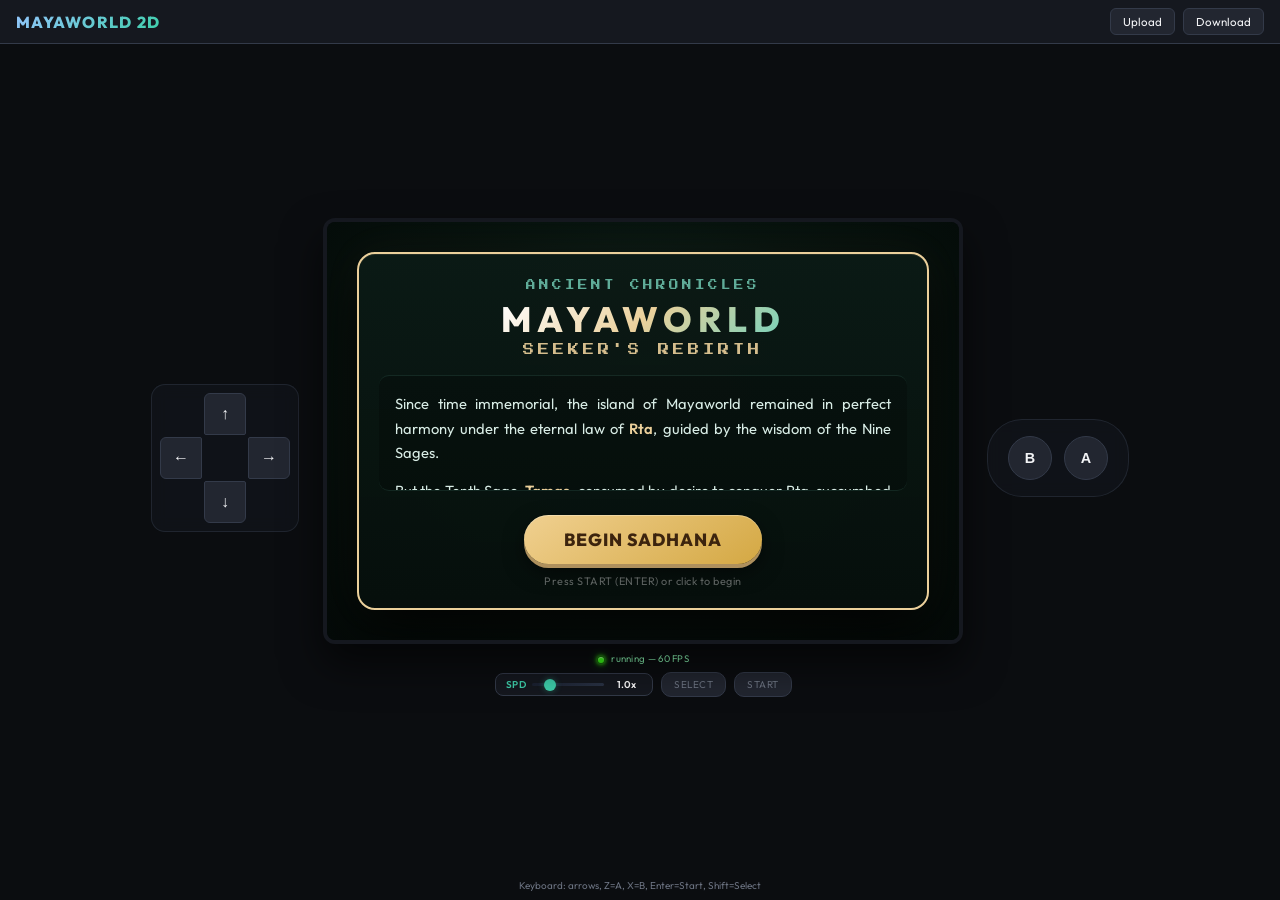
==== index.html @ 65736134 "UI overhaul: semi-glassmorphism 3-column workspace layout" ====
<!DOCTYPE html>
<html lang="en">
<head>
  <meta charset="UTF-8">
  <meta name="viewport" content="width=device-width, initial-scale=1.0, maximum-scale=1.0, user-scalable=no">
  <title>Mayaworld 2D</title>
  <link rel="stylesheet" href="css/styles.css">
  <link href="https://fonts.googleapis.com/css2?family=Outfit:wght@300;400;600;800&family=Press+Start+2P&display=swap" rel="stylesheet">
</head>
<body>

  <!-- TOP NAVBAR -->
  <header class="top-navbar">
    <div class="logo">Mayaworld 2D</div>
    <div class="utilities">
      <button class="save-btn" id="upload-sav-btn">Upload</button>
      <button class="save-btn" id="download-sav-btn">Download</button>
      <input type="file" id="sav-file-input" accept=".sav" class="hidden">
    </div>
  </header>

  <!-- MAIN WORKSPACE -->
  <main class="workspace">

    <!-- LEFT: D-PAD -->
    <div class="dpad">
      <button class="ctrl-btn d-up" id="btn-up" data-key="ArrowUp">↑</button>
      <button class="ctrl-btn d-left" id="btn-left" data-key="ArrowLeft">←</button>
      <div class="d-space"></div>
      <button class="ctrl-btn d-right" id="btn-right" data-key="ArrowRight">→</button>
      <button class="ctrl-btn d-down" id="btn-down" data-key="ArrowDown">↓</button>
    </div>

    <!-- CENTER: GAME SCREEN -->
    <div class="screen-module">
      <div class="game-viewport" id="emu-screen-container">
        <canvas id="game-screen" width="960" height="640"></canvas>

        <!-- HUD -->
        <div id="game-hud" class="hidden">
          <div id="hud-breath-bar">
            <span id="hud-breath-fill" style="width:100%"></span>
            <span id="hud-breath-text">260/260</span>
          </div>
          <div id="hud-age">Age: <span id="hud-age-value">0</span></div>
          <div id="hud-karma">
            <span id="hud-karma-light">☀ <span id="hud-karma-light-val">0</span></span>
            <span id="hud-karma-shadow">☽ <span id="hud-karma-shadow-val">0</span></span>
          </div>
          <div id="hud-act">Act <span id="hud-act-value">I</span></div>
        </div>

        <!-- Tint Filter -->
        <div id="screen-tint" class="day-tint"></div>

        <!-- Location Card -->
        <div id="location-card" class="hidden">
          <img id="location-img" src="assets/images/suryanagar_village.png" alt="Location">
          <div id="location-info">
            <div id="location-title">Suryanagar Village</div>
            <div id="location-desc">The peaceful south village.</div>
          </div>
        </div>

        <!-- Dialogue Box -->
        <div id="dialogue-box" class="hidden">
          <div id="dialogue-speaker">Bhrigu</div>
          <div id="dialogue-text">Welcome, Seeker. Breathe. Find stillness.</div>
          <div class="dialogue-arrow">▼</div>
        </div>

        <!-- Vritti Overlay -->
        <div id="vritti-overlay" class="hidden">
          <div id="vritti-text">"Are you sure this life has been enough?"</div>
          <div id="vritti-instruction">Observe in silence (5s) or Dismiss (Z)</div>
        </div>

        <!-- Dreaming Void -->
        <div id="dreaming-overlay" class="hidden">
          <div class="dreaming-title">THE COSMIC VOID</div>
          <div class="dreaming-subtitle">Select a Sage's voice to carry into your next life</div>
          <div id="echoes-list"></div>
          <button id="mauna-rebirth-btn">Sit in Silence (Unlock Mauna)</button>
        </div>

        <!-- Seeker's Journal -->
        <div id="journal-overlay" class="hidden">
          <div class="journal-header">
            <div class="journal-title">Seeker's Journal</div>
            <button class="close-journal-btn" id="close-journal-btn">✕</button>
          </div>
          <div class="journal-tabs">
            <button class="tab-btn active" data-tab="status-tab">Status</button>
            <button class="tab-btn" data-tab="vidyas-tab">Vidyas</button>
            <button class="tab-btn" data-tab="dreams-tab">Dreams</button>
            <button class="tab-btn" data-tab="lineage-tab">Lineage</button>
          </div>
          <div class="journal-content">
            <div id="status-tab" class="tab-pane active">
              <div class="status-grid">
                <div><strong>Name:</strong> <span id="stat-name">Samat-Seeker</span></div>
                <div><strong>Age:</strong> <span id="stat-age">0</span></div>
                <div><strong>Epoch:</strong> <span id="stat-epoch">Age of First Fire</span></div>
                <div><strong>Life Breath:</strong> <span id="stat-breath">260/260</span></div>
                <div><strong>Light Karma:</strong> <span id="stat-karma-light">0</span></div>
                <div><strong>Shadow Karma:</strong> <span id="stat-karma-shadow">0</span></div>
                <div><strong>Curiosity:</strong> <span id="stat-curiosity">None</span></div>
                <div><strong>Active Profession:</strong> <span id="stat-profession">None</span></div>
              </div>
              <div class="journal-section">
                <h3>Active Vidyas</h3>
                <div id="status-vidyas-list" class="mini-list"></div>
              </div>
            </div>
            <div id="vidyas-tab" class="tab-pane">
              <p class="tab-help">Discovery comes through practice, not menus. Unlocked Vidyas:</p>
              <div id="vidyas-grid"></div>
            </div>
            <div id="dreams-tab" class="tab-pane">
              <h3>Collected Dream Fragments</h3>
              <p class="tab-help">Memory fragments found by sleeping in special places or bonding with Sages.</p>
              <div id="dreams-list"></div>
            </div>
            <div id="lineage-tab" class="tab-pane">
              <h3>Lineage Web</h3>
              <p class="tab-help">Your spiritual lineage across the epochs.</p>
              <div id="lineage-web-container">
                <svg id="lineage-svg" viewBox="0 0 400 200"></svg>
              </div>
            </div>
          </div>
        </div>

        <!-- Intro Overlay -->
        <div id="intro-overlay" class="hidden">
          <div class="intro-glass">
            <div class="intro-header">
              <span class="intro-badge">ANCIENT CHRONICLES</span>
              <h2 class="intro-title">MAYAWORLD</h2>
              <div class="intro-subtitle">SEEKER'S REBIRTH</div>
            </div>
            <div class="intro-scroll-container">
              <div class="intro-scroll-text">
                <p class="intro-p">Since time immemorial, the island of Mayaworld remained in perfect harmony under the eternal law of <strong>Rta</strong>, guided by the wisdom of the Nine Sages.</p>
                <p class="intro-p">But the Tenth Sage, <strong>Tamas</strong>, consumed by desire to conquer Rta, succumbed to the corruption of the ego. He became <strong>Mayasur</strong>, a demonic shadow lashing out against the light.</p>
                <p class="intro-p">As the cycle fractures, you are born as <strong>Samat</strong>, the Seeker. You must walk the overworld, master the sacred Vidyas, stoke the fires of Sadhana, and resolve the balance before your final breath fades.</p>
                <p class="intro-p">The cycles of Samsara await. Every rebirth carries your spiritual essence forward. Seek the Altar of Vows at the center of the world...</p>
              </div>
            </div>
            <div class="intro-actions">
              <button id="start-game-btn" class="intro-btn">BEGIN SADHANA</button>
              <div class="intro-key-hint">Press START (ENTER) or click to begin</div>
            </div>
          </div>
        </div>
      </div>

      <!-- ENGINE STATS -->
      <div class="engine-stats">
        <span id="power-led" class="power-led"></span>
        running — <span id="fps-display">60</span> FPS
      </div>

      <!-- SYSTEM ROW: Speed + Select + Start -->
      <div class="system-row">
        <div class="speed-inline">
          <label for="speed-slider" class="speed-label">Spd</label>
          <input type="range" id="speed-slider" min="0.5" max="3" step="0.1" value="1.0">
          <span id="speed-display">1.0x</span>
        </div>
        <button class="sys-btn" id="btn-select">Select</button>
        <button class="sys-btn" id="btn-start">Start</button>
      </div>
    </div>

    <!-- RIGHT: ACTION BUTTONS -->
    <div class="action-pad">
      <button class="ctrl-btn act-btn" id="btn-b" data-key="KeyX">B</button>
      <button class="ctrl-btn act-btn" id="btn-a" data-key="KeyZ">A</button>
    </div>

  </main>

  <!-- FOOTER LEGEND -->
  <footer class="footer-legend">
    Keyboard: arrows, Z=A, X=B, Enter=Start, Shift=Select
  </footer>

  <!-- Audio -->
  <div class="hidden">
    <audio id="sfx-beep" src="[data-uri]"></audio>
  </div>

  <script type="module" src="js/engine/game.js"></script>
</body>
</html>
---- css/styles.css ----
/* ═══════════════════════════════════════════════════════════
   MayaWorld 2D — Semi-Glassmorphism Console UI
   ═══════════════════════════════════════════════════════════ */

:root {
  --bg-dark: #0b0d10;
  --panel-bg: #15181f;
  --button-dark: #222630;
  --button-border: #333a49;
  --accent-indigo: #6366f1;
  --accent-teal: #3ecfab;
  --accent-gold: #d4a843;
  --text-main: #f3f4f6;
  --text-muted: #86efac;
  --text-gray: #6b7280;
  --text-gold: #ebd09b;
  --text-teal: #75d1ba;
}

* {
  box-sizing: border-box;
  margin: 0;
  padding: 0;
  user-select: none;
  -webkit-tap-highlight-color: transparent;
}

body {
  font-family: 'Outfit', -apple-system, BlinkMacSystemFont, "Segoe UI", Roboto, sans-serif;
  background-color: var(--bg-dark);
  color: var(--text-main);
  min-height: 100vh;
  display: flex;
  flex-direction: column;
  overflow: hidden;
}

/* ═══════════════════════════════════════════════════════════
   TOP NAVBAR
   ═══════════════════════════════════════════════════════════ */
.top-navbar {
  display: flex;
  justify-content: space-between;
  align-items: center;
  padding: 8px 16px;
  background-color: var(--panel-bg);
  border-bottom: 1px solid var(--button-border);
  z-index: 10;
  flex-shrink: 0;
}

.logo {
  font-size: 1rem;
  font-weight: 800;
  text-transform: uppercase;
  letter-spacing: 0.08em;
  background: linear-gradient(135deg, #93c5fd 0%, var(--accent-teal) 100%);
  -webkit-background-clip: text;
  -webkit-text-fill-color: transparent;
  background-clip: text;
}

.utilities {
  display: flex;
  align-items: center;
  gap: 8px;
}

.save-btn {
  background-color: var(--button-dark);
  border: 1px solid var(--button-border);
  color: var(--text-main);
  padding: 5px 12px;
  border-radius: 6px;
  font-size: 0.72rem;
  font-family: 'Outfit', sans-serif;
  cursor: pointer;
  transition: background 0.15s, border-color 0.15s;
}

.save-btn:hover {
  background-color: #2a3040;
  border-color: var(--accent-teal);
}

.save-btn:active {
  transform: scale(0.96);
}

/* ═══════════════════════════════════════════════════════════
   WORKSPACE (3-column layout)
   ═══════════════════════════════════════════════════════════ */
.workspace {
  display: flex;
  flex: 1;
  align-items: center;
  justify-content: center;
  gap: 24px;
  padding: 16px;
  width: 100%;
  max-width: 1100px;
  margin: 0 auto;
  overflow: hidden;
}

/* ─── Screen Module (center column) ─── */
.screen-module {
  display: flex;
  flex-direction: column;
  align-items: center;
  gap: 8px;
  flex: 1;
  max-width: 640px;
}

.game-viewport {
  width: 100%;
  aspect-ratio: 3 / 2;
  background-color: #1e2924;
  border: 4px solid var(--panel-bg);
  border-radius: 12px;
  box-shadow: 0 20px 40px rgba(0,0,0,0.6);
  position: relative;
  overflow: hidden;
  display: flex;
  align-items: center;
  justify-content: center;
}

#game-screen {
  width: 100%;
  height: 100%;
  image-rendering: pixelated;
  display: block;
}

/* CRT Scanline Effect */
.game-viewport::after {
  content: '';
  position: absolute;
  top: 0;
  left: 0;
  width: 100%;
  height: 100%;
  background: repeating-linear-gradient(
    0deg,
    transparent,
    transparent 2px,
    rgba(0, 0, 0, 0.03) 2px,
    rgba(0, 0, 0, 0.03) 4px
  );
  pointer-events: none;
  z-index: 6;
}

/* Screen corner vignette */
.game-viewport::before {
  content: '';
  position: absolute;
  top: 0;
  left: 0;
  width: 100%;
  height: 100%;
  background: radial-gradient(ellipse at center, transparent 60%, rgba(0,0,0,0.25) 100%);
  pointer-events: none;
  z-index: 7;
}

/* ─── Engine Stats ─── */
.engine-stats {
  font-family: 'Outfit', sans-serif;
  font-size: 0.6rem;
  color: var(--text-muted);
  letter-spacing: 0.3px;
  opacity: 0.7;
  text-align: center;
}

/* ─── System Row (Speed + Select + Start) ─── */
.system-row {
  display: flex;
  align-items: center;
  gap: 8px;
}

.speed-inline {
  display: flex;
  align-items: center;
  gap: 6px;
  background: var(--panel-bg);
  padding: 4px 10px;
  border-radius: 8px;
  border: 1px solid var(--button-border);
}

.speed-label {
  font-size: 0.62rem;
  color: var(--accent-teal);
  font-weight: 600;
  text-transform: uppercase;
  letter-spacing: 0.5px;
}

.speed-inline input[type="range"] {
  width: 72px;
  height: 3px;
  -webkit-appearance: none;
  appearance: none;
  background: linear-gradient(90deg, #1a2030, #2a3345);
  border-radius: 2px;
  cursor: pointer;
  outline: none;
}

.speed-inline input[type="range"]::-webkit-slider-thumb {
  -webkit-appearance: none;
  width: 12px;
  height: 12px;
  border-radius: 50%;
  background: var(--accent-teal);
  cursor: pointer;
  box-shadow: 0 0 6px rgba(62, 207, 171, 0.4);
}

.speed-inline input[type="range"]::-webkit-slider-thumb:active {
  transform: scale(1.3);
}

#speed-display {
  font-size: 0.62rem;
  color: #fff;
  font-weight: 600;
  min-width: 32px;
  text-align: center;
}

.sys-btn {
  background: var(--button-dark);
  border: 1px solid var(--button-border);
  color: var(--text-gray);
  padding: 5px 12px;
  border-radius: 10px;
  font-size: 0.62rem;
  text-transform: uppercase;
  font-family: 'Outfit', sans-serif;
  cursor: pointer;
  letter-spacing: 0.5px;
  transition: background 0.15s, color 0.15s;
}

.sys-btn:hover {
  background: #2a3040;
  color: var(--text-main);
}

.sys-btn:active {
  transform: scale(0.95);
}

/* ═══════════════════════════════════════════════════════════
   D-PAD (CSS Grid)
   ═══════════════════════════════════════════════════════════ */
.dpad {
  display: grid;
  grid-template-columns: repeat(3, 42px);
  grid-template-rows: repeat(3, 42px);
  gap: 2px;
  background: rgba(21, 24, 31, 0.55);
  backdrop-filter: blur(8px);
  -webkit-backdrop-filter: blur(8px);
  padding: 8px;
  border-radius: 14px;
  border: 1px solid rgba(51, 58, 73, 0.5);
  flex-shrink: 0;
}

.ctrl-btn {
  background-color: var(--button-dark);
  border: 1px solid var(--button-border);
  color: var(--text-main);
  font-size: 1rem;
  font-weight: bold;
  display: flex;
  align-items: center;
  justify-content: center;
  cursor: pointer;
  user-select: none;
  transition: background 0.08s, transform 0.08s;
  -webkit-touch-callout: none;
}

.ctrl-btn:active, .ctrl-btn.active {
  background-color: var(--accent-indigo) !important;
  border-color: var(--accent-indigo) !important;
  transform: scale(0.90);
}

.d-up    { grid-column: 2; grid-row: 1; border-radius: 6px 6px 2px 2px; }
.d-left  { grid-column: 1; grid-row: 2; border-radius: 6px 2px 2px 6px; }
.d-space { grid-column: 2; grid-row: 2; background: transparent; border: none; pointer-events: none; }
.d-right { grid-column: 3; grid-row: 2; border-radius: 2px 6px 6px 2px; }
.d-down  { grid-column: 2; grid-row: 3; border-radius: 2px 2px 6px 6px; }

/* ═══════════════════════════════════════════════════════════
   ACTION PAD (A/B Buttons)
   ═══════════════════════════════════════════════════════════ */
.action-pad {
  display: flex;
  gap: 12px;
  background: rgba(21, 24, 31, 0.55);
  backdrop-filter: blur(8px);
  -webkit-backdrop-filter: blur(8px);
  padding: 16px 20px;
  border-radius: 35px;
  border: 1px solid rgba(51, 58, 73, 0.5);
  flex-shrink: 0;
}

.act-btn {
  width: 44px;
  height: 44px;
  border-radius: 50%;
  font-size: 0.9rem;
  font-weight: 800;
}

/* ═══════════════════════════════════════════════════════════
   FOOTER LEGEND
   ═══════════════════════════════════════════════════════════ */
.footer-legend {
  text-align: center;
  padding: 8px;
  font-size: 0.62rem;
  color: var(--text-gray);
  flex-shrink: 0;
}

/* ═══════════════════════════════════════════════════════════
   SCREEN TINT
   ═══════════════════════════════════════════════════════════ */
#screen-tint {
  position: absolute;
  top: 0;
  left: 0;
  width: 100%;
  height: 100%;
  pointer-events: none;
  mix-blend-mode: multiply;
  z-index: 5;
  transition: background-color 2s ease;
}

.day-tint { background-color: rgba(255, 255, 255, 0); }
.dusk-tint { background-color: rgba(230, 110, 30, 0.12); }
.night-tint { background-color: rgba(12, 12, 45, 0.4); }
.eclipse-tint { background-color: rgba(180, 80, 20, 0.3); }
.dream-tint { background-color: rgba(50, 30, 100, 0.3); }

/* ═══════════════════════════════════════════════════════════
   PERSISTENT HUD
   ═══════════════════════════════════════════════════════════ */
#game-hud {
  position: absolute;
  top: 8px;
  left: 8px;
  z-index: 8;
  display: flex;
  flex-direction: column;
  gap: 3px;
  pointer-events: none;
}

#hud-breath-bar {
  position: relative;
  width: 140px;
  height: 14px;
  background: rgba(0,0,0,0.6);
  border: 1px solid rgba(255,255,255,0.15);
  border-radius: 7px;
  overflow: hidden;
}

#hud-breath-fill {
  position: absolute;
  top: 0;
  left: 0;
  height: 100%;
  background: linear-gradient(90deg, #e06040, #75d1ba);
  border-radius: 7px;
  transition: width 0.3s ease;
}

#hud-breath-text {
  position: absolute;
  top: 0;
  left: 0;
  width: 100%;
  height: 100%;
  display: flex;
  align-items: center;
  justify-content: center;
  font-size: 0.55rem;
  color: #fff;
  font-weight: 600;
  letter-spacing: 0.5px;
  text-shadow: 0 1px 2px rgba(0,0,0,0.8);
}

#hud-age {
  font-size: 0.6rem;
  color: rgba(255,255,255,0.7);
  letter-spacing: 0.3px;
  text-shadow: 0 1px 2px rgba(0,0,0,0.8);
}

#hud-karma {
  display: flex;
  gap: 8px;
  font-size: 0.6rem;
  text-shadow: 0 1px 2px rgba(0,0,0,0.8);
}

#hud-karma-light { color: #ebd09b; }
#hud-karma-shadow { color: #a08090; }

#hud-act {
  font-size: 0.55rem;
  color: rgba(117, 209, 186, 0.7);
  text-transform: uppercase;
  letter-spacing: 1px;
  text-shadow: 0 1px 2px rgba(0,0,0,0.8);
}

/* ═══════════════════════════════════════════════════════════
   DIALOGUE BOX
   ═══════════════════════════════════════════════════════════ */
#dialogue-box {
  position: absolute;
  bottom: 16px;
  left: 16px;
  right: 16px;
  height: 130px;
  background: linear-gradient(180deg, rgba(11, 26, 21, 0.97) 0%, rgba(8, 20, 16, 0.99) 100%);
  border: 2px solid var(--text-gold);
  border-radius: 14px;
  padding: 16px 22px;
  z-index: 10;
  font-size: 1.2rem;
  line-height: 1.5;
  box-shadow:
    0 8px 30px rgba(0,0,0,0.7),
    inset 0 1px 0 rgba(235, 208, 155, 0.1);
  animation: dialogue-slide-up 0.25s cubic-bezier(0.34, 1.56, 0.64, 1) forwards;
}

@keyframes dialogue-slide-up {
  from { transform: translateY(20px); opacity: 0; }
  to { transform: translateY(0); opacity: 1; }
}

#dialogue-speaker {
  font-weight: 800;
  color: var(--text-gold);
  margin-bottom: 6px;
  text-transform: uppercase;
  font-size: 0.95rem;
  letter-spacing: 1px;
  text-shadow: 0 0 8px rgba(235, 208, 155, 0.3);
}

#dialogue-text {
  color: #fff;
  height: 60px;
  overflow: hidden;
  font-size: 1.05rem;
}

.dialogue-arrow {
  position: absolute;
  bottom: 10px;
  right: 18px;
  color: var(--text-gold);
  font-size: 0.85rem;
  animation: bounce 0.5s ease-in-out infinite alternate;
  opacity: 0.8;
}

/* ═══════════════════════════════════════════════════════════
   LOCATION CARD
   ═══════════════════════════════════════════════════════════ */
#location-card {
  position: absolute;
  top: -160px;
  left: 50%;
  transform: translateX(-50%);
  width: 500px;
  background: linear-gradient(135deg, rgba(11, 26, 21, 0.97) 0%, rgba(15, 32, 26, 0.97) 100%);
  border: 2px solid var(--text-gold);
  border-radius: 14px;
  padding: 12px 16px;
  z-index: 100;
  display: flex;
  gap: 16px;
  align-items: center;
  box-shadow:
    0 12px 40px rgba(0,0,0,0.8),
    0 0 20px rgba(235, 208, 155, 0.08),
    inset 0 1px 0 rgba(235, 208, 155, 0.15);
  opacity: 0;
  pointer-events: none;
  transition:
    opacity 0.5s cubic-bezier(0.25, 0.46, 0.45, 0.94),
    top 0.5s cubic-bezier(0.25, 0.46, 0.45, 0.94);
}

#location-card.show {
  top: 20px;
  opacity: 1;
}

#location-img {
  width: 140px;
  height: 90px;
  object-fit: cover;
  border-radius: 8px;
  border: 1.5px solid rgba(235, 208, 155, 0.4);
  image-rendering: pixelated;
  box-shadow: 0 4px 12px rgba(0,0,0,0.5);
}

#location-info {
  flex: 1;
  display: flex;
  flex-direction: column;
  gap: 5px;
}

#location-title {
  font-family: 'Outfit', sans-serif;
  font-weight: 800;
  font-size: 1.15rem;
  color: var(--text-gold);
  text-transform: uppercase;
  letter-spacing: 1px;
  text-shadow: 0 0 8px rgba(235, 208, 155, 0.25);
}

#location-desc {
  font-size: 0.72rem;
  color: #c8e4dc;
  line-height: 1.4;
  opacity: 0.85;
}

/* ═══════════════════════════════════════════════════════════
   VRITTI OVERLAY
   ═══════════════════════════════════════════════════════════ */
#vritti-overlay {
  position: absolute;
  top: 0;
  left: 0;
  width: 100%;
  height: 100%;
  background: radial-gradient(ellipse at center, rgba(11, 26, 21, 0.95) 0%, rgba(4, 10, 8, 0.98) 100%);
  display: flex;
  flex-direction: column;
  justify-content: center;
  align-items: center;
  padding: 30px;
  z-index: 15;
  text-align: center;
}

#vritti-text {
  font-style: italic;
  font-size: 1.1rem;
  color: #fff;
  margin-bottom: 16px;
  line-height: 1.5;
  max-width: 500px;
  text-shadow: 0 0 10px rgba(255,255,255,0.1);
}

#vritti-instruction {
  font-size: 0.72rem;
  color: var(--text-teal);
  letter-spacing: 0.5px;
  opacity: 0.8;
}

/* ═══════════════════════════════════════════════════════════
   DREAMING VOID
   ═══════════════════════════════════════════════════════════ */
#dreaming-overlay {
  position: absolute;
  top: 0;
  left: 0;
  width: 100%;
  height: 100%;
  background: radial-gradient(ellipse at center, #0a0a1a 0%, #030308 100%);
  display: flex;
  flex-direction: column;
  justify-content: center;
  align-items: center;
  padding: 20px;
  z-index: 20;
}

.dreaming-title {
  font-family: 'Press Start 2P', monospace;
  font-size: 0.65rem;
  color: #9b8fd4;
  margin-bottom: 10px;
  letter-spacing: 2px;
  text-shadow: 0 0 12px rgba(155, 143, 212, 0.4);
  animation: pulse-glow 3s ease-in-out infinite;
}

@keyframes pulse-glow {
  0%, 100% { opacity: 0.8; text-shadow: 0 0 12px rgba(155, 143, 212, 0.4); }
  50% { opacity: 1; text-shadow: 0 0 20px rgba(155, 143, 212, 0.7); }
}

.dreaming-subtitle {
  font-size: 0.78rem;
  color: var(--text-teal);
  margin-bottom: 16px;
  opacity: 0.8;
}

#echoes-list {
  display: flex;
  flex-direction: column;
  gap: 6px;
  width: 100%;
  max-width: 500px;
  max-height: 160px;
  overflow-y: auto;
  margin-bottom: 12px;
}

.echo-btn {
  background: linear-gradient(135deg, #111124 0%, #0d0d20 100%);
  border: 1px solid #3d3580;
  color: #e0e0ff;
  padding: 8px 14px;
  border-radius: 8px;
  font-size: 0.72rem;
  text-align: left;
  cursor: pointer;
  width: 100%;
  font-family: 'Outfit', sans-serif;
  transition: all 0.2s ease;
}

.echo-btn:hover {
  background: linear-gradient(135deg, #2a2860 0%, #1a1845 100%);
  border-color: var(--text-gold);
  transform: translateX(4px);
  box-shadow: 0 0 12px rgba(61, 53, 128, 0.4);
}

#mauna-rebirth-btn {
  background: linear-gradient(135deg, #221111 0%, #1a0808 100%);
  border: 1px solid #993333;
  color: #ff9999;
  padding: 8px 16px;
  border-radius: 8px;
  font-size: 0.72rem;
  cursor: pointer;
  font-family: 'Outfit', sans-serif;
  transition: all 0.2s ease;
}

#mauna-rebirth-btn:hover {
  background: linear-gradient(135deg, #3a1515 0%, #2a0c0c 100%);
  border-color: #ff6666;
  box-shadow: 0 0 12px rgba(153, 51, 51, 0.4);
}

/* ═══════════════════════════════════════════════════════════
   SEEKER'S JOURNAL
   ═══════════════════════════════════════════════════════════ */
#journal-overlay {
  position: absolute;
  top: 0;
  left: 0;
  width: 100%;
  height: 100%;
  background: linear-gradient(180deg, rgba(11, 26, 21, 0.98) 0%, rgba(6, 15, 12, 0.99) 100%);
  z-index: 25;
  display: flex;
  flex-direction: column;
  animation: journal-open 0.3s cubic-bezier(0.34, 1.56, 0.64, 1);
}

@keyframes journal-open {
  from { transform: scale(0.95); opacity: 0; }
  to { transform: scale(1); opacity: 1; }
}

.journal-header {
  display: flex;
  justify-content: space-between;
  align-items: center;
  background: rgba(0,0,0,0.25);
  padding: 10px 16px;
  border-bottom: 1px solid rgba(235, 208, 155, 0.1);
}

.journal-title {
  font-weight: 800;
  font-size: 1rem;
  color: var(--text-gold);
  letter-spacing: 1px;
  text-shadow: 0 0 8px rgba(235, 208, 155, 0.2);
}

.close-journal-btn {
  background: none;
  border: none;
  color: var(--text-gray);
  font-size: 1.2rem;
  cursor: pointer;
  transition: color 0.2s, transform 0.2s;
  padding: 4px 8px;
}

.close-journal-btn:hover {
  color: #fff;
  transform: scale(1.2);
}

.journal-tabs {
  display: flex;
  background: rgba(0,0,0,0.15);
  border-bottom: 1px solid rgba(255,255,255,0.05);
}

.tab-btn {
  flex: 1;
  background: none;
  border: none;
  color: var(--text-gray);
  padding: 10px 4px;
  font-size: 0.78rem;
  cursor: pointer;
  font-family: 'Outfit', sans-serif;
  transition: all 0.2s ease;
  border-bottom: 2px solid transparent;
}

.tab-btn:hover {
  color: var(--text-teal);
}

.tab-btn.active {
  color: #fff;
  background: rgba(11, 26, 21, 0.5);
  border-bottom: 2px solid var(--text-gold);
  font-weight: 600;
}

.journal-content {
  flex: 1;
  overflow-y: auto;
  padding: 16px;
  font-size: 0.78rem;
}

.tab-pane {
  display: none;
}

.tab-pane.active {
  display: block;
  animation: fade-in 0.25s ease;
}

@keyframes fade-in {
  from { opacity: 0; transform: translateY(6px); }
  to { opacity: 1; transform: translateY(0); }
}

.tab-help {
  color: var(--text-gray);
  font-size: 0.72rem;
  margin-bottom: 12px;
  line-height: 1.4;
}

.status-grid {
  display: grid;
  grid-template-columns: 1fr 1fr;
  gap: 8px;
  margin-bottom: 16px;
}

.status-grid div {
  padding: 6px 8px;
  border-bottom: 1px solid rgba(255,255,255,0.04);
  border-radius: 4px;
  background: rgba(0,0,0,0.1);
}

.status-grid strong {
  color: var(--text-teal);
  font-weight: 600;
}

.journal-section h3 {
  font-size: 0.82rem;
  color: var(--text-gold);
  margin-bottom: 8px;
  border-bottom: 1px solid rgba(235, 208, 155, 0.15);
  padding-bottom: 4px;
}

.mini-list-item {
  display: flex;
  justify-content: space-between;
  padding: 5px 8px;
  background: rgba(0,0,0,0.12);
  margin-bottom: 3px;
  border-radius: 4px;
  border-left: 2px solid var(--text-gold);
}

#vidyas-grid {
  display: grid;
  grid-template-columns: 1fr 1fr;
  gap: 10px;
}

.vidya-card {
  background: linear-gradient(135deg, rgba(0,0,0,0.15) 0%, rgba(0,0,0,0.08) 100%);
  border: 1px solid rgba(255,255,255,0.06);
  border-radius: 8px;
  padding: 8px 10px;
  transition: all 0.2s ease;
}

.vidya-card:hover {
  border-color: rgba(235, 208, 155, 0.2);
  transform: translateY(-1px);
}

.vidya-card.mastered {
  border-color: rgba(235, 208, 155, 0.4);
  box-shadow: 0 0 12px rgba(235, 208, 155, 0.1);
}

.vidya-card-header {
  display: flex;
  justify-content: space-between;
  font-weight: 600;
  color: var(--text-gold);
  margin-bottom: 6px;
  font-size: 0.78rem;
}

.vidya-card-level {
  font-size: 0.65rem;
  opacity: 0.7;
}

.vidya-card-progress {
  height: 4px;
  background: rgba(255,255,255,0.06);
  border-radius: 2px;
  overflow: hidden;
}

.vidya-card-bar {
  height: 100%;
  background: linear-gradient(90deg, var(--accent-gold), var(--text-gold));
  border-radius: 2px;
  transition: width 0.4s ease;
}

.dream-item {
  padding: 8px 10px;
  background: rgba(0,0,0,0.12);
  border-radius: 6px;
  margin-bottom: 6px;
  border-left: 2px solid #9b8fd4;
  font-size: 0.72rem;
  line-height: 1.4;
}

#lineage-web-container {
  width: 100%;
  height: 160px;
  background: rgba(0,0,0,0.2);
  border-radius: 8px;
  border: 1px solid rgba(255,255,255,0.04);
}

/* ═══════════════════════════════════════════════════════════
   INTRO OVERLAY
   ═══════════════════════════════════════════════════════════ */
#intro-overlay {
  position: absolute;
  top: 0;
  left: 0;
  width: 100%;
  height: 100%;
  background: radial-gradient(ellipse at 50% 40%, #102620 0%, #08140f 50%, #040a08 100%);
  display: flex;
  justify-content: center;
  align-items: center;
  z-index: 50;
  padding: 30px;
}

.intro-glass {
  background: linear-gradient(180deg, rgba(11, 26, 21, 0.95) 0%, rgba(6, 15, 12, 0.98) 100%);
  border: 2px solid var(--text-gold);
  border-radius: 18px;
  width: 100%;
  max-width: 640px;
  max-height: 100%;
  display: flex;
  flex-direction: column;
  align-items: center;
  padding: 20px;
  box-shadow:
    0 24px 60px rgba(0,0,0,0.9),
    0 0 40px rgba(235, 208, 155, 0.05),
    inset 0 1px 0 rgba(235, 208, 155, 0.1);
  text-align: center;
  animation: intro-appear 0.8s cubic-bezier(0.34, 1.56, 0.64, 1);
}

@keyframes intro-appear {
  from { transform: scale(0.9) translateY(20px); opacity: 0; }
  to { transform: scale(1) translateY(0); opacity: 1; }
}

.intro-header {
  margin-bottom: 20px;
}

.intro-badge {
  font-size: 0.6rem;
  font-family: 'Press Start 2P', monospace;
  color: var(--text-teal);
  letter-spacing: 3px;
  display: inline-block;
  margin-bottom: 10px;
  opacity: 0.8;
}

.intro-title {
  font-family: 'Outfit', sans-serif;
  font-weight: 800;
  font-size: 2.2rem;
  color: var(--text-main);
  letter-spacing: 6px;
  line-height: 1.1;
  background: linear-gradient(135deg, #ffffff 0%, #ebd09b 50%, #75d1ba 100%);
  -webkit-background-clip: text;
  -webkit-text-fill-color: transparent;
  background-clip: text;
  text-shadow: none;
  animation: title-shimmer 4s ease-in-out infinite;
}

@keyframes title-shimmer {
  0%, 100% { filter: brightness(1); }
  50% { filter: brightness(1.15); }
}

.intro-subtitle {
  font-family: 'Press Start 2P', monospace;
  font-size: 0.7rem;
  color: var(--text-gold);
  letter-spacing: 4px;
  margin-top: 6px;
  opacity: 0.9;
}

.intro-scroll-container {
  flex: 1;
  width: 100%;
  overflow-y: auto;
  margin-bottom: 24px;
  padding: 0 12px;
  border-top: 1px solid rgba(117,209,186,0.12);
  border-bottom: 1px solid rgba(117,209,186,0.12);
  background: rgba(0, 0, 0, 0.2);
  border-radius: 10px;
}

.intro-scroll-text {
  padding: 16px 4px;
  text-align: justify;
}

.intro-p {
  font-size: 0.92rem;
  line-height: 1.65;
  color: #d8ece5;
  margin-bottom: 14px;
}

.intro-p strong {
  color: var(--text-gold);
  font-weight: 600;
}

.intro-actions {
  display: flex;
  flex-direction: column;
  align-items: center;
  gap: 10px;
}

.intro-btn {
  background: linear-gradient(145deg, #f0d090, #d4a843);
  color: #3c240e;
  border: none;
  font-family: 'Outfit', sans-serif;
  font-weight: 800;
  font-size: 1.1rem;
  padding: 13px 40px;
  border-radius: 30px;
  cursor: pointer;
  box-shadow:
    0px 4px 0px #ae905d,
    0px 8px 20px rgba(0,0,0,0.5),
    inset 0 1px 0 rgba(255,255,255,0.3);
  transition: all 0.1s ease;
  letter-spacing: 1px;
  animation: btn-breathe 2.5s ease-in-out infinite;
}

@keyframes btn-breathe {
  0%, 100% { box-shadow: 0px 4px 0px #ae905d, 0px 8px 20px rgba(0,0,0,0.5); }
  50% { box-shadow: 0px 4px 0px #ae905d, 0px 8px 24px rgba(212, 168, 67, 0.3); }
}

.intro-btn:hover {
  background: linear-gradient(145deg, #f8dfa0, #e0b850);
  transform: translateY(-1px);
}

.intro-btn:active {
  transform: translateY(2px);
  box-shadow: 0px 2px 0px #ae905d, 0px 4px 6px rgba(0,0,0,0.4);
}

.intro-key-hint {
  font-size: 0.68rem;
  color: rgba(255,255,255,0.35);
  letter-spacing: 0.5px;
}

/* ═══════════════════════════════════════════════════════════
   ANIMATIONS
   ═══════════════════════════════════════════════════════════ */
@keyframes bounce {
  from { transform: translateY(0); }
  to { transform: translateY(4px); }
}

@keyframes flash {
  0% { transform: scale(1); }
  50% { transform: scale(1.01); }
  100% { transform: scale(1); }
}

.screen-shake {
  animation: flash 0.1s 5 alternate;
}

/* ─── Power LED ─── */
.power-led {
  display: inline-block;
  width: 8px;
  height: 8px;
  border-radius: 50%;
  background-color: #2a1010;
  margin-right: 4px;
  vertical-align: middle;
  transition: all 0.3s ease;
  box-shadow: inset 0 1px 1px rgba(0,0,0,0.5);
  border: 1px solid rgba(0,0,0,0.6);
}

.power-led.active {
  background-color: #39ff14;
  box-shadow:
    0 0 4px #39ff14,
    0 0 10px rgba(57, 255, 20, 0.5),
    inset 0 1px 0 rgba(255,255,255,0.5);
  animation: led-pulse 2s ease-in-out infinite;
}

@keyframes led-pulse {
  0%, 100% { box-shadow: 0 0 4px #39ff14, 0 0 10px rgba(57, 255, 20, 0.5); }
  50% { box-shadow: 0 0 6px #39ff14, 0 0 16px rgba(57, 255, 20, 0.7); }
}

.power-led.low-batt {
  background-color: #ff3b30;
  box-shadow: 0 0 4px #ff3b30, 0 0 10px rgba(255, 59, 48, 0.5);
  animation: led-blink 0.8s ease-in-out infinite alternate;
}

@keyframes led-blink {
  from { opacity: 1; }
  to { opacity: 0.3; }
}

/* ═══════════════════════════════════════════════════════════
   SCROLLBAR
   ═══════════════════════════════════════════════════════════ */
.intro-scroll-container::-webkit-scrollbar,
.journal-content::-webkit-scrollbar,
#echoes-list::-webkit-scrollbar {
  width: 5px;
}

.intro-scroll-container::-webkit-scrollbar-track,
.journal-content::-webkit-scrollbar-track,
#echoes-list::-webkit-scrollbar-track {
  background: rgba(0, 0, 0, 0.15);
  border-radius: 3px;
}

.intro-scroll-container::-webkit-scrollbar-thumb,
.journal-content::-webkit-scrollbar-thumb,
#echoes-list::-webkit-scrollbar-thumb {
  background: rgba(117, 209, 186, 0.25);
  border-radius: 3px;
}

.intro-scroll-container::-webkit-scrollbar-thumb:hover,
.journal-content::-webkit-scrollbar-thumb:hover,
#echoes-list::-webkit-scrollbar-thumb:hover {
  background: rgba(117, 209, 186, 0.45);
}

.hidden {
  display: none !important;
}

/* ═══════════════════════════════════════════════════════════
   MOBILE RESPONSIVE
   ═══════════════════════════════════════════════════════════ */

/* Portrait / Small screens */
@media (max-width: 820px) {
  .workspace {
    display: grid;
    grid-template-columns: 1fr 1fr;
    grid-template-rows: 1fr auto;
    gap: 12px;
    padding: 8px;
    align-items: center;
    justify-items: center;
  }

  .screen-module {
    grid-column: 1 / span 2;
    grid-row: 1;
    width: 100%;
    max-width: 100%;
  }

  .game-viewport {
    aspect-ratio: 3 / 2;
    max-height: 42vh;
  }

  .dpad {
    grid-column: 1;
    grid-row: 2;
    justify-self: start;
    margin-left: 4px;
    background: rgba(21, 24, 31, 0.6);
    backdrop-filter: blur(8px);
  }

  .action-pad {
    grid-column: 2;
    grid-row: 2;
    justify-self: end;
    margin-right: 4px;
    background: rgba(21, 24, 31, 0.6);
    backdrop-filter: blur(8px);
  }

  .system-row {
    margin-top: 4px;
  }

  .speed-inline input[type="range"] {
    width: 56px;
  }

  .footer-legend {
    font-size: 0.55rem;
    padding: 4px;
  }

  .top-navbar {
    padding: 6px 12px;
  }

  .save-btn {
    padding: 4px 10px;
    font-size: 0.65rem;
  }
}

/* Landscape on mobile */
@media (max-width: 932px) and (orientation: landscape) {
  .workspace {
    position: relative;
    width: 100dvw;
    height: calc(100dvh - 36px);
    display: block;
    padding: 0;
  }

  .screen-module {
    width: 100%;
    height: 100%;
    justify-content: center;
    max-width: 100%;
  }

  .game-viewport {
    width: 100dvw;
    height: 100dvh;
    border: none;
    border-radius: 0;
  }

  .engine-stats {
    display: none;
  }

  .system-row {
    position: absolute;
    top: 8px;
    left: 50%;
    transform: translateX(-50%);
    z-index: 6;
  }

  .dpad {
    position: absolute;
    bottom: 16px;
    left: 16px;
    z-index: 6;
    background: rgba(21, 24, 31, 0.4);
    backdrop-filter: blur(6px);
    -webkit-backdrop-filter: blur(6px);
  }

  .action-pad {
    position: absolute;
    bottom: 16px;
    right: 16px;
    z-index: 6;
    background: rgba(21, 24, 31, 0.4);
    backdrop-filter: blur(6px);
    -webkit-backdrop-filter: blur(6px);
  }

  .footer-legend {
    display: none;
  }
}
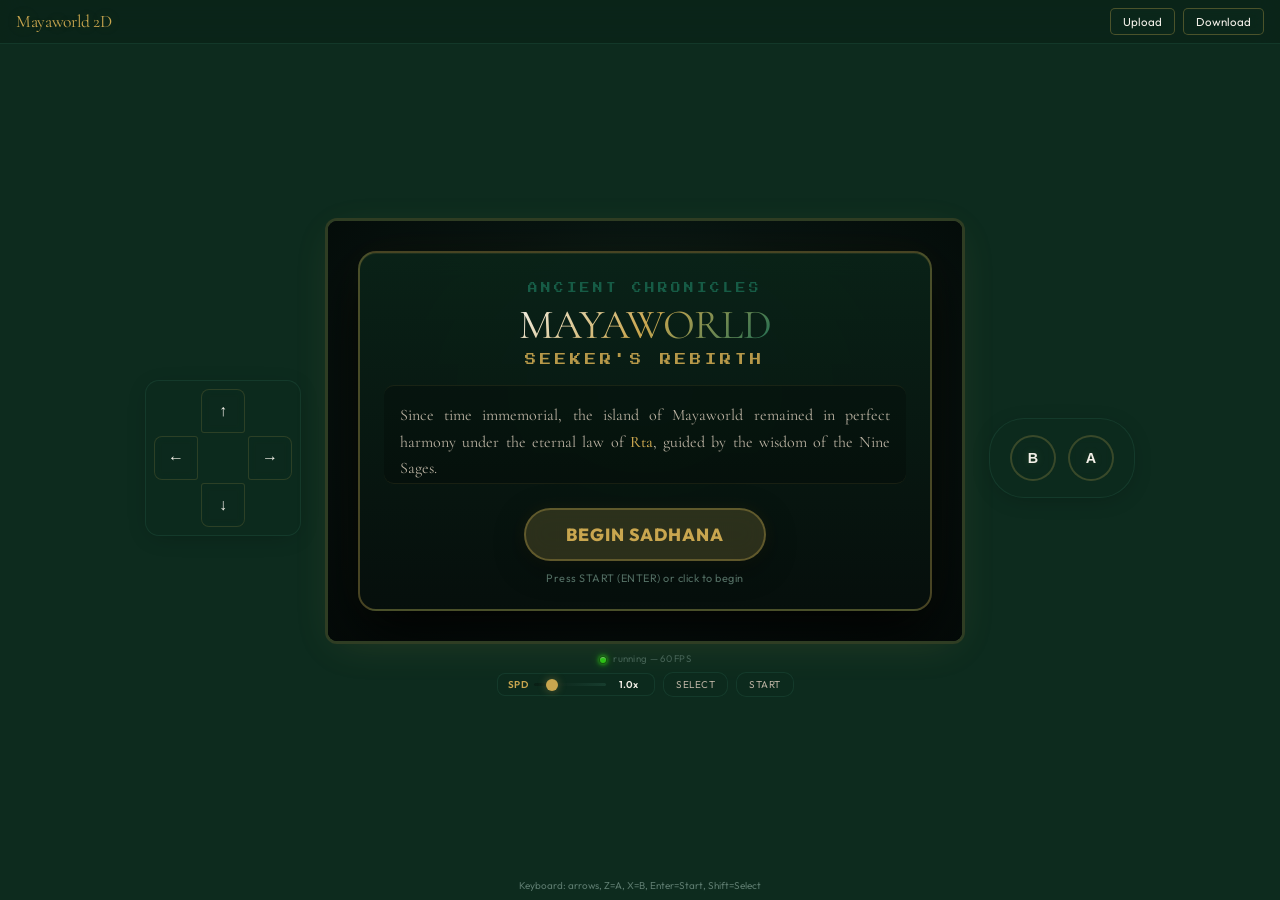
==== commit e58b99bb: "feat: apply Manomaya design system (deep teal + gold glassmorphism) - Rewrite CSS with Manomaya pale" ====
--- a/index.html
+++ b/index.html
@@ -4,8 +4,9 @@
   <meta charset="UTF-8">
   <meta name="viewport" content="width=device-width, initial-scale=1.0, maximum-scale=1.0, user-scalable=no">
   <title>Mayaworld 2D</title>
+  <meta name="theme-color" content="#0d2b1e">
   <link rel="stylesheet" href="css/styles.css">
-  <link href="https://fonts.googleapis.com/css2?family=Outfit:wght@300;400;600;800&family=Press+Start+2P&display=swap" rel="stylesheet">
+  <link href="https://fonts.googleapis.com/css2?family=Cormorant+Garamond:wght@300;400;500&family=Outfit:wght@300;400;600;800&family=Press+Start+2P&display=swap" rel="stylesheet">
 </head>
 <body>
 
--- a/css/styles.css
+++ b/css/styles.css
@@ -1,20 +1,33 @@
-/* ═══════════════════════════════════════════════════════════
-   MayaWorld 2D — Semi-Glassmorphism Console UI
-   ═══════════════════════════════════════════════════════════ */
+/* ================================================================
+   MayaWorld 2D — Manomaya-Inspired Glassmorphism UI
+   Design: Deep teal + warm cream + muted gold
+   Fonts: Cormorant Garamond (serif) + Outfit (sans)
+   ================================================================ */
 
 :root {
-  --bg-dark: #0b0d10;
-  --panel-bg: #15181f;
-  --button-dark: #222630;
-  --button-border: #333a49;
-  --accent-indigo: #6366f1;
-  --accent-teal: #3ecfab;
-  --accent-gold: #d4a843;
-  --text-main: #f3f4f6;
-  --text-muted: #86efac;
-  --text-gray: #6b7280;
-  --text-gold: #ebd09b;
-  --text-teal: #75d1ba;
+  /* Manomaya Color Palette */
+  --bg-deep: #0d2b1e;
+  --bg-darker: #091f15;
+  --bg-card: #0a2318;
+  --bg-muted: #173d2e;
+  --glass-teal: rgba(13, 43, 30, 0.55);
+  --glass-border: rgba(30, 77, 59, 0.5);
+  --gold: #c9a64f;
+  --gold-bright: #e0c060;
+  --gold-muted: #a08435;
+  --gold-glow: rgba(196, 166, 79, 0.25);
+  --gold-border: rgba(196, 166, 79, 0.35);
+  --cream: #f3f0e8;
+  --cream-muted: #b8b0a0;
+  --cream-warm: #f2ebe0;
+  --soft-gray: #5c7a6e;
+  --teal-light: #1a6b52;
+  --destructive: #dc2626;
+  --shadow-soft: 0 8px 40px -12px rgba(196, 166, 79, 0.15);
+  --shadow-glow: 0 0 80px -20px rgba(196, 166, 79, 0.3);
+  --shadow-card: 0 4px 24px -8px rgba(0, 0, 0, 0.3);
+  --font-serif: "Cormorant Garamond", Georgia, serif;
+  --font-sans: "Outfit", system-ui, sans-serif;
 }
 
 * {
@@ -26,38 +39,39 @@
 }
 
 body {
-  font-family: 'Outfit', -apple-system, BlinkMacSystemFont, "Segoe UI", Roboto, sans-serif;
-  background-color: var(--bg-dark);
-  color: var(--text-main);
+  font-family: var(--font-sans);
+  background-color: var(--bg-deep);
+  color: var(--cream);
   min-height: 100vh;
+  min-height: 100dvh;
   display: flex;
   flex-direction: column;
   overflow: hidden;
 }
 
-/* ═══════════════════════════════════════════════════════════
+/* ================================================================
    TOP NAVBAR
-   ═══════════════════════════════════════════════════════════ */
+   ================================================================ */
 .top-navbar {
   display: flex;
   justify-content: space-between;
   align-items: center;
   padding: 8px 16px;
-  background-color: var(--panel-bg);
-  border-bottom: 1px solid var(--button-border);
+  background: rgba(10, 35, 24, 0.7);
+  backdrop-filter: blur(12px);
+  -webkit-backdrop-filter: blur(12px);
+  border-bottom: 1px solid var(--glass-border);
   z-index: 10;
   flex-shrink: 0;
 }
 
 .logo {
-  font-size: 1rem;
-  font-weight: 800;
-  text-transform: uppercase;
-  letter-spacing: 0.08em;
-  background: linear-gradient(135deg, #93c5fd 0%, var(--accent-teal) 100%);
-  -webkit-background-clip: text;
-  -webkit-text-fill-color: transparent;
-  background-clip: text;
+  font-family: var(--font-serif);
+  font-size: 1.1rem;
+  font-weight: 400;
+  letter-spacing: -0.02em;
+  color: var(--gold);
+  text-shadow: 0 0 20px rgba(196, 166, 79, 0.2);
 }
 
 .utilities {
@@ -67,29 +81,33 @@
 }
 
 .save-btn {
-  background-color: var(--button-dark);
-  border: 1px solid var(--button-border);
-  color: var(--text-main);
+  background: var(--glass-teal);
+  backdrop-filter: blur(8px);
+  -webkit-backdrop-filter: blur(8px);
+  border: 1px solid var(--gold-border);
+  color: var(--cream);
   padding: 5px 12px;
-  border-radius: 6px;
+  border-radius: 5px;
   font-size: 0.72rem;
-  font-family: 'Outfit', sans-serif;
+  font-family: var(--font-sans);
   cursor: pointer;
-  transition: background 0.15s, border-color 0.15s;
+  transition: all 0.2s ease;
 }
 
 .save-btn:hover {
-  background-color: #2a3040;
-  border-color: var(--accent-teal);
+  background: rgba(196, 166, 79, 0.15);
+  border-color: var(--gold);
+  box-shadow: 0 0 12px rgba(196, 166, 79, 0.15);
 }
 
 .save-btn:active {
   transform: scale(0.96);
-}
-
-/* ═══════════════════════════════════════════════════════════
+  background: rgba(196, 166, 79, 0.25);
+}
+
+/* ================================================================
    WORKSPACE (3-column layout)
-   ═══════════════════════════════════════════════════════════ */
+   ================================================================ */
 .workspace {
   display: flex;
   flex: 1;
@@ -103,7 +121,7 @@
   overflow: hidden;
 }
 
-/* ─── Screen Module (center column) ─── */
+/* --- Screen Module (center column) --- */
 .screen-module {
   display: flex;
   flex-direction: column;
@@ -116,10 +134,12 @@
 .game-viewport {
   width: 100%;
   aspect-ratio: 3 / 2;
-  background-color: #1e2924;
-  border: 4px solid var(--panel-bg);
+  background-color: var(--bg-card);
+  border: 3px solid rgba(196, 166, 79, 0.2);
   border-radius: 12px;
-  box-shadow: 0 20px 40px rgba(0,0,0,0.6);
+  box-shadow:
+    var(--shadow-soft),
+    inset 0 1px 0 rgba(196, 166, 79, 0.08);
   position: relative;
   overflow: hidden;
   display: flex;
@@ -161,22 +181,22 @@
   left: 0;
   width: 100%;
   height: 100%;
-  background: radial-gradient(ellipse at center, transparent 60%, rgba(0,0,0,0.25) 100%);
+  background: radial-gradient(ellipse at center, transparent 60%, rgba(0, 0, 0, 0.25) 100%);
   pointer-events: none;
   z-index: 7;
 }
 
-/* ─── Engine Stats ─── */
+/* --- Engine Stats --- */
 .engine-stats {
-  font-family: 'Outfit', sans-serif;
+  font-family: var(--font-sans);
   font-size: 0.6rem;
-  color: var(--text-muted);
+  color: var(--soft-gray);
   letter-spacing: 0.3px;
   opacity: 0.7;
   text-align: center;
 }
 
-/* ─── System Row (Speed + Select + Start) ─── */
+/* --- System Row (Speed + Select + Start) --- */
 .system-row {
   display: flex;
   align-items: center;
@@ -187,15 +207,17 @@
   display: flex;
   align-items: center;
   gap: 6px;
-  background: var(--panel-bg);
+  background: var(--glass-teal);
+  backdrop-filter: blur(8px);
+  -webkit-backdrop-filter: blur(8px);
   padding: 4px 10px;
   border-radius: 8px;
-  border: 1px solid var(--button-border);
+  border: 1px solid var(--glass-border);
 }
 
 .speed-label {
   font-size: 0.62rem;
-  color: var(--accent-teal);
+  color: var(--gold);
   font-weight: 600;
   text-transform: uppercase;
   letter-spacing: 0.5px;
@@ -206,7 +228,7 @@
   height: 3px;
   -webkit-appearance: none;
   appearance: none;
-  background: linear-gradient(90deg, #1a2030, #2a3345);
+  background: linear-gradient(90deg, var(--bg-darker), var(--bg-muted));
   border-radius: 2px;
   cursor: pointer;
   outline: none;
@@ -217,67 +239,75 @@
   width: 12px;
   height: 12px;
   border-radius: 50%;
-  background: var(--accent-teal);
+  background: var(--gold);
   cursor: pointer;
-  box-shadow: 0 0 6px rgba(62, 207, 171, 0.4);
+  box-shadow: 0 0 8px rgba(196, 166, 79, 0.4);
 }
 
 .speed-inline input[type="range"]::-webkit-slider-thumb:active {
   transform: scale(1.3);
+  box-shadow: 0 0 12px rgba(196, 166, 79, 0.6);
 }
 
 #speed-display {
   font-size: 0.62rem;
-  color: #fff;
+  color: var(--cream);
   font-weight: 600;
   min-width: 32px;
   text-align: center;
 }
 
 .sys-btn {
-  background: var(--button-dark);
-  border: 1px solid var(--button-border);
-  color: var(--text-gray);
+  background: var(--glass-teal);
+  backdrop-filter: blur(8px);
+  -webkit-backdrop-filter: blur(8px);
+  border: 1px solid var(--glass-border);
+  color: var(--cream-muted);
   padding: 5px 12px;
   border-radius: 10px;
   font-size: 0.62rem;
   text-transform: uppercase;
-  font-family: 'Outfit', sans-serif;
+  font-family: var(--font-sans);
   cursor: pointer;
   letter-spacing: 0.5px;
-  transition: background 0.15s, color 0.15s;
+  transition: all 0.2s ease;
 }
 
 .sys-btn:hover {
-  background: #2a3040;
-  color: var(--text-main);
+  background: rgba(196, 166, 79, 0.12);
+  border-color: var(--gold-border);
+  color: var(--cream);
 }
 
 .sys-btn:active {
   transform: scale(0.95);
-}
-
-/* ═══════════════════════════════════════════════════════════
+  background: rgba(196, 166, 79, 0.2);
+}
+
+/* ================================================================
    D-PAD (CSS Grid)
-   ═══════════════════════════════════════════════════════════ */
+   ================================================================ */
 .dpad {
   display: grid;
-  grid-template-columns: repeat(3, 42px);
-  grid-template-rows: repeat(3, 42px);
-  gap: 2px;
-  background: rgba(21, 24, 31, 0.55);
-  backdrop-filter: blur(8px);
-  -webkit-backdrop-filter: blur(8px);
+  grid-template-columns: repeat(3, 44px);
+  grid-template-rows: repeat(3, 44px);
+  gap: 3px;
+  background: var(--glass-teal);
+  backdrop-filter: blur(16px);
+  -webkit-backdrop-filter: blur(16px);
   padding: 8px;
   border-radius: 14px;
-  border: 1px solid rgba(51, 58, 73, 0.5);
+  border: 1px solid var(--glass-border);
   flex-shrink: 0;
+  box-shadow: var(--shadow-card);
 }
 
 .ctrl-btn {
-  background-color: var(--button-dark);
-  border: 1px solid var(--button-border);
-  color: var(--text-main);
+  background: rgba(13, 43, 30, 0.6);
+  backdrop-filter: blur(4px);
+  -webkit-backdrop-filter: blur(4px);
+  border: 1px solid rgba(196, 166, 79, 0.18);
+  color: var(--cream);
   font-size: 1rem;
   font-weight: bold;
   display: flex;
@@ -285,59 +315,76 @@
   justify-content: center;
   cursor: pointer;
   user-select: none;
-  transition: background 0.08s, transform 0.08s;
+  transition: all 0.1s ease;
   -webkit-touch-callout: none;
 }
 
-.ctrl-btn:active, .ctrl-btn.active {
-  background-color: var(--accent-indigo) !important;
-  border-color: var(--accent-indigo) !important;
+.ctrl-btn:active,
+.ctrl-btn.active {
+  background: rgba(196, 166, 79, 0.35) !important;
+  border-color: var(--gold) !important;
+  color: #fff !important;
   transform: scale(0.90);
-}
-
-.d-up    { grid-column: 2; grid-row: 1; border-radius: 6px 6px 2px 2px; }
-.d-left  { grid-column: 1; grid-row: 2; border-radius: 6px 2px 2px 6px; }
+  box-shadow: 0 0 16px rgba(196, 166, 79, 0.3);
+}
+
+.d-up    { grid-column: 2; grid-row: 1; border-radius: 8px 8px 3px 3px; }
+.d-left  { grid-column: 1; grid-row: 2; border-radius: 8px 3px 3px 8px; }
 .d-space { grid-column: 2; grid-row: 2; background: transparent; border: none; pointer-events: none; }
-.d-right { grid-column: 3; grid-row: 2; border-radius: 2px 6px 6px 2px; }
-.d-down  { grid-column: 2; grid-row: 3; border-radius: 2px 2px 6px 6px; }
-
-/* ═══════════════════════════════════════════════════════════
+.d-right { grid-column: 3; grid-row: 2; border-radius: 3px 8px 8px 3px; }
+.d-down  { grid-column: 2; grid-row: 3; border-radius: 3px 3px 8px 8px; }
+
+/* ================================================================
    ACTION PAD (A/B Buttons)
-   ═══════════════════════════════════════════════════════════ */
+   ================================================================ */
 .action-pad {
   display: flex;
   gap: 12px;
-  background: rgba(21, 24, 31, 0.55);
-  backdrop-filter: blur(8px);
-  -webkit-backdrop-filter: blur(8px);
+  background: var(--glass-teal);
+  backdrop-filter: blur(16px);
+  -webkit-backdrop-filter: blur(16px);
   padding: 16px 20px;
   border-radius: 35px;
-  border: 1px solid rgba(51, 58, 73, 0.5);
+  border: 1px solid var(--glass-border);
   flex-shrink: 0;
+  box-shadow: var(--shadow-card);
 }
 
 .act-btn {
-  width: 44px;
-  height: 44px;
+  width: 46px;
+  height: 46px;
   border-radius: 50%;
   font-size: 0.9rem;
   font-weight: 800;
-}
-
-/* ═══════════════════════════════════════════════════════════
+  background: rgba(13, 43, 30, 0.6);
+  backdrop-filter: blur(4px);
+  -webkit-backdrop-filter: blur(4px);
+  border: 2px solid rgba(196, 166, 79, 0.25);
+  color: var(--cream);
+  text-shadow: 0 0 8px rgba(196, 166, 79, 0.2);
+}
+
+.act-btn:active,
+.act-btn.active {
+  background: rgba(196, 166, 79, 0.4) !important;
+  border-color: var(--gold) !important;
+  box-shadow: 0 0 20px rgba(196, 166, 79, 0.35);
+}
+
+/* ================================================================
    FOOTER LEGEND
-   ═══════════════════════════════════════════════════════════ */
+   ================================================================ */
 .footer-legend {
   text-align: center;
   padding: 8px;
   font-size: 0.62rem;
-  color: var(--text-gray);
+  color: var(--soft-gray);
   flex-shrink: 0;
 }
 
-/* ═══════════════════════════════════════════════════════════
+/* ================================================================
    SCREEN TINT
-   ═══════════════════════════════════════════════════════════ */
+   ================================================================ */
 #screen-tint {
   position: absolute;
   top: 0;
@@ -350,15 +397,15 @@
   transition: background-color 2s ease;
 }
 
-.day-tint { background-color: rgba(255, 255, 255, 0); }
-.dusk-tint { background-color: rgba(230, 110, 30, 0.12); }
-.night-tint { background-color: rgba(12, 12, 45, 0.4); }
+.day-tint    { background-color: rgba(255, 255, 255, 0); }
+.dusk-tint   { background-color: rgba(230, 110, 30, 0.12); }
+.night-tint  { background-color: rgba(12, 12, 45, 0.4); }
 .eclipse-tint { background-color: rgba(180, 80, 20, 0.3); }
-.dream-tint { background-color: rgba(50, 30, 100, 0.3); }
-
-/* ═══════════════════════════════════════════════════════════
+.dream-tint  { background-color: rgba(50, 30, 100, 0.3); }
+
+/* ================================================================
    PERSISTENT HUD
-   ═══════════════════════════════════════════════════════════ */
+   ================================================================ */
 #game-hud {
   position: absolute;
   top: 8px;
@@ -366,7 +413,7 @@
   z-index: 8;
   display: flex;
   flex-direction: column;
-  gap: 3px;
+  gap: 4px;
   pointer-events: none;
 }
 
@@ -374,8 +421,10 @@
   position: relative;
   width: 140px;
   height: 14px;
-  background: rgba(0,0,0,0.6);
-  border: 1px solid rgba(255,255,255,0.15);
+  background: rgba(10, 35, 24, 0.7);
+  backdrop-filter: blur(6px);
+  -webkit-backdrop-filter: blur(6px);
+  border: 1px solid rgba(196, 166, 79, 0.2);
   border-radius: 7px;
   overflow: hidden;
 }
@@ -385,7 +434,7 @@
   top: 0;
   left: 0;
   height: 100%;
-  background: linear-gradient(90deg, #e06040, #75d1ba);
+  background: linear-gradient(90deg, #e06040, var(--gold));
   border-radius: 7px;
   transition: width 0.3s ease;
 }
@@ -403,73 +452,102 @@
   color: #fff;
   font-weight: 600;
   letter-spacing: 0.5px;
-  text-shadow: 0 1px 2px rgba(0,0,0,0.8);
+  text-shadow: 0 1px 2px rgba(0, 0, 0, 0.8);
 }
 
 #hud-age {
+  display: inline-block;
+  background: rgba(10, 35, 24, 0.7);
+  backdrop-filter: blur(6px);
+  -webkit-backdrop-filter: blur(6px);
+  border: 1px solid rgba(196, 166, 79, 0.15);
+  border-radius: 4px;
+  padding: 1px 6px;
   font-size: 0.6rem;
-  color: rgba(255,255,255,0.7);
+  color: var(--cream-warm);
   letter-spacing: 0.3px;
-  text-shadow: 0 1px 2px rgba(0,0,0,0.8);
+  text-shadow: 0 1px 2px rgba(0, 0, 0, 0.8);
 }
 
 #hud-karma {
   display: flex;
-  gap: 8px;
+  gap: 6px;
+}
+
+#hud-karma-light,
+#hud-karma-shadow {
+  display: inline-block;
+  background: rgba(10, 35, 24, 0.7);
+  backdrop-filter: blur(6px);
+  -webkit-backdrop-filter: blur(6px);
+  border: 1px solid rgba(196, 166, 79, 0.12);
+  border-radius: 4px;
+  padding: 1px 6px;
   font-size: 0.6rem;
-  text-shadow: 0 1px 2px rgba(0,0,0,0.8);
-}
-
-#hud-karma-light { color: #ebd09b; }
-#hud-karma-shadow { color: #a08090; }
+  text-shadow: 0 1px 2px rgba(0, 0, 0, 0.8);
+}
+
+#hud-karma-light  { color: var(--gold); }
+#hud-karma-shadow { color: #c4918a; }
 
 #hud-act {
+  display: inline-block;
+  background: rgba(10, 35, 24, 0.7);
+  backdrop-filter: blur(6px);
+  -webkit-backdrop-filter: blur(6px);
+  border: 1px solid rgba(26, 107, 82, 0.25);
+  border-radius: 4px;
+  padding: 1px 6px;
   font-size: 0.55rem;
-  color: rgba(117, 209, 186, 0.7);
+  color: var(--teal-light);
   text-transform: uppercase;
   letter-spacing: 1px;
-  text-shadow: 0 1px 2px rgba(0,0,0,0.8);
-}
-
-/* ═══════════════════════════════════════════════════════════
+  text-shadow: 0 1px 2px rgba(0, 0, 0, 0.8);
+}
+
+/* ================================================================
    DIALOGUE BOX
-   ═══════════════════════════════════════════════════════════ */
+   ================================================================ */
 #dialogue-box {
   position: absolute;
   bottom: 16px;
   left: 16px;
   right: 16px;
   height: 130px;
-  background: linear-gradient(180deg, rgba(11, 26, 21, 0.97) 0%, rgba(8, 20, 16, 0.99) 100%);
-  border: 2px solid var(--text-gold);
+  background: linear-gradient(180deg, rgba(10, 35, 24, 0.95), rgba(6, 15, 12, 0.98));
+  backdrop-filter: blur(12px);
+  -webkit-backdrop-filter: blur(12px);
+  border: 2px solid var(--gold-border);
   border-radius: 14px;
   padding: 16px 22px;
   z-index: 10;
   font-size: 1.2rem;
   line-height: 1.5;
   box-shadow:
-    0 8px 30px rgba(0,0,0,0.7),
-    inset 0 1px 0 rgba(235, 208, 155, 0.1);
+    0 8px 30px rgba(0, 0, 0, 0.7),
+    0 0 30px rgba(196, 166, 79, 0.05),
+    inset 0 1px 0 rgba(196, 166, 79, 0.1);
   animation: dialogue-slide-up 0.25s cubic-bezier(0.34, 1.56, 0.64, 1) forwards;
 }
 
 @keyframes dialogue-slide-up {
   from { transform: translateY(20px); opacity: 0; }
-  to { transform: translateY(0); opacity: 1; }
+  to   { transform: translateY(0); opacity: 1; }
 }
 
 #dialogue-speaker {
-  font-weight: 800;
-  color: var(--text-gold);
+  font-family: var(--font-serif);
+  font-weight: 500;
+  color: var(--gold);
   margin-bottom: 6px;
   text-transform: uppercase;
-  font-size: 0.95rem;
+  font-size: 1rem;
   letter-spacing: 1px;
-  text-shadow: 0 0 8px rgba(235, 208, 155, 0.3);
+  text-shadow: 0 0 10px rgba(196, 166, 79, 0.3);
 }
 
 #dialogue-text {
-  color: #fff;
+  color: var(--cream);
   height: 60px;
   overflow: hidden;
   font-size: 1.05rem;
@@ -479,23 +557,25 @@
   position: absolute;
   bottom: 10px;
   right: 18px;
-  color: var(--text-gold);
+  color: var(--gold);
   font-size: 0.85rem;
   animation: bounce 0.5s ease-in-out infinite alternate;
   opacity: 0.8;
 }
 
-/* ═══════════════════════════════════════════════════════════
+/* ================================================================
    LOCATION CARD
-   ═══════════════════════════════════════════════════════════ */
+   ================================================================ */
 #location-card {
   position: absolute;
   top: -160px;
   left: 50%;
   transform: translateX(-50%);
   width: 500px;
-  background: linear-gradient(135deg, rgba(11, 26, 21, 0.97) 0%, rgba(15, 32, 26, 0.97) 100%);
-  border: 2px solid var(--text-gold);
+  background: linear-gradient(135deg, rgba(10, 35, 24, 0.95), rgba(15, 32, 26, 0.95));
+  backdrop-filter: blur(12px);
+  -webkit-backdrop-filter: blur(12px);
+  border: 2px solid var(--gold-border);
   border-radius: 14px;
   padding: 12px 16px;
   z-index: 100;
@@ -503,9 +583,9 @@
   gap: 16px;
   align-items: center;
   box-shadow:
-    0 12px 40px rgba(0,0,0,0.8),
-    0 0 20px rgba(235, 208, 155, 0.08),
-    inset 0 1px 0 rgba(235, 208, 155, 0.15);
+    0 12px 40px rgba(0, 0, 0, 0.8),
+    0 0 20px rgba(196, 166, 79, 0.08),
+    inset 0 1px 0 rgba(196, 166, 79, 0.15);
   opacity: 0;
   pointer-events: none;
   transition:
@@ -523,9 +603,9 @@
   height: 90px;
   object-fit: cover;
   border-radius: 8px;
-  border: 1.5px solid rgba(235, 208, 155, 0.4);
+  border: 1.5px solid rgba(196, 166, 79, 0.3);
   image-rendering: pixelated;
-  box-shadow: 0 4px 12px rgba(0,0,0,0.5);
+  box-shadow: 0 4px 12px rgba(0, 0, 0, 0.5);
 }
 
 #location-info {
@@ -536,32 +616,31 @@
 }
 
 #location-title {
-  font-family: 'Outfit', sans-serif;
-  font-weight: 800;
-  font-size: 1.15rem;
-  color: var(--text-gold);
-  text-transform: uppercase;
-  letter-spacing: 1px;
-  text-shadow: 0 0 8px rgba(235, 208, 155, 0.25);
+  font-family: var(--font-serif);
+  font-weight: 400;
+  font-size: 1.2rem;
+  color: var(--gold);
+  letter-spacing: -0.02em;
+  text-shadow: 0 0 10px rgba(196, 166, 79, 0.25);
 }
 
 #location-desc {
   font-size: 0.72rem;
-  color: #c8e4dc;
+  color: var(--cream-muted);
   line-height: 1.4;
   opacity: 0.85;
 }
 
-/* ═══════════════════════════════════════════════════════════
+/* ================================================================
    VRITTI OVERLAY
-   ═══════════════════════════════════════════════════════════ */
+   ================================================================ */
 #vritti-overlay {
   position: absolute;
   top: 0;
   left: 0;
   width: 100%;
   height: 100%;
-  background: radial-gradient(ellipse at center, rgba(11, 26, 21, 0.95) 0%, rgba(4, 10, 8, 0.98) 100%);
+  background: radial-gradient(ellipse at center, rgba(10, 35, 24, 0.95), rgba(4, 10, 8, 0.98));
   display: flex;
   flex-direction: column;
   justify-content: center;
@@ -572,32 +651,33 @@
 }
 
 #vritti-text {
+  font-family: var(--font-serif);
   font-style: italic;
-  font-size: 1.1rem;
-  color: #fff;
+  font-size: 1.15rem;
+  color: var(--cream);
   margin-bottom: 16px;
   line-height: 1.5;
   max-width: 500px;
-  text-shadow: 0 0 10px rgba(255,255,255,0.1);
+  text-shadow: 0 0 10px rgba(255, 255, 255, 0.08);
 }
 
 #vritti-instruction {
   font-size: 0.72rem;
-  color: var(--text-teal);
+  color: var(--teal-light);
   letter-spacing: 0.5px;
   opacity: 0.8;
 }
 
-/* ═══════════════════════════════════════════════════════════
+/* ================================================================
    DREAMING VOID
-   ═══════════════════════════════════════════════════════════ */
+   ================================================================ */
 #dreaming-overlay {
   position: absolute;
   top: 0;
   left: 0;
   width: 100%;
   height: 100%;
-  background: radial-gradient(ellipse at center, #0a0a1a 0%, #030308 100%);
+  background: radial-gradient(ellipse at center, #0a1a12 0%, #030805 100%);
   display: flex;
   flex-direction: column;
   justify-content: center;
@@ -609,21 +689,21 @@
 .dreaming-title {
   font-family: 'Press Start 2P', monospace;
   font-size: 0.65rem;
-  color: #9b8fd4;
+  color: var(--gold);
   margin-bottom: 10px;
   letter-spacing: 2px;
-  text-shadow: 0 0 12px rgba(155, 143, 212, 0.4);
+  text-shadow: 0 0 16px rgba(196, 166, 79, 0.4);
   animation: pulse-glow 3s ease-in-out infinite;
 }
 
 @keyframes pulse-glow {
-  0%, 100% { opacity: 0.8; text-shadow: 0 0 12px rgba(155, 143, 212, 0.4); }
-  50% { opacity: 1; text-shadow: 0 0 20px rgba(155, 143, 212, 0.7); }
+  0%, 100% { opacity: 0.8; text-shadow: 0 0 12px rgba(196, 166, 79, 0.3); }
+  50%      { opacity: 1;   text-shadow: 0 0 24px rgba(196, 166, 79, 0.6); }
 }
 
 .dreaming-subtitle {
   font-size: 0.78rem;
-  color: var(--text-teal);
+  color: var(--teal-light);
   margin-bottom: 16px;
   opacity: 0.8;
 }
@@ -640,54 +720,58 @@
 }
 
 .echo-btn {
-  background: linear-gradient(135deg, #111124 0%, #0d0d20 100%);
-  border: 1px solid #3d3580;
-  color: #e0e0ff;
+  background: rgba(13, 43, 30, 0.5);
+  backdrop-filter: blur(8px);
+  -webkit-backdrop-filter: blur(8px);
+  border: 1px solid var(--glass-border);
+  color: var(--cream);
   padding: 8px 14px;
   border-radius: 8px;
   font-size: 0.72rem;
   text-align: left;
   cursor: pointer;
   width: 100%;
-  font-family: 'Outfit', sans-serif;
+  font-family: var(--font-sans);
   transition: all 0.2s ease;
 }
 
 .echo-btn:hover {
-  background: linear-gradient(135deg, #2a2860 0%, #1a1845 100%);
-  border-color: var(--text-gold);
+  background: rgba(196, 166, 79, 0.12);
+  border-color: var(--gold-border);
   transform: translateX(4px);
-  box-shadow: 0 0 12px rgba(61, 53, 128, 0.4);
+  box-shadow: 0 0 12px rgba(196, 166, 79, 0.12);
 }
 
 #mauna-rebirth-btn {
-  background: linear-gradient(135deg, #221111 0%, #1a0808 100%);
-  border: 1px solid #993333;
-  color: #ff9999;
+  background: rgba(13, 43, 30, 0.5);
+  backdrop-filter: blur(8px);
+  -webkit-backdrop-filter: blur(8px);
+  border: 1px solid rgba(220, 38, 38, 0.3);
+  color: #f0a0a0;
   padding: 8px 16px;
   border-radius: 8px;
   font-size: 0.72rem;
   cursor: pointer;
-  font-family: 'Outfit', sans-serif;
+  font-family: var(--font-sans);
   transition: all 0.2s ease;
 }
 
 #mauna-rebirth-btn:hover {
-  background: linear-gradient(135deg, #3a1515 0%, #2a0c0c 100%);
-  border-color: #ff6666;
-  box-shadow: 0 0 12px rgba(153, 51, 51, 0.4);
-}
-
-/* ═══════════════════════════════════════════════════════════
+  background: rgba(220, 38, 38, 0.12);
+  border-color: rgba(220, 38, 38, 0.5);
+  box-shadow: 0 0 12px rgba(220, 38, 38, 0.15);
+}
+
+/* ================================================================
    SEEKER'S JOURNAL
-   ═══════════════════════════════════════════════════════════ */
+   ================================================================ */
 #journal-overlay {
   position: absolute;
   top: 0;
   left: 0;
   width: 100%;
   height: 100%;
-  background: linear-gradient(180deg, rgba(11, 26, 21, 0.98) 0%, rgba(6, 15, 12, 0.99) 100%);
+  background: linear-gradient(180deg, rgba(10, 35, 24, 0.98), rgba(6, 15, 12, 0.99));
   z-index: 25;
   display: flex;
   flex-direction: column;
@@ -696,30 +780,31 @@
 
 @keyframes journal-open {
   from { transform: scale(0.95); opacity: 0; }
-  to { transform: scale(1); opacity: 1; }
+  to   { transform: scale(1); opacity: 1; }
 }
 
 .journal-header {
   display: flex;
   justify-content: space-between;
   align-items: center;
-  background: rgba(0,0,0,0.25);
+  background: rgba(0, 0, 0, 0.25);
   padding: 10px 16px;
-  border-bottom: 1px solid rgba(235, 208, 155, 0.1);
+  border-bottom: 1px solid rgba(196, 166, 79, 0.1);
 }
 
 .journal-title {
-  font-weight: 800;
-  font-size: 1rem;
-  color: var(--text-gold);
-  letter-spacing: 1px;
-  text-shadow: 0 0 8px rgba(235, 208, 155, 0.2);
+  font-family: var(--font-serif);
+  font-weight: 400;
+  font-size: 1.05rem;
+  color: var(--gold);
+  letter-spacing: -0.02em;
+  text-shadow: 0 0 10px rgba(196, 166, 79, 0.2);
 }
 
 .close-journal-btn {
   background: none;
   border: none;
-  color: var(--text-gray);
+  color: var(--soft-gray);
   font-size: 1.2rem;
   cursor: pointer;
   transition: color 0.2s, transform 0.2s;
@@ -727,37 +812,37 @@
 }
 
 .close-journal-btn:hover {
-  color: #fff;
+  color: var(--cream);
   transform: scale(1.2);
 }
 
 .journal-tabs {
   display: flex;
-  background: rgba(0,0,0,0.15);
-  border-bottom: 1px solid rgba(255,255,255,0.05);
+  background: rgba(0, 0, 0, 0.15);
+  border-bottom: 1px solid rgba(255, 255, 255, 0.05);
 }
 
 .tab-btn {
   flex: 1;
   background: none;
   border: none;
-  color: var(--text-gray);
+  color: var(--soft-gray);
   padding: 10px 4px;
   font-size: 0.78rem;
   cursor: pointer;
-  font-family: 'Outfit', sans-serif;
+  font-family: var(--font-sans);
   transition: all 0.2s ease;
   border-bottom: 2px solid transparent;
 }
 
 .tab-btn:hover {
-  color: var(--text-teal);
+  color: var(--teal-light);
 }
 
 .tab-btn.active {
-  color: #fff;
-  background: rgba(11, 26, 21, 0.5);
-  border-bottom: 2px solid var(--text-gold);
+  color: var(--cream);
+  background: rgba(10, 35, 24, 0.5);
+  border-bottom: 2px solid var(--gold);
   font-weight: 600;
 }
 
@@ -779,11 +864,11 @@
 
 @keyframes fade-in {
   from { opacity: 0; transform: translateY(6px); }
-  to { opacity: 1; transform: translateY(0); }
+  to   { opacity: 1; transform: translateY(0); }
 }
 
 .tab-help {
-  color: var(--text-gray);
+  color: var(--soft-gray);
   font-size: 0.72rem;
   margin-bottom: 12px;
   line-height: 1.4;
@@ -798,21 +883,23 @@
 
 .status-grid div {
   padding: 6px 8px;
-  border-bottom: 1px solid rgba(255,255,255,0.04);
+  border-bottom: 1px solid rgba(196, 166, 79, 0.06);
   border-radius: 4px;
-  background: rgba(0,0,0,0.1);
+  background: rgba(0, 0, 0, 0.15);
 }
 
 .status-grid strong {
-  color: var(--text-teal);
+  color: var(--gold);
   font-weight: 600;
 }
 
 .journal-section h3 {
-  font-size: 0.82rem;
-  color: var(--text-gold);
+  font-family: var(--font-serif);
+  font-size: 0.9rem;
+  font-weight: 400;
+  color: var(--gold);
   margin-bottom: 8px;
-  border-bottom: 1px solid rgba(235, 208, 155, 0.15);
+  border-bottom: 1px solid rgba(196, 166, 79, 0.12);
   padding-bottom: 4px;
 }
 
@@ -820,10 +907,10 @@
   display: flex;
   justify-content: space-between;
   padding: 5px 8px;
-  background: rgba(0,0,0,0.12);
+  background: rgba(0, 0, 0, 0.15);
   margin-bottom: 3px;
   border-radius: 4px;
-  border-left: 2px solid var(--text-gold);
+  border-left: 2px solid var(--gold);
 }
 
 #vidyas-grid {
@@ -833,28 +920,28 @@
 }
 
 .vidya-card {
-  background: linear-gradient(135deg, rgba(0,0,0,0.15) 0%, rgba(0,0,0,0.08) 100%);
-  border: 1px solid rgba(255,255,255,0.06);
+  background: rgba(0, 0, 0, 0.15);
+  border: 1px solid rgba(196, 166, 79, 0.08);
   border-radius: 8px;
   padding: 8px 10px;
   transition: all 0.2s ease;
 }
 
 .vidya-card:hover {
-  border-color: rgba(235, 208, 155, 0.2);
+  border-color: rgba(196, 166, 79, 0.2);
   transform: translateY(-1px);
 }
 
 .vidya-card.mastered {
-  border-color: rgba(235, 208, 155, 0.4);
-  box-shadow: 0 0 12px rgba(235, 208, 155, 0.1);
+  border-color: rgba(196, 166, 79, 0.35);
+  box-shadow: 0 0 12px rgba(196, 166, 79, 0.1);
 }
 
 .vidya-card-header {
   display: flex;
   justify-content: space-between;
   font-weight: 600;
-  color: var(--text-gold);
+  color: var(--gold);
   margin-bottom: 6px;
   font-size: 0.78rem;
 }
@@ -866,24 +953,24 @@
 
 .vidya-card-progress {
   height: 4px;
-  background: rgba(255,255,255,0.06);
+  background: rgba(255, 255, 255, 0.06);
   border-radius: 2px;
   overflow: hidden;
 }
 
 .vidya-card-bar {
   height: 100%;
-  background: linear-gradient(90deg, var(--accent-gold), var(--text-gold));
+  background: linear-gradient(90deg, var(--gold-muted), var(--gold));
   border-radius: 2px;
   transition: width 0.4s ease;
 }
 
 .dream-item {
   padding: 8px 10px;
-  background: rgba(0,0,0,0.12);
+  background: rgba(0, 0, 0, 0.15);
   border-radius: 6px;
   margin-bottom: 6px;
-  border-left: 2px solid #9b8fd4;
+  border-left: 2px solid var(--gold);
   font-size: 0.72rem;
   line-height: 1.4;
 }
@@ -891,21 +978,21 @@
 #lineage-web-container {
   width: 100%;
   height: 160px;
-  background: rgba(0,0,0,0.2);
+  background: rgba(0, 0, 0, 0.2);
   border-radius: 8px;
-  border: 1px solid rgba(255,255,255,0.04);
-}
-
-/* ═══════════════════════════════════════════════════════════
+  border: 1px solid rgba(255, 255, 255, 0.04);
+}
+
+/* ================================================================
    INTRO OVERLAY
-   ═══════════════════════════════════════════════════════════ */
+   ================================================================ */
 #intro-overlay {
   position: absolute;
   top: 0;
   left: 0;
   width: 100%;
   height: 100%;
-  background: radial-gradient(ellipse at 50% 40%, #102620 0%, #08140f 50%, #040a08 100%);
+  background: radial-gradient(ellipse at 50% 40%, #102a20 0%, #081410 50%, #040a08 100%);
   display: flex;
   justify-content: center;
   align-items: center;
@@ -914,8 +1001,10 @@
 }
 
 .intro-glass {
-  background: linear-gradient(180deg, rgba(11, 26, 21, 0.95) 0%, rgba(6, 15, 12, 0.98) 100%);
-  border: 2px solid var(--text-gold);
+  background: linear-gradient(180deg, rgba(10, 35, 24, 0.95), rgba(6, 15, 12, 0.98));
+  backdrop-filter: blur(12px);
+  -webkit-backdrop-filter: blur(12px);
+  border: 2px solid var(--gold-border);
   border-radius: 18px;
   width: 100%;
   max-width: 640px;
@@ -923,18 +1012,18 @@
   display: flex;
   flex-direction: column;
   align-items: center;
-  padding: 20px;
+  padding: 24px;
   box-shadow:
-    0 24px 60px rgba(0,0,0,0.9),
-    0 0 40px rgba(235, 208, 155, 0.05),
-    inset 0 1px 0 rgba(235, 208, 155, 0.1);
+    0 24px 60px rgba(0, 0, 0, 0.9),
+    0 0 40px rgba(196, 166, 79, 0.05),
+    inset 0 1px 0 rgba(196, 166, 79, 0.1);
   text-align: center;
   animation: intro-appear 0.8s cubic-bezier(0.34, 1.56, 0.64, 1);
 }
 
 @keyframes intro-appear {
   from { transform: scale(0.9) translateY(20px); opacity: 0; }
-  to { transform: scale(1) translateY(0); opacity: 1; }
+  to   { transform: scale(1) translateY(0); opacity: 1; }
 }
 
 .intro-header {
@@ -944,7 +1033,7 @@
 .intro-badge {
   font-size: 0.6rem;
   font-family: 'Press Start 2P', monospace;
-  color: var(--text-teal);
+  color: var(--teal-light);
   letter-spacing: 3px;
   display: inline-block;
   margin-bottom: 10px;
@@ -952,29 +1041,28 @@
 }
 
 .intro-title {
-  font-family: 'Outfit', sans-serif;
-  font-weight: 800;
-  font-size: 2.2rem;
-  color: var(--text-main);
-  letter-spacing: 6px;
+  font-family: var(--font-serif);
+  font-weight: 400;
+  font-size: 2.6rem;
+  color: var(--cream);
+  letter-spacing: -0.02em;
   line-height: 1.1;
-  background: linear-gradient(135deg, #ffffff 0%, #ebd09b 50%, #75d1ba 100%);
+  background: linear-gradient(135deg, var(--cream) 0%, var(--gold) 50%, var(--teal-light) 100%);
   -webkit-background-clip: text;
   -webkit-text-fill-color: transparent;
   background-clip: text;
-  text-shadow: none;
   animation: title-shimmer 4s ease-in-out infinite;
 }
 
 @keyframes title-shimmer {
   0%, 100% { filter: brightness(1); }
-  50% { filter: brightness(1.15); }
+  50%      { filter: brightness(1.15); }
 }
 
 .intro-subtitle {
   font-family: 'Press Start 2P', monospace;
   font-size: 0.7rem;
-  color: var(--text-gold);
+  color: var(--gold);
   letter-spacing: 4px;
   margin-top: 6px;
   opacity: 0.9;
@@ -986,8 +1074,8 @@
   overflow-y: auto;
   margin-bottom: 24px;
   padding: 0 12px;
-  border-top: 1px solid rgba(117,209,186,0.12);
-  border-bottom: 1px solid rgba(117,209,186,0.12);
+  border-top: 1px solid rgba(196, 166, 79, 0.1);
+  border-bottom: 1px solid rgba(196, 166, 79, 0.1);
   background: rgba(0, 0, 0, 0.2);
   border-radius: 10px;
 }
@@ -998,15 +1086,16 @@
 }
 
 .intro-p {
-  font-size: 0.92rem;
+  font-family: var(--font-serif);
+  font-size: 1rem;
   line-height: 1.65;
-  color: #d8ece5;
+  color: var(--cream-muted);
   margin-bottom: 14px;
 }
 
 .intro-p strong {
-  color: var(--text-gold);
-  font-weight: 600;
+  color: var(--gold);
+  font-weight: 500;
 }
 
 .intro-actions {
@@ -1017,56 +1106,59 @@
 }
 
 .intro-btn {
-  background: linear-gradient(145deg, #f0d090, #d4a843);
-  color: #3c240e;
-  border: none;
-  font-family: 'Outfit', sans-serif;
+  background: rgba(196, 166, 79, 0.2);
+  backdrop-filter: blur(12px);
+  -webkit-backdrop-filter: blur(12px);
+  color: var(--gold);
+  border: 2px solid var(--gold-border);
+  font-family: var(--font-sans);
   font-weight: 800;
   font-size: 1.1rem;
   padding: 13px 40px;
   border-radius: 30px;
   cursor: pointer;
   box-shadow:
-    0px 4px 0px #ae905d,
-    0px 8px 20px rgba(0,0,0,0.5),
-    inset 0 1px 0 rgba(255,255,255,0.3);
-  transition: all 0.1s ease;
+    0 8px 30px rgba(0, 0, 0, 0.4),
+    0 0 20px rgba(196, 166, 79, 0.08);
+  transition: all 0.2s ease;
   letter-spacing: 1px;
   animation: btn-breathe 2.5s ease-in-out infinite;
 }
 
 @keyframes btn-breathe {
-  0%, 100% { box-shadow: 0px 4px 0px #ae905d, 0px 8px 20px rgba(0,0,0,0.5); }
-  50% { box-shadow: 0px 4px 0px #ae905d, 0px 8px 24px rgba(212, 168, 67, 0.3); }
+  0%, 100% { box-shadow: 0 8px 30px rgba(0, 0, 0, 0.4), 0 0 20px rgba(196, 166, 79, 0.08); }
+  50%      { box-shadow: 0 8px 30px rgba(0, 0, 0, 0.4), 0 0 30px rgba(196, 166, 79, 0.2); }
 }
 
 .intro-btn:hover {
-  background: linear-gradient(145deg, #f8dfa0, #e0b850);
+  background: rgba(196, 166, 79, 0.3);
+  border-color: var(--gold);
   transform: translateY(-1px);
+  box-shadow: 0 8px 30px rgba(0, 0, 0, 0.4), 0 0 24px rgba(196, 166, 79, 0.25);
 }
 
 .intro-btn:active {
   transform: translateY(2px);
-  box-shadow: 0px 2px 0px #ae905d, 0px 4px 6px rgba(0,0,0,0.4);
+  background: rgba(196, 166, 79, 0.4);
 }
 
 .intro-key-hint {
   font-size: 0.68rem;
-  color: rgba(255,255,255,0.35);
+  color: var(--soft-gray);
   letter-spacing: 0.5px;
 }
 
-/* ═══════════════════════════════════════════════════════════
+/* ================================================================
    ANIMATIONS
-   ═══════════════════════════════════════════════════════════ */
+   ================================================================ */
 @keyframes bounce {
   from { transform: translateY(0); }
-  to { transform: translateY(4px); }
+  to   { transform: translateY(4px); }
 }
 
 @keyframes flash {
-  0% { transform: scale(1); }
-  50% { transform: scale(1.01); }
+  0%   { transform: scale(1); }
+  50%  { transform: scale(1.01); }
   100% { transform: scale(1); }
 }
 
@@ -1074,7 +1166,7 @@
   animation: flash 0.1s 5 alternate;
 }
 
-/* ─── Power LED ─── */
+/* --- Power LED --- */
 .power-led {
   display: inline-block;
   width: 8px;
@@ -1084,8 +1176,8 @@
   margin-right: 4px;
   vertical-align: middle;
   transition: all 0.3s ease;
-  box-shadow: inset 0 1px 1px rgba(0,0,0,0.5);
-  border: 1px solid rgba(0,0,0,0.6);
+  box-shadow: inset 0 1px 1px rgba(0, 0, 0, 0.5);
+  border: 1px solid rgba(0, 0, 0, 0.6);
 }
 
 .power-led.active {
@@ -1093,13 +1185,13 @@
   box-shadow:
     0 0 4px #39ff14,
     0 0 10px rgba(57, 255, 20, 0.5),
-    inset 0 1px 0 rgba(255,255,255,0.5);
+    inset 0 1px 0 rgba(255, 255, 255, 0.5);
   animation: led-pulse 2s ease-in-out infinite;
 }
 
 @keyframes led-pulse {
   0%, 100% { box-shadow: 0 0 4px #39ff14, 0 0 10px rgba(57, 255, 20, 0.5); }
-  50% { box-shadow: 0 0 6px #39ff14, 0 0 16px rgba(57, 255, 20, 0.7); }
+  50%      { box-shadow: 0 0 6px #39ff14, 0 0 16px rgba(57, 255, 20, 0.7); }
 }
 
 .power-led.low-batt {
@@ -1110,12 +1202,12 @@
 
 @keyframes led-blink {
   from { opacity: 1; }
-  to { opacity: 0.3; }
-}
-
-/* ═══════════════════════════════════════════════════════════
+  to   { opacity: 0.3; }
+}
+
+/* ================================================================
    SCROLLBAR
-   ═══════════════════════════════════════════════════════════ */
+   ================================================================ */
 .intro-scroll-container::-webkit-scrollbar,
 .journal-content::-webkit-scrollbar,
 #echoes-list::-webkit-scrollbar {
@@ -1132,32 +1224,30 @@
 .intro-scroll-container::-webkit-scrollbar-thumb,
 .journal-content::-webkit-scrollbar-thumb,
 #echoes-list::-webkit-scrollbar-thumb {
-  background: rgba(117, 209, 186, 0.25);
+  background: rgba(196, 166, 79, 0.25);
   border-radius: 3px;
 }
 
 .intro-scroll-container::-webkit-scrollbar-thumb:hover,
 .journal-content::-webkit-scrollbar-thumb:hover,
 #echoes-list::-webkit-scrollbar-thumb:hover {
-  background: rgba(117, 209, 186, 0.45);
+  background: rgba(196, 166, 79, 0.45);
 }
 
 .hidden {
   display: none !important;
 }
 
-/* ═══════════════════════════════════════════════════════════
-   MOBILE RESPONSIVE
-   ═══════════════════════════════════════════════════════════ */
-
-/* Portrait / Small screens */
-@media (max-width: 820px) {
+/* ================================================================
+   TABLET (640px - 932px)
+   ================================================================ */
+@media (min-width: 640px) and (max-width: 932px) {
   .workspace {
     display: grid;
     grid-template-columns: 1fr 1fr;
     grid-template-rows: 1fr auto;
     gap: 12px;
-    padding: 8px;
+    padding: 10px;
     align-items: center;
     justify-items: center;
   }
@@ -1171,7 +1261,7 @@
 
   .game-viewport {
     aspect-ratio: 3 / 2;
-    max-height: 42vh;
+    max-height: 50vh;
   }
 
   .dpad {
@@ -1179,8 +1269,6 @@
     grid-row: 2;
     justify-self: start;
     margin-left: 4px;
-    background: rgba(21, 24, 31, 0.6);
-    backdrop-filter: blur(8px);
   }
 
   .action-pad {
@@ -1188,8 +1276,6 @@
     grid-row: 2;
     justify-self: end;
     margin-right: 4px;
-    background: rgba(21, 24, 31, 0.6);
-    backdrop-filter: blur(8px);
   }
 
   .system-row {
@@ -1204,18 +1290,115 @@
     font-size: 0.55rem;
     padding: 4px;
   }
+}
+
+/* ================================================================
+   MOBILE PORTRAIT (< 640px)
+   ================================================================ */
+@media (max-width: 639px) {
+  .workspace {
+    display: grid;
+    grid-template-columns: 1fr 1fr;
+    grid-template-rows: 1fr auto;
+    gap: 10px;
+    padding: 6px;
+    align-items: center;
+    justify-items: center;
+  }
+
+  .screen-module {
+    grid-column: 1 / span 2;
+    grid-row: 1;
+    width: 100%;
+    max-width: 100%;
+  }
+
+  .game-viewport {
+    aspect-ratio: 3 / 2;
+    max-height: 42vh;
+    border-width: 2px;
+  }
+
+  .dpad {
+    grid-column: 1;
+    grid-row: 2;
+    justify-self: start;
+    margin-left: 2px;
+    grid-template-columns: repeat(3, 40px);
+    grid-template-rows: repeat(3, 40px);
+    padding: 6px;
+  }
+
+  .action-pad {
+    grid-column: 2;
+    grid-row: 2;
+    justify-self: end;
+    margin-right: 2px;
+    padding: 12px 16px;
+  }
+
+  .act-btn {
+    width: 42px;
+    height: 42px;
+  }
+
+  .system-row {
+    margin-top: 2px;
+    gap: 6px;
+  }
+
+  .speed-inline input[type="range"] {
+    width: 48px;
+  }
 
   .top-navbar {
-    padding: 6px 12px;
+    padding: 5px 10px;
+  }
+
+  .logo {
+    font-size: 0.9rem;
   }
 
   .save-btn {
-    padding: 4px 10px;
-    font-size: 0.65rem;
-  }
-}
-
-/* Landscape on mobile */
+    padding: 3px 8px;
+    font-size: 0.62rem;
+  }
+
+  .footer-legend {
+    font-size: 0.5rem;
+    padding: 3px;
+  }
+
+  #dialogue-box {
+    height: 110px;
+    padding: 12px 16px;
+    font-size: 1rem;
+    bottom: 10px;
+    left: 10px;
+    right: 10px;
+  }
+
+  #dialogue-speaker {
+    font-size: 0.85rem;
+  }
+
+  #dialogue-text {
+    font-size: 0.9rem;
+    height: 50px;
+  }
+
+  .intro-title {
+    font-size: 2rem;
+  }
+
+  .intro-p {
+    font-size: 0.88rem;
+  }
+}
+
+/* ================================================================
+   MOBILE LANDSCAPE (< 932px landscape)
+   ================================================================ */
 @media (max-width: 932px) and (orientation: landscape) {
   .workspace {
     position: relative;
@@ -1249,6 +1432,7 @@
     left: 50%;
     transform: translateX(-50%);
     z-index: 6;
+    opacity: 0.7;
   }
 
   .dpad {
@@ -1256,9 +1440,10 @@
     bottom: 16px;
     left: 16px;
     z-index: 6;
-    background: rgba(21, 24, 31, 0.4);
+    background: rgba(10, 35, 24, 0.35);
     backdrop-filter: blur(6px);
     -webkit-backdrop-filter: blur(6px);
+    border-color: rgba(196, 166, 79, 0.15);
   }
 
   .action-pad {
@@ -1266,12 +1451,21 @@
     bottom: 16px;
     right: 16px;
     z-index: 6;
-    background: rgba(21, 24, 31, 0.4);
+    background: rgba(10, 35, 24, 0.35);
     backdrop-filter: blur(6px);
     -webkit-backdrop-filter: blur(6px);
+    border-color: rgba(196, 166, 79, 0.15);
   }
 
   .footer-legend {
     display: none;
   }
-}
+
+  .top-navbar {
+    padding: 4px 10px;
+  }
+
+  .logo {
+    font-size: 0.85rem;
+  }
+}
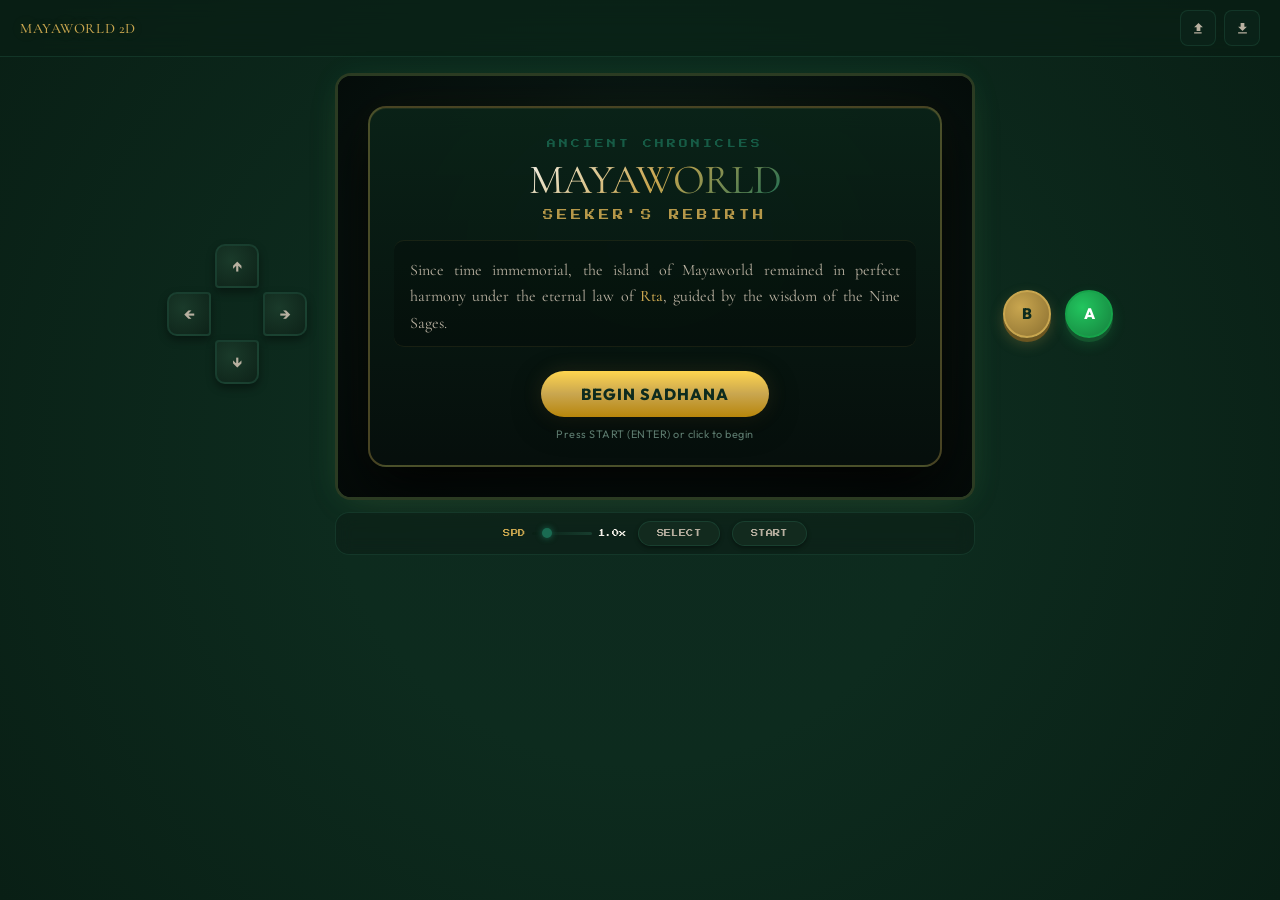
==== commit 88da0670: "feat: full UI overhaul — Manomaya + Arcade Deck design - Rewrite CSS with Manomaya palette: deep tea" ====
--- a/index.html
+++ b/index.html
@@ -6,186 +6,207 @@
   <title>Mayaworld 2D</title>
   <meta name="theme-color" content="#0d2b1e">
   <link rel="stylesheet" href="css/styles.css">
-  <link href="https://fonts.googleapis.com/css2?family=Cormorant+Garamond:wght@300;400;500&family=Outfit:wght@300;400;600;800&family=Press+Start+2P&display=swap" rel="stylesheet">
+  <link href="https://fonts.googleapis.com/css2?family=Cormorant+Garamond:wght@300;400;500;600&family=Outfit:wght@300;400;500;600;800&family=Press+Start+2P&display=swap" rel="stylesheet">
 </head>
 <body>
 
-  <!-- TOP NAVBAR -->
-  <header class="top-navbar">
-    <div class="logo">Mayaworld 2D</div>
-    <div class="utilities">
-      <button class="save-btn" id="upload-sav-btn">Upload</button>
-      <button class="save-btn" id="download-sav-btn">Download</button>
-      <input type="file" id="sav-file-input" accept=".sav" class="hidden">
+  <main>
+
+    <!-- HEADER -->
+    <header>
+      <div class="header-title">MAYAWORLD 2D</div>
+      <div class="header-spacer"></div>
+      <div class="header-controls">
+        <button class="nav-action-btn" id="upload-sav-btn" title="Upload Save">
+          <svg viewBox="0 0 24 24"><path d="M9 16h6v-6h4l-7-7-7 7h4v6zm-4 2h12v2H5v-2z"/></svg>
+        </button>
+        <button class="nav-action-btn" id="download-sav-btn" title="Download Save">
+          <svg viewBox="0 0 24 24"><path d="M19 9h-4V3H9v6H5l7 7 7-7zM5 18v2h14v-2H5z"/></svg>
+        </button>
+        <input type="file" id="sav-file-input" accept=".sav" class="hidden">
+      </div>
+    </header>
+
+    <!-- GAMEPLAY COCKPIT -->
+    <div class="gameplay-cockpit">
+
+      <!-- D-PAD (Left) -->
+      <div class="dpad-panel">
+        <button class="arcade-btn kp-up" id="btn-up" data-key="ArrowUp">↑</button>
+        <button class="arcade-btn kp-left" id="btn-left" data-key="ArrowLeft">←</button>
+        <div class="kp-space"></div>
+        <button class="arcade-btn kp-right" id="btn-right" data-key="ArrowRight">→</button>
+        <button class="arcade-btn kp-down" id="btn-down" data-key="ArrowDown">↓</button>
+      </div>
+
+      <!-- CENTER STAGE -->
+      <div class="center-stage">
+        <div class="game-viewport" id="emu-screen-container">
+          <canvas id="game-screen" width="960" height="640"></canvas>
+
+          <!-- HUD -->
+          <div id="game-hud" class="hidden">
+            <div id="hud-breath-bar">
+              <span id="hud-breath-fill" style="width:100%"></span>
+              <span id="hud-breath-text">260/260</span>
+            </div>
+            <div id="hud-age">Age: <span id="hud-age-value">0</span></div>
+            <div id="hud-karma">
+              <span id="hud-karma-light">☀ <span id="hud-karma-light-val">0</span></span>
+              <span id="hud-karma-shadow">☽ <span id="hud-karma-shadow-val">0</span></span>
+            </div>
+            <div id="hud-act">Act <span id="hud-act-value">I</span></div>
+          </div>
+
+          <!-- Tint Filter -->
+          <div id="screen-tint" class="day-tint"></div>
+
+          <!-- Location Card -->
+          <div id="location-card" class="hidden">
+            <img id="location-img" src="assets/images/suryanagar_village.png" alt="Location">
+            <div id="location-info">
+              <div id="location-title">Suryanagar Village</div>
+              <div id="location-desc">The peaceful south village.</div>
+            </div>
+          </div>
+
+          <!-- Dialogue Box -->
+          <div id="dialogue-box" class="hidden">
+            <div id="dialogue-speaker">Bhrigu</div>
+            <div id="dialogue-text">Welcome, Seeker. Breathe. Find stillness.</div>
+            <div class="dialogue-arrow">▼</div>
+          </div>
+
+          <!-- Vritti Overlay -->
+          <div id="vritti-overlay" class="hidden">
+            <div id="vritti-text">"Are you sure this life has been enough?"</div>
+            <div id="vritti-instruction">Observe in silence (5s) or Dismiss (Z)</div>
+          </div>
+
+          <!-- Dreaming Void -->
+          <div id="dreaming-overlay" class="hidden">
+            <div class="dreaming-title">THE COSMIC VOID</div>
+            <div class="dreaming-subtitle">Select a Sage's voice to carry into your next life</div>
+            <div id="echoes-list"></div>
+            <button id="mauna-rebirth-btn">Sit in Silence (Unlock Mauna)</button>
+          </div>
+
+          <!-- Seeker's Journal -->
+          <div id="journal-overlay" class="hidden">
+            <div class="journal-header">
+              <div class="journal-title">Seeker's Journal</div>
+              <button class="close-journal-btn" id="close-journal-btn">✕</button>
+            </div>
+            <div class="journal-tabs">
+              <button class="tab-btn active" data-tab="status-tab">Status</button>
+              <button class="tab-btn" data-tab="vidyas-tab">Vidyas</button>
+              <button class="tab-btn" data-tab="dreams-tab">Dreams</button>
+              <button class="tab-btn" data-tab="lineage-tab">Lineage</button>
+            </div>
+            <div class="journal-content">
+              <div id="status-tab" class="tab-pane active">
+                <div class="status-grid">
+                  <div><strong>Name:</strong> <span id="stat-name">Samat-Seeker</span></div>
+                  <div><strong>Age:</strong> <span id="stat-age">0</span></div>
+                  <div><strong>Epoch:</strong> <span id="stat-epoch">Age of First Fire</span></div>
+                  <div><strong>Life Breath:</strong> <span id="stat-breath">260/260</span></div>
+                  <div><strong>Light Karma:</strong> <span id="stat-karma-light">0</span></div>
+                  <div><strong>Shadow Karma:</strong> <span id="stat-karma-shadow">0</span></div>
+                  <div><strong>Curiosity:</strong> <span id="stat-curiosity">None</span></div>
+                  <div><strong>Active Profession:</strong> <span id="stat-profession">None</span></div>
+                </div>
+                <div class="journal-section">
+                  <h3>Active Vidyas</h3>
+                  <div id="status-vidyas-list" class="mini-list"></div>
+                </div>
+              </div>
+              <div id="vidyas-tab" class="tab-pane">
+                <p class="tab-help">Discovery comes through practice, not menus. Unlocked Vidyas:</p>
+                <div id="vidyas-grid"></div>
+              </div>
+              <div id="dreams-tab" class="tab-pane">
+                <h3>Collected Dream Fragments</h3>
+                <p class="tab-help">Memory fragments found by sleeping in special places or bonding with Sages.</p>
+                <div id="dreams-list"></div>
+              </div>
+              <div id="lineage-tab" class="tab-pane">
+                <h3>Lineage Web</h3>
+                <p class="tab-help">Your spiritual lineage across the epochs.</p>
+                <div id="lineage-web-container">
+                  <svg id="lineage-svg" viewBox="0 0 400 200"></svg>
+                </div>
+              </div>
+            </div>
+          </div>
+
+          <!-- Intro Overlay -->
+          <div id="intro-overlay" class="hidden">
+            <div class="intro-glass">
+              <div class="intro-header">
+                <span class="intro-badge">ANCIENT CHRONICLES</span>
+                <h2 class="intro-title">MAYAWORLD</h2>
+                <div class="intro-subtitle">SEEKER'S REBIRTH</div>
+              </div>
+              <div class="intro-scroll-container">
+                <div class="intro-scroll-text">
+                  <p class="intro-p">Since time immemorial, the island of Mayaworld remained in perfect harmony under the eternal law of <strong>Rta</strong>, guided by the wisdom of the Nine Sages.</p>
+                  <p class="intro-p">But the Tenth Sage, <strong>Tamas</strong>, consumed by desire to conquer Rta, succumbed to the corruption of the ego. He became <strong>Mayasur</strong>, a demonic shadow lashing out against the light.</p>
+                  <p class="intro-p">As the cycle fractures, you are born as <strong>Samat</strong>, the Seeker. You must walk the overworld, master the sacred Vidyas, stoke the fires of Sadhana, and resolve the balance before your final breath fades.</p>
+                  <p class="intro-p">The cycles of Samsara await. Every rebirth carries your spiritual essence forward. Seek the Altar of Vows at the center of the world...</p>
+                </div>
+              </div>
+              <div class="intro-actions">
+                <button id="start-game-btn" class="intro-btn">BEGIN SADHANA</button>
+                <div class="intro-key-hint">Press START (ENTER) or click to begin</div>
+              </div>
+            </div>
+          </div>
+        </div>
+
+        <!-- SYSTEM ACTION BAR -->
+        <div class="system-action-bar">
+          <div class="speed-inline">
+            <label for="speed-slider" class="speed-label">SPD</label>
+            <input type="range" id="speed-slider" min="0.5" max="3" step="0.1" value="1.0">
+            <span id="speed-display">1.0x</span>
+          </div>
+          <button class="sys-pill-btn" id="btn-select">SELECT</button>
+          <button class="sys-pill-btn" id="btn-start">START</button>
+        </div>
+      </div>
+
+      <!-- ACTION BUTTONS (Right) -->
+      <div class="action-pedal-pod">
+        <button class="arcade-btn round-button btn-b" id="btn-b" data-key="KeyX">B</button>
+        <button class="arcade-btn round-button btn-a" id="btn-a" data-key="KeyZ">A</button>
+      </div>
+
     </div>
-  </header>
-
-  <!-- MAIN WORKSPACE -->
-  <main class="workspace">
-
-    <!-- LEFT: D-PAD -->
-    <div class="dpad">
-      <button class="ctrl-btn d-up" id="btn-up" data-key="ArrowUp">↑</button>
-      <button class="ctrl-btn d-left" id="btn-left" data-key="ArrowLeft">←</button>
-      <div class="d-space"></div>
-      <button class="ctrl-btn d-right" id="btn-right" data-key="ArrowRight">→</button>
-      <button class="ctrl-btn d-down" id="btn-down" data-key="ArrowDown">↓</button>
+
+    <!-- SETTINGS MODAL -->
+    <div id="settings-overlay" class="hidden">
+      <div class="settings-content-card">
+        <div class="settings-header-title">Diagnostic Monitor</div>
+        <div class="settings-item-row">
+          <label>Performance Frame Rate</label>
+          <div class="badge-fps-monitor"><span id="fps-display">60</span> FPS</div>
+        </div>
+        <div class="settings-item-row">
+          <label>Tick Processing Regulator</label>
+          <div class="slider-wrapper-layout">
+            <input type="range" class="range-slider-core" min="0.5" max="3" step="0.1" value="1.0" id="speed-slider-modal">
+            <span class="slider-value-label" id="speed-display-modal">1.0x</span>
+          </div>
+        </div>
+        <div class="settings-item-row">
+          <label>Power Status</label>
+          <span id="power-led" class="power-led"></span>
+        </div>
+        <button class="modal-dismiss-btn" id="settings-close-trigger">Close</button>
+      </div>
     </div>
 
-    <!-- CENTER: GAME SCREEN -->
-    <div class="screen-module">
-      <div class="game-viewport" id="emu-screen-container">
-        <canvas id="game-screen" width="960" height="640"></canvas>
-
-        <!-- HUD -->
-        <div id="game-hud" class="hidden">
-          <div id="hud-breath-bar">
-            <span id="hud-breath-fill" style="width:100%"></span>
-            <span id="hud-breath-text">260/260</span>
-          </div>
-          <div id="hud-age">Age: <span id="hud-age-value">0</span></div>
-          <div id="hud-karma">
-            <span id="hud-karma-light">☀ <span id="hud-karma-light-val">0</span></span>
-            <span id="hud-karma-shadow">☽ <span id="hud-karma-shadow-val">0</span></span>
-          </div>
-          <div id="hud-act">Act <span id="hud-act-value">I</span></div>
-        </div>
-
-        <!-- Tint Filter -->
-        <div id="screen-tint" class="day-tint"></div>
-
-        <!-- Location Card -->
-        <div id="location-card" class="hidden">
-          <img id="location-img" src="assets/images/suryanagar_village.png" alt="Location">
-          <div id="location-info">
-            <div id="location-title">Suryanagar Village</div>
-            <div id="location-desc">The peaceful south village.</div>
-          </div>
-        </div>
-
-        <!-- Dialogue Box -->
-        <div id="dialogue-box" class="hidden">
-          <div id="dialogue-speaker">Bhrigu</div>
-          <div id="dialogue-text">Welcome, Seeker. Breathe. Find stillness.</div>
-          <div class="dialogue-arrow">▼</div>
-        </div>
-
-        <!-- Vritti Overlay -->
-        <div id="vritti-overlay" class="hidden">
-          <div id="vritti-text">"Are you sure this life has been enough?"</div>
-          <div id="vritti-instruction">Observe in silence (5s) or Dismiss (Z)</div>
-        </div>
-
-        <!-- Dreaming Void -->
-        <div id="dreaming-overlay" class="hidden">
-          <div class="dreaming-title">THE COSMIC VOID</div>
-          <div class="dreaming-subtitle">Select a Sage's voice to carry into your next life</div>
-          <div id="echoes-list"></div>
-          <button id="mauna-rebirth-btn">Sit in Silence (Unlock Mauna)</button>
-        </div>
-
-        <!-- Seeker's Journal -->
-        <div id="journal-overlay" class="hidden">
-          <div class="journal-header">
-            <div class="journal-title">Seeker's Journal</div>
-            <button class="close-journal-btn" id="close-journal-btn">✕</button>
-          </div>
-          <div class="journal-tabs">
-            <button class="tab-btn active" data-tab="status-tab">Status</button>
-            <button class="tab-btn" data-tab="vidyas-tab">Vidyas</button>
-            <button class="tab-btn" data-tab="dreams-tab">Dreams</button>
-            <button class="tab-btn" data-tab="lineage-tab">Lineage</button>
-          </div>
-          <div class="journal-content">
-            <div id="status-tab" class="tab-pane active">
-              <div class="status-grid">
-                <div><strong>Name:</strong> <span id="stat-name">Samat-Seeker</span></div>
-                <div><strong>Age:</strong> <span id="stat-age">0</span></div>
-                <div><strong>Epoch:</strong> <span id="stat-epoch">Age of First Fire</span></div>
-                <div><strong>Life Breath:</strong> <span id="stat-breath">260/260</span></div>
-                <div><strong>Light Karma:</strong> <span id="stat-karma-light">0</span></div>
-                <div><strong>Shadow Karma:</strong> <span id="stat-karma-shadow">0</span></div>
-                <div><strong>Curiosity:</strong> <span id="stat-curiosity">None</span></div>
-                <div><strong>Active Profession:</strong> <span id="stat-profession">None</span></div>
-              </div>
-              <div class="journal-section">
-                <h3>Active Vidyas</h3>
-                <div id="status-vidyas-list" class="mini-list"></div>
-              </div>
-            </div>
-            <div id="vidyas-tab" class="tab-pane">
-              <p class="tab-help">Discovery comes through practice, not menus. Unlocked Vidyas:</p>
-              <div id="vidyas-grid"></div>
-            </div>
-            <div id="dreams-tab" class="tab-pane">
-              <h3>Collected Dream Fragments</h3>
-              <p class="tab-help">Memory fragments found by sleeping in special places or bonding with Sages.</p>
-              <div id="dreams-list"></div>
-            </div>
-            <div id="lineage-tab" class="tab-pane">
-              <h3>Lineage Web</h3>
-              <p class="tab-help">Your spiritual lineage across the epochs.</p>
-              <div id="lineage-web-container">
-                <svg id="lineage-svg" viewBox="0 0 400 200"></svg>
-              </div>
-            </div>
-          </div>
-        </div>
-
-        <!-- Intro Overlay -->
-        <div id="intro-overlay" class="hidden">
-          <div class="intro-glass">
-            <div class="intro-header">
-              <span class="intro-badge">ANCIENT CHRONICLES</span>
-              <h2 class="intro-title">MAYAWORLD</h2>
-              <div class="intro-subtitle">SEEKER'S REBIRTH</div>
-            </div>
-            <div class="intro-scroll-container">
-              <div class="intro-scroll-text">
-                <p class="intro-p">Since time immemorial, the island of Mayaworld remained in perfect harmony under the eternal law of <strong>Rta</strong>, guided by the wisdom of the Nine Sages.</p>
-                <p class="intro-p">But the Tenth Sage, <strong>Tamas</strong>, consumed by desire to conquer Rta, succumbed to the corruption of the ego. He became <strong>Mayasur</strong>, a demonic shadow lashing out against the light.</p>
-                <p class="intro-p">As the cycle fractures, you are born as <strong>Samat</strong>, the Seeker. You must walk the overworld, master the sacred Vidyas, stoke the fires of Sadhana, and resolve the balance before your final breath fades.</p>
-                <p class="intro-p">The cycles of Samsara await. Every rebirth carries your spiritual essence forward. Seek the Altar of Vows at the center of the world...</p>
-              </div>
-            </div>
-            <div class="intro-actions">
-              <button id="start-game-btn" class="intro-btn">BEGIN SADHANA</button>
-              <div class="intro-key-hint">Press START (ENTER) or click to begin</div>
-            </div>
-          </div>
-        </div>
-      </div>
-
-      <!-- ENGINE STATS -->
-      <div class="engine-stats">
-        <span id="power-led" class="power-led"></span>
-        running — <span id="fps-display">60</span> FPS
-      </div>
-
-      <!-- SYSTEM ROW: Speed + Select + Start -->
-      <div class="system-row">
-        <div class="speed-inline">
-          <label for="speed-slider" class="speed-label">Spd</label>
-          <input type="range" id="speed-slider" min="0.5" max="3" step="0.1" value="1.0">
-          <span id="speed-display">1.0x</span>
-        </div>
-        <button class="sys-btn" id="btn-select">Select</button>
-        <button class="sys-btn" id="btn-start">Start</button>
-      </div>
-    </div>
-
-    <!-- RIGHT: ACTION BUTTONS -->
-    <div class="action-pad">
-      <button class="ctrl-btn act-btn" id="btn-b" data-key="KeyX">B</button>
-      <button class="ctrl-btn act-btn" id="btn-a" data-key="KeyZ">A</button>
-    </div>
-
   </main>
-
-  <!-- FOOTER LEGEND -->
-  <footer class="footer-legend">
-    Keyboard: arrows, Z=A, X=B, Enter=Start, Shift=Select
-  </footer>
 
   <!-- Audio -->
   <div class="hidden">
--- a/css/styles.css
+++ b/css/styles.css
@@ -1,11 +1,11 @@
 /* ================================================================
-   MayaWorld 2D — Manomaya-Inspired Glassmorphism UI
-   Design: Deep teal + warm cream + muted gold
-   Fonts: Cormorant Garamond (serif) + Outfit (sans)
-   ================================================================ */
-
+   MayaWorld 2D — Manomaya + Arcade Deck UI
+   Deep teal + warm cream + muted gold | Glassmorphism
+   Cormorant Garamond (serif) + Outfit (sans) + Press Start 2P
+   ================================================================ */
+
+/* === DESIGN SYSTEM VARIABLES === */
 :root {
-  /* Manomaya Color Palette */
   --bg-deep: #0d2b1e;
   --bg-darker: #091f15;
   --bg-card: #0a2318;
@@ -22,12 +22,14 @@
   --cream-warm: #f2ebe0;
   --soft-gray: #5c7a6e;
   --teal-light: #1a6b52;
+  --teal-bright: #22c55e;
   --destructive: #dc2626;
   --shadow-soft: 0 8px 40px -12px rgba(196, 166, 79, 0.15);
   --shadow-glow: 0 0 80px -20px rgba(196, 166, 79, 0.3);
   --shadow-card: 0 4px 24px -8px rgba(0, 0, 0, 0.3);
   --font-serif: "Cormorant Garamond", Georgia, serif;
   --font-sans: "Outfit", system-ui, sans-serif;
+  --font-pixel: "Press Start 2P", monospace;
 }
 
 * {
@@ -40,7 +42,7 @@
 
 body {
   font-family: var(--font-sans);
-  background-color: var(--bg-deep);
+  background: radial-gradient(circle at center, #0e2a1f 0%, var(--bg-deep) 40%, var(--bg-darker) 100%);
   color: var(--cream);
   min-height: 100vh;
   min-height: 100dvh;
@@ -49,84 +51,143 @@
   overflow: hidden;
 }
 
-/* ================================================================
-   TOP NAVBAR
-   ================================================================ */
-.top-navbar {
-  display: flex;
-  justify-content: space-between;
-  align-items: center;
-  padding: 8px 16px;
-  background: rgba(10, 35, 24, 0.7);
+.hidden {
+  display: none !important;
+}
+
+/* ================================================================
+   HEADER
+   ================================================================ */
+header {
+  display: grid;
+  grid-template-columns: auto 1fr auto;
+  align-items: center;
+  padding: 10px 20px;
+  background: rgba(9, 31, 21, 0.6);
   backdrop-filter: blur(12px);
   -webkit-backdrop-filter: blur(12px);
   border-bottom: 1px solid var(--glass-border);
-  z-index: 10;
+  z-index: 20;
   flex-shrink: 0;
 }
 
-.logo {
+.header-title {
   font-family: var(--font-serif);
-  font-size: 1.1rem;
-  font-weight: 400;
-  letter-spacing: -0.02em;
+  font-size: 0.9rem;
+  font-weight: 500;
+  letter-spacing: 0.04em;
   color: var(--gold);
-  text-shadow: 0 0 20px rgba(196, 166, 79, 0.2);
-}
-
-.utilities {
-  display: flex;
-  align-items: center;
+  text-shadow: 0 0 16px rgba(196, 166, 79, 0.2);
+}
+
+.header-spacer {
+  flex: 1;
+}
+
+.header-controls {
+  display: flex;
   gap: 8px;
 }
 
-.save-btn {
-  background: var(--glass-teal);
-  backdrop-filter: blur(8px);
-  -webkit-backdrop-filter: blur(8px);
-  border: 1px solid var(--gold-border);
-  color: var(--cream);
-  padding: 5px 12px;
-  border-radius: 5px;
-  font-size: 0.72rem;
-  font-family: var(--font-sans);
+.nav-action-btn {
+  width: 36px;
+  height: 36px;
+  border-radius: 8px;
+  background: rgba(13, 43, 30, 0.4);
+  border: 1px solid var(--glass-border);
+  display: flex;
+  align-items: center;
+  justify-content: center;
   cursor: pointer;
   transition: all 0.2s ease;
 }
 
-.save-btn:hover {
-  background: rgba(196, 166, 79, 0.15);
-  border-color: var(--gold);
-  box-shadow: 0 0 12px rgba(196, 166, 79, 0.15);
-}
-
-.save-btn:active {
-  transform: scale(0.96);
-  background: rgba(196, 166, 79, 0.25);
-}
-
-/* ================================================================
-   WORKSPACE (3-column layout)
-   ================================================================ */
-.workspace {
-  display: flex;
+.nav-action-btn svg {
+  width: 15px;
+  height: 15px;
+  fill: var(--cream-muted);
+}
+
+.nav-action-btn:hover {
+  background: rgba(196, 166, 79, 0.12);
+  border-color: var(--gold-border);
+}
+
+.nav-action-btn:hover svg {
+  fill: var(--gold);
+}
+
+.nav-action-btn:active {
+  transform: scale(0.92);
+}
+
+/* ================================================================
+   GAMEPLAY COCKPIT
+   ================================================================ */
+.gameplay-cockpit {
   flex: 1;
+  display: flex;
   align-items: center;
   justify-content: center;
-  gap: 24px;
-  padding: 16px;
-  width: 100%;
-  max-width: 1100px;
+  gap: 28px;
+  width: 100%;
+  max-width: 1024px;
   margin: 0 auto;
-  overflow: hidden;
-}
-
-/* --- Screen Module (center column) --- */
-.screen-module {
+  padding: 16px 20px;
+  z-index: 5;
+}
+
+/* ================================================================
+   D-PAD — Arcade Grid
+   ================================================================ */
+.dpad-panel {
+  display: grid;
+  grid-template-columns: repeat(3, 44px);
+  grid-template-rows: repeat(3, 44px);
+  gap: 4px;
+  flex-shrink: 0;
+}
+
+.arcade-btn {
+  background: radial-gradient(circle at 35% 35%, #1a3a2a, #0d2218);
+  border: 2px solid rgba(30, 77, 59, 0.6);
+  color: var(--cream-muted);
+  font-family: var(--font-sans);
+  font-size: 1rem;
+  font-weight: bold;
+  display: flex;
+  align-items: center;
+  justify-content: center;
+  border-radius: 10px;
+  cursor: pointer;
+  user-select: none;
+  box-shadow: 0 4px 8px rgba(0, 0, 0, 0.4);
+  transition: all 0.08s ease;
+}
+
+.arcade-btn.active,
+.arcade-btn:active {
+  background: radial-gradient(circle at 50% 50%, var(--gold), var(--gold-muted)) !important;
+  border-color: var(--gold) !important;
+  color: var(--bg-deep) !important;
+  transform: translateY(2px);
+  box-shadow: 0 1px 3px rgba(0, 0, 0, 0.5), 0 0 16px rgba(196, 166, 79, 0.4);
+}
+
+.kp-up    { grid-column: 2; grid-row: 1; border-radius: 10px 10px 4px 4px; }
+.kp-left  { grid-column: 1; grid-row: 2; border-radius: 10px 4px 4px 10px; }
+.kp-space { grid-column: 2; grid-row: 2; background: transparent; border: none; pointer-events: none; }
+.kp-right { grid-column: 3; grid-row: 2; border-radius: 4px 10px 10px 4px; }
+.kp-down  { grid-column: 2; grid-row: 3; border-radius: 4px 4px 10px 10px; }
+
+/* ================================================================
+   CENTER STAGE
+   ================================================================ */
+.center-stage {
   display: flex;
   flex-direction: column;
   align-items: center;
-  gap: 8px;
+  width: 480px;
   flex: 1;
   max-width: 640px;
 }
@@ -134,10 +195,11 @@
 .game-viewport {
   width: 100%;
   aspect-ratio: 3 / 2;
-  background-color: var(--bg-card);
-  border: 3px solid rgba(196, 166, 79, 0.2);
-  border-radius: 12px;
+  background: var(--bg-card);
+  border: 3px solid rgba(196, 166, 79, 0.18);
+  border-radius: 16px;
   box-shadow:
+    0 0 30px rgba(0, 242, 150, 0.06),
     var(--shadow-soft),
     inset 0 1px 0 rgba(196, 166, 79, 0.08);
   position: relative;
@@ -154,7 +216,7 @@
   display: block;
 }
 
-/* CRT Scanline Effect */
+/* CRT Scanlines */
 .game-viewport::after {
   content: '';
   position: absolute;
@@ -173,7 +235,7 @@
   z-index: 6;
 }
 
-/* Screen corner vignette */
+/* Vignette */
 .game-viewport::before {
   content: '';
   position: absolute;
@@ -181,50 +243,44 @@
   left: 0;
   width: 100%;
   height: 100%;
-  background: radial-gradient(ellipse at center, transparent 60%, rgba(0, 0, 0, 0.25) 100%);
+  background: radial-gradient(ellipse at center, transparent 55%, rgba(0, 0, 0, 0.3) 100%);
   pointer-events: none;
   z-index: 7;
 }
 
-/* --- Engine Stats --- */
-.engine-stats {
-  font-family: var(--font-sans);
-  font-size: 0.6rem;
-  color: var(--soft-gray);
-  letter-spacing: 0.3px;
-  opacity: 0.7;
-  text-align: center;
-}
-
-/* --- System Row (Speed + Select + Start) --- */
-.system-row {
-  display: flex;
-  align-items: center;
-  gap: 8px;
-}
-
-.speed-inline {
-  display: flex;
-  align-items: center;
-  gap: 6px;
-  background: var(--glass-teal);
+/* ================================================================
+   SYSTEM ACTION BAR
+   ================================================================ */
+.system-action-bar {
+  margin-top: 12px;
+  width: 100%;
+  background: rgba(13, 30, 22, 0.6);
   backdrop-filter: blur(8px);
   -webkit-backdrop-filter: blur(8px);
-  padding: 4px 10px;
-  border-radius: 8px;
   border: 1px solid var(--glass-border);
+  border-radius: 14px;
+  padding: 8px 16px;
+  display: flex;
+  align-items: center;
+  justify-content: center;
+  gap: 12px;
+}
+
+.speed-inline {
+  display: flex;
+  align-items: center;
+  gap: 6px;
 }
 
 .speed-label {
-  font-size: 0.62rem;
+  font-family: var(--font-pixel);
+  font-size: 0.45rem;
   color: var(--gold);
-  font-weight: 600;
-  text-transform: uppercase;
   letter-spacing: 0.5px;
 }
 
 .speed-inline input[type="range"] {
-  width: 72px;
+  width: 60px;
   height: 3px;
   -webkit-appearance: none;
   appearance: none;
@@ -236,150 +292,86 @@
 
 .speed-inline input[type="range"]::-webkit-slider-thumb {
   -webkit-appearance: none;
-  width: 12px;
-  height: 12px;
+  width: 10px;
+  height: 10px;
   border-radius: 50%;
-  background: var(--gold);
+  background: var(--teal-light);
   cursor: pointer;
-  box-shadow: 0 0 8px rgba(196, 166, 79, 0.4);
+  box-shadow: 0 0 6px var(--teal-light);
 }
 
 .speed-inline input[type="range"]::-webkit-slider-thumb:active {
   transform: scale(1.3);
-  box-shadow: 0 0 12px rgba(196, 166, 79, 0.6);
+  box-shadow: 0 0 10px var(--teal-light);
 }
 
 #speed-display {
-  font-size: 0.62rem;
+  font-family: var(--font-pixel);
+  font-size: 0.45rem;
   color: var(--cream);
-  font-weight: 600;
-  min-width: 32px;
+  min-width: 28px;
   text-align: center;
 }
 
-.sys-btn {
-  background: var(--glass-teal);
-  backdrop-filter: blur(8px);
-  -webkit-backdrop-filter: blur(8px);
-  border: 1px solid var(--glass-border);
+.sys-pill-btn {
+  background: #122a1e;
+  border: 1px solid rgba(30, 77, 59, 0.6);
   color: var(--cream-muted);
-  padding: 5px 12px;
-  border-radius: 10px;
-  font-size: 0.62rem;
-  text-transform: uppercase;
+  font-family: var(--font-pixel);
+  font-size: 0.45rem;
+  letter-spacing: 0.05em;
+  padding: 8px 18px;
+  border-radius: 20px;
+  cursor: pointer;
+  box-shadow: 0 2px 4px rgba(0, 0, 0, 0.4);
+  transition: all 0.1s ease;
+}
+
+.sys-pill-btn:active,
+.sys-pill-btn.active {
+  background: var(--teal-light);
+  border-color: var(--teal-bright);
+  color: #ffffff;
+  transform: translateY(1px);
+  box-shadow: 0 1px 2px rgba(0, 0, 0, 0.2), 0 0 8px rgba(26, 107, 82, 0.4);
+}
+
+/* ================================================================
+   ACTION PAD — A/B Buttons
+   ================================================================ */
+.action-pedal-pod {
+  display: flex;
+  gap: 14px;
+  flex-shrink: 0;
+}
+
+.round-button {
+  width: 48px;
+  height: 48px;
+  border-radius: 50%;
+  font-size: 0.95rem;
+  font-weight: 800;
   font-family: var(--font-sans);
-  cursor: pointer;
-  letter-spacing: 0.5px;
-  transition: all 0.2s ease;
-}
-
-.sys-btn:hover {
-  background: rgba(196, 166, 79, 0.12);
-  border-color: var(--gold-border);
-  color: var(--cream);
-}
-
-.sys-btn:active {
-  transform: scale(0.95);
-  background: rgba(196, 166, 79, 0.2);
-}
-
-/* ================================================================
-   D-PAD (CSS Grid)
-   ================================================================ */
-.dpad {
-  display: grid;
-  grid-template-columns: repeat(3, 44px);
-  grid-template-rows: repeat(3, 44px);
-  gap: 3px;
-  background: var(--glass-teal);
-  backdrop-filter: blur(16px);
-  -webkit-backdrop-filter: blur(16px);
-  padding: 8px;
-  border-radius: 14px;
-  border: 1px solid var(--glass-border);
-  flex-shrink: 0;
-  box-shadow: var(--shadow-card);
-}
-
-.ctrl-btn {
-  background: rgba(13, 43, 30, 0.6);
-  backdrop-filter: blur(4px);
-  -webkit-backdrop-filter: blur(4px);
-  border: 1px solid rgba(196, 166, 79, 0.18);
-  color: var(--cream);
-  font-size: 1rem;
-  font-weight: bold;
-  display: flex;
-  align-items: center;
-  justify-content: center;
-  cursor: pointer;
-  user-select: none;
-  transition: all 0.1s ease;
-  -webkit-touch-callout: none;
-}
-
-.ctrl-btn:active,
-.ctrl-btn.active {
-  background: rgba(196, 166, 79, 0.35) !important;
-  border-color: var(--gold) !important;
-  color: #fff !important;
-  transform: scale(0.90);
-  box-shadow: 0 0 16px rgba(196, 166, 79, 0.3);
-}
-
-.d-up    { grid-column: 2; grid-row: 1; border-radius: 8px 8px 3px 3px; }
-.d-left  { grid-column: 1; grid-row: 2; border-radius: 8px 3px 3px 8px; }
-.d-space { grid-column: 2; grid-row: 2; background: transparent; border: none; pointer-events: none; }
-.d-right { grid-column: 3; grid-row: 2; border-radius: 3px 8px 8px 3px; }
-.d-down  { grid-column: 2; grid-row: 3; border-radius: 3px 3px 8px 8px; }
-
-/* ================================================================
-   ACTION PAD (A/B Buttons)
-   ================================================================ */
-.action-pad {
-  display: flex;
-  gap: 12px;
-  background: var(--glass-teal);
-  backdrop-filter: blur(16px);
-  -webkit-backdrop-filter: blur(16px);
-  padding: 16px 20px;
-  border-radius: 35px;
-  border: 1px solid var(--glass-border);
-  flex-shrink: 0;
-  box-shadow: var(--shadow-card);
-}
-
-.act-btn {
-  width: 46px;
-  height: 46px;
-  border-radius: 50%;
-  font-size: 0.9rem;
-  font-weight: 800;
-  background: rgba(13, 43, 30, 0.6);
-  backdrop-filter: blur(4px);
-  -webkit-backdrop-filter: blur(4px);
-  border: 2px solid rgba(196, 166, 79, 0.25);
-  color: var(--cream);
-  text-shadow: 0 0 8px rgba(196, 166, 79, 0.2);
-}
-
-.act-btn:active,
-.act-btn.active {
-  background: rgba(196, 166, 79, 0.4) !important;
-  border-color: var(--gold) !important;
-  box-shadow: 0 0 20px rgba(196, 166, 79, 0.35);
-}
-
-/* ================================================================
-   FOOTER LEGEND
-   ================================================================ */
-.footer-legend {
-  text-align: center;
-  padding: 8px;
-  font-size: 0.62rem;
-  color: var(--soft-gray);
-  flex-shrink: 0;
+}
+
+.btn-b {
+  background: radial-gradient(circle at 35% 35%, #c9a64f, #8a6f30);
+  border: 2px solid var(--gold);
+  color: var(--bg-deep);
+  box-shadow: 0 4px 0 #6b5520, 0 6px 14px rgba(196, 166, 79, 0.25);
+}
+
+.btn-a {
+  background: radial-gradient(circle at 35% 35%, #22c55e, #15803d);
+  border: 2px solid #16a34a;
+  color: #ffffff;
+  box-shadow: 0 4px 0 #14532d, 0 6px 14px rgba(34, 197, 94, 0.2);
+}
+
+.round-button.active,
+.round-button:active {
+  transform: translateY(4px) !important;
+  box-shadow: 0 0px 0 transparent, 0 2px 4px rgba(0, 0, 0, 0.5) !important;
 }
 
 /* ================================================================
@@ -397,11 +389,11 @@
   transition: background-color 2s ease;
 }
 
-.day-tint    { background-color: rgba(255, 255, 255, 0); }
-.dusk-tint   { background-color: rgba(230, 110, 30, 0.12); }
-.night-tint  { background-color: rgba(12, 12, 45, 0.4); }
+.day-tint     { background-color: rgba(255, 255, 255, 0); }
+.dusk-tint    { background-color: rgba(230, 110, 30, 0.12); }
+.night-tint   { background-color: rgba(12, 12, 45, 0.4); }
 .eclipse-tint { background-color: rgba(180, 80, 20, 0.3); }
-.dream-tint  { background-color: rgba(50, 30, 100, 0.3); }
+.dream-tint   { background-color: rgba(50, 30, 100, 0.3); }
 
 /* ================================================================
    PERSISTENT HUD
@@ -421,7 +413,7 @@
   position: relative;
   width: 140px;
   height: 14px;
-  background: rgba(10, 35, 24, 0.7);
+  background: rgba(10, 35, 24, 0.75);
   backdrop-filter: blur(6px);
   -webkit-backdrop-filter: blur(6px);
   border: 1px solid rgba(196, 166, 79, 0.2);
@@ -457,7 +449,7 @@
 
 #hud-age {
   display: inline-block;
-  background: rgba(10, 35, 24, 0.7);
+  background: rgba(10, 35, 24, 0.75);
   backdrop-filter: blur(6px);
   -webkit-backdrop-filter: blur(6px);
   border: 1px solid rgba(196, 166, 79, 0.15);
@@ -477,7 +469,7 @@
 #hud-karma-light,
 #hud-karma-shadow {
   display: inline-block;
-  background: rgba(10, 35, 24, 0.7);
+  background: rgba(10, 35, 24, 0.75);
   backdrop-filter: blur(6px);
   -webkit-backdrop-filter: blur(6px);
   border: 1px solid rgba(196, 166, 79, 0.12);
@@ -492,7 +484,7 @@
 
 #hud-act {
   display: inline-block;
-  background: rgba(10, 35, 24, 0.7);
+  background: rgba(10, 35, 24, 0.75);
   backdrop-filter: blur(6px);
   -webkit-backdrop-filter: blur(6px);
   border: 1px solid rgba(26, 107, 82, 0.25);
@@ -687,7 +679,7 @@
 }
 
 .dreaming-title {
-  font-family: 'Press Start 2P', monospace;
+  font-family: var(--font-pixel);
   font-size: 0.65rem;
   color: var(--gold);
   margin-bottom: 10px;
@@ -1031,8 +1023,8 @@
 }
 
 .intro-badge {
-  font-size: 0.6rem;
-  font-family: 'Press Start 2P', monospace;
+  font-size: 0.55rem;
+  font-family: var(--font-pixel);
   color: var(--teal-light);
   letter-spacing: 3px;
   display: inline-block;
@@ -1060,8 +1052,8 @@
 }
 
 .intro-subtitle {
-  font-family: 'Press Start 2P', monospace;
-  font-size: 0.7rem;
+  font-family: var(--font-pixel);
+  font-size: 0.65rem;
   color: var(--gold);
   letter-spacing: 4px;
   margin-top: 6px;
@@ -1106,40 +1098,38 @@
 }
 
 .intro-btn {
-  background: rgba(196, 166, 79, 0.2);
-  backdrop-filter: blur(12px);
-  -webkit-backdrop-filter: blur(12px);
-  color: var(--gold);
-  border: 2px solid var(--gold-border);
+  background: linear-gradient(to bottom, #ffd54f 0%, var(--gold) 50%, #b8860b 100%);
+  border: none;
+  color: var(--bg-deep);
   font-family: var(--font-sans);
   font-weight: 800;
-  font-size: 1.1rem;
+  font-size: 1rem;
   padding: 13px 40px;
   border-radius: 30px;
   cursor: pointer;
+  letter-spacing: 1px;
+  text-transform: uppercase;
   box-shadow:
     0 8px 30px rgba(0, 0, 0, 0.4),
-    0 0 20px rgba(196, 166, 79, 0.08);
-  transition: all 0.2s ease;
-  letter-spacing: 1px;
-  animation: btn-breathe 2.5s ease-in-out infinite;
-}
-
-@keyframes btn-breathe {
-  0%, 100% { box-shadow: 0 8px 30px rgba(0, 0, 0, 0.4), 0 0 20px rgba(196, 166, 79, 0.08); }
-  50%      { box-shadow: 0 8px 30px rgba(0, 0, 0, 0.4), 0 0 30px rgba(196, 166, 79, 0.2); }
+    0 0 20px rgba(196, 166, 79, 0.15);
+  transition: all 0.15s ease;
+  animation: glow-pulse 2.5s ease-in-out infinite;
+}
+
+@keyframes glow-pulse {
+  0%   { box-shadow: 0 8px 30px rgba(0,0,0,0.4), 0 0 15px rgba(196,166,79,0.2); }
+  50%  { box-shadow: 0 8px 30px rgba(0,0,0,0.4), 0 0 30px rgba(196,166,79,0.4); transform: scale(1.02); }
+  100% { box-shadow: 0 8px 30px rgba(0,0,0,0.4), 0 0 15px rgba(196,166,79,0.2); }
 }
 
 .intro-btn:hover {
-  background: rgba(196, 166, 79, 0.3);
-  border-color: var(--gold);
   transform: translateY(-1px);
   box-shadow: 0 8px 30px rgba(0, 0, 0, 0.4), 0 0 24px rgba(196, 166, 79, 0.25);
 }
 
 .intro-btn:active {
-  transform: translateY(2px);
-  background: rgba(196, 166, 79, 0.4);
+  transform: translateY(2px) scale(0.98);
+  box-shadow: 0 2px 10px rgba(0, 0, 0, 0.4);
 }
 
 .intro-key-hint {
@@ -1149,6 +1139,123 @@
 }
 
 /* ================================================================
+   SETTINGS MODAL
+   ================================================================ */
+#settings-overlay {
+  position: absolute;
+  inset: 0;
+  background: rgba(4, 10, 8, 0.85);
+  backdrop-filter: blur(14px);
+  -webkit-backdrop-filter: blur(14px);
+  z-index: 100;
+  display: flex;
+  align-items: center;
+  justify-content: center;
+  padding: 20px;
+}
+
+#settings-overlay.hidden {
+  display: none !important;
+}
+
+.settings-content-card {
+  background: linear-gradient(180deg, #0d2218, #091a12);
+  border: 1px solid rgba(30, 77, 59, 0.5);
+  border-radius: 20px;
+  width: 100%;
+  max-width: 360px;
+  padding: 24px;
+  box-shadow: 0 25px 50px rgba(0, 0, 0, 0.7), 0 0 40px rgba(196, 166, 79, 0.05);
+}
+
+.settings-header-title {
+  font-family: var(--font-pixel);
+  font-size: 0.55rem;
+  color: var(--gold);
+  margin-bottom: 20px;
+  border-bottom: 1px solid rgba(30, 77, 59, 0.3);
+  padding-bottom: 12px;
+  letter-spacing: 0.05em;
+}
+
+.settings-item-row {
+  display: flex;
+  justify-content: space-between;
+  align-items: center;
+  padding: 12px 0;
+  border-bottom: 1px solid rgba(255, 255, 255, 0.02);
+}
+
+.settings-item-row label {
+  font-family: var(--font-sans);
+  font-size: 0.8rem;
+  font-weight: 500;
+  color: var(--cream-muted);
+}
+
+.badge-fps-monitor {
+  font-family: var(--font-pixel);
+  font-size: 0.55rem;
+  color: #4ade80;
+  background: rgba(74, 222, 128, 0.08);
+  padding: 4px 10px;
+  border-radius: 6px;
+  font-weight: bold;
+}
+
+.slider-wrapper-layout {
+  display: flex;
+  align-items: center;
+  gap: 8px;
+}
+
+.range-slider-core {
+  -webkit-appearance: none;
+  appearance: none;
+  width: 70px;
+  height: 3px;
+  background: rgba(30, 77, 59, 0.5);
+  cursor: pointer;
+  border-radius: 2px;
+}
+
+.range-slider-core::-webkit-slider-thumb {
+  -webkit-appearance: none;
+  width: 10px;
+  height: 10px;
+  border-radius: 50%;
+  background: var(--teal-light);
+  box-shadow: 0 0 6px var(--teal-light);
+}
+
+.slider-value-label {
+  font-family: var(--font-pixel);
+  font-size: 0.55rem;
+  color: var(--teal-light);
+  min-width: 28px;
+}
+
+.modal-dismiss-btn {
+  width: 100%;
+  margin-top: 18px;
+  background: var(--teal-light);
+  border: none;
+  color: #ffffff;
+  padding: 10px;
+  border-radius: 10px;
+  font-family: var(--font-sans);
+  font-size: 0.85rem;
+  font-weight: 600;
+  cursor: pointer;
+  transition: all 0.2s ease;
+}
+
+.modal-dismiss-btn:hover {
+  background: #1f7d5a;
+  box-shadow: 0 0 12px rgba(26, 107, 82, 0.3);
+}
+
+/* ================================================================
    ANIMATIONS
    ================================================================ */
 @keyframes bounce {
@@ -1166,7 +1273,7 @@
   animation: flash 0.1s 5 alternate;
 }
 
-/* --- Power LED --- */
+/* Power LED */
 .power-led {
   display: inline-block;
   width: 8px;
@@ -1234,139 +1341,123 @@
   background: rgba(196, 166, 79, 0.45);
 }
 
-.hidden {
-  display: none !important;
-}
-
 /* ================================================================
    TABLET (640px - 932px)
    ================================================================ */
 @media (min-width: 640px) and (max-width: 932px) {
-  .workspace {
+  .gameplay-cockpit {
     display: grid;
     grid-template-columns: 1fr 1fr;
-    grid-template-rows: 1fr auto;
-    gap: 12px;
-    padding: 10px;
-    align-items: center;
-    justify-items: center;
-  }
-
-  .screen-module {
+    grid-template-rows: auto auto;
+    gap: 16px;
+    padding: 12px;
+    align-content: space-between;
+  }
+
+  .center-stage {
     grid-column: 1 / span 2;
     grid-row: 1;
     width: 100%;
     max-width: 100%;
   }
 
+  .dpad-panel {
+    grid-column: 1;
+    grid-row: 2;
+    justify-self: start;
+    transform: scale(1.1);
+    transform-origin: bottom left;
+    margin-bottom: 12px;
+    margin-left: 8px;
+  }
+
+  .action-pedal-pod {
+    grid-column: 2;
+    grid-row: 2;
+    justify-self: end;
+    transform: scale(1.1);
+    transform-origin: bottom right;
+    margin-bottom: 12px;
+    margin-right: 8px;
+  }
+
+  .system-action-bar {
+    margin-top: 8px;
+  }
+}
+
+/* ================================================================
+   MOBILE PORTRAIT (< 640px)
+   ================================================================ */
+@media (max-width: 639px) {
+  .gameplay-cockpit {
+    display: grid;
+    grid-template-columns: 1fr 1fr;
+    grid-template-rows: auto auto;
+    gap: 10px;
+    padding: 8px;
+    align-content: space-between;
+  }
+
+  .center-stage {
+    grid-column: 1 / span 2;
+    grid-row: 1;
+    width: 100%;
+    max-width: 100%;
+  }
+
   .game-viewport {
-    aspect-ratio: 3 / 2;
-    max-height: 50vh;
-  }
-
-  .dpad {
+    max-height: 42vh;
+    border-width: 2px;
+  }
+
+  .dpad-panel {
     grid-column: 1;
     grid-row: 2;
     justify-self: start;
     margin-left: 4px;
-  }
-
-  .action-pad {
+    margin-bottom: 8px;
+    grid-template-columns: repeat(3, 38px);
+    grid-template-rows: repeat(3, 38px);
+  }
+
+  .action-pedal-pod {
     grid-column: 2;
     grid-row: 2;
     justify-self: end;
     margin-right: 4px;
-  }
-
-  .system-row {
-    margin-top: 4px;
-  }
-
-  .speed-inline input[type="range"] {
-    width: 56px;
-  }
-
-  .footer-legend {
-    font-size: 0.55rem;
-    padding: 4px;
-  }
-}
-
-/* ================================================================
-   MOBILE PORTRAIT (< 640px)
-   ================================================================ */
-@media (max-width: 639px) {
-  .workspace {
-    display: grid;
-    grid-template-columns: 1fr 1fr;
-    grid-template-rows: 1fr auto;
+    margin-bottom: 8px;
     gap: 10px;
-    padding: 6px;
-    align-items: center;
-    justify-items: center;
-  }
-
-  .screen-module {
-    grid-column: 1 / span 2;
-    grid-row: 1;
-    width: 100%;
-    max-width: 100%;
-  }
-
-  .game-viewport {
-    aspect-ratio: 3 / 2;
-    max-height: 42vh;
-    border-width: 2px;
-  }
-
-  .dpad {
-    grid-column: 1;
-    grid-row: 2;
-    justify-self: start;
-    margin-left: 2px;
-    grid-template-columns: repeat(3, 40px);
-    grid-template-rows: repeat(3, 40px);
-    padding: 6px;
-  }
-
-  .action-pad {
-    grid-column: 2;
-    grid-row: 2;
-    justify-self: end;
-    margin-right: 2px;
-    padding: 12px 16px;
-  }
-
-  .act-btn {
+  }
+
+  .round-button {
     width: 42px;
     height: 42px;
-  }
-
-  .system-row {
-    margin-top: 2px;
-    gap: 6px;
+    font-size: 0.85rem;
+  }
+
+  .system-action-bar {
+    margin-top: 4px;
+    gap: 8px;
+    padding: 6px 12px;
   }
 
   .speed-inline input[type="range"] {
     width: 48px;
   }
 
-  .top-navbar {
-    padding: 5px 10px;
-  }
-
-  .logo {
-    font-size: 0.9rem;
-  }
-
-  .save-btn {
-    padding: 3px 8px;
-    font-size: 0.62rem;
-  }
-
-  .footer-legend {
-    font-size: 0.5rem;
-    padding: 3px;
+  .header-title {
+    font-size: 0.75rem;
+  }
+
+  .nav-action-btn {
+    width: 32px;
+    height: 32px;
+  }
+
+  .nav-action-btn svg {
+    width: 13px;
+    height: 13px;
   }
 
   #dialogue-box {
@@ -1394,24 +1485,28 @@
   .intro-p {
     font-size: 0.88rem;
   }
+
+  .intro-glass {
+    padding: 16px;
+  }
 }
 
 /* ================================================================
    MOBILE LANDSCAPE (< 932px landscape)
    ================================================================ */
 @media (max-width: 932px) and (orientation: landscape) {
-  .workspace {
+  .gameplay-cockpit {
     position: relative;
     width: 100dvw;
-    height: calc(100dvh - 36px);
+    height: calc(100dvh - 52px);
     display: block;
     padding: 0;
-  }
-
-  .screen-module {
+    gap: 0;
+  }
+
+  .center-stage {
     width: 100%;
     height: 100%;
-    justify-content: center;
     max-width: 100%;
   }
 
@@ -1422,20 +1517,17 @@
     border-radius: 0;
   }
 
-  .engine-stats {
-    display: none;
-  }
-
-  .system-row {
+  .system-action-bar {
     position: absolute;
     top: 8px;
     left: 50%;
     transform: translateX(-50%);
     z-index: 6;
     opacity: 0.7;
-  }
-
-  .dpad {
+    background: rgba(9, 31, 21, 0.5);
+  }
+
+  .dpad-panel {
     position: absolute;
     bottom: 16px;
     left: 16px;
@@ -1443,10 +1535,12 @@
     background: rgba(10, 35, 24, 0.35);
     backdrop-filter: blur(6px);
     -webkit-backdrop-filter: blur(6px);
-    border-color: rgba(196, 166, 79, 0.15);
-  }
-
-  .action-pad {
+    border: 1px solid rgba(196, 166, 79, 0.15);
+    border-radius: 14px;
+    padding: 8px;
+  }
+
+  .action-pedal-pod {
     position: absolute;
     bottom: 16px;
     right: 16px;
@@ -1454,18 +1548,12 @@
     background: rgba(10, 35, 24, 0.35);
     backdrop-filter: blur(6px);
     -webkit-backdrop-filter: blur(6px);
-    border-color: rgba(196, 166, 79, 0.15);
-  }
-
-  .footer-legend {
-    display: none;
-  }
-
-  .top-navbar {
-    padding: 4px 10px;
-  }
-
-  .logo {
-    font-size: 0.85rem;
-  }
-}
+    border: 1px solid rgba(196, 166, 79, 0.15);
+    border-radius: 35px;
+    padding: 12px 16px;
+  }
+
+  .header-title {
+    font-size: 0.7rem;
+  }
+}
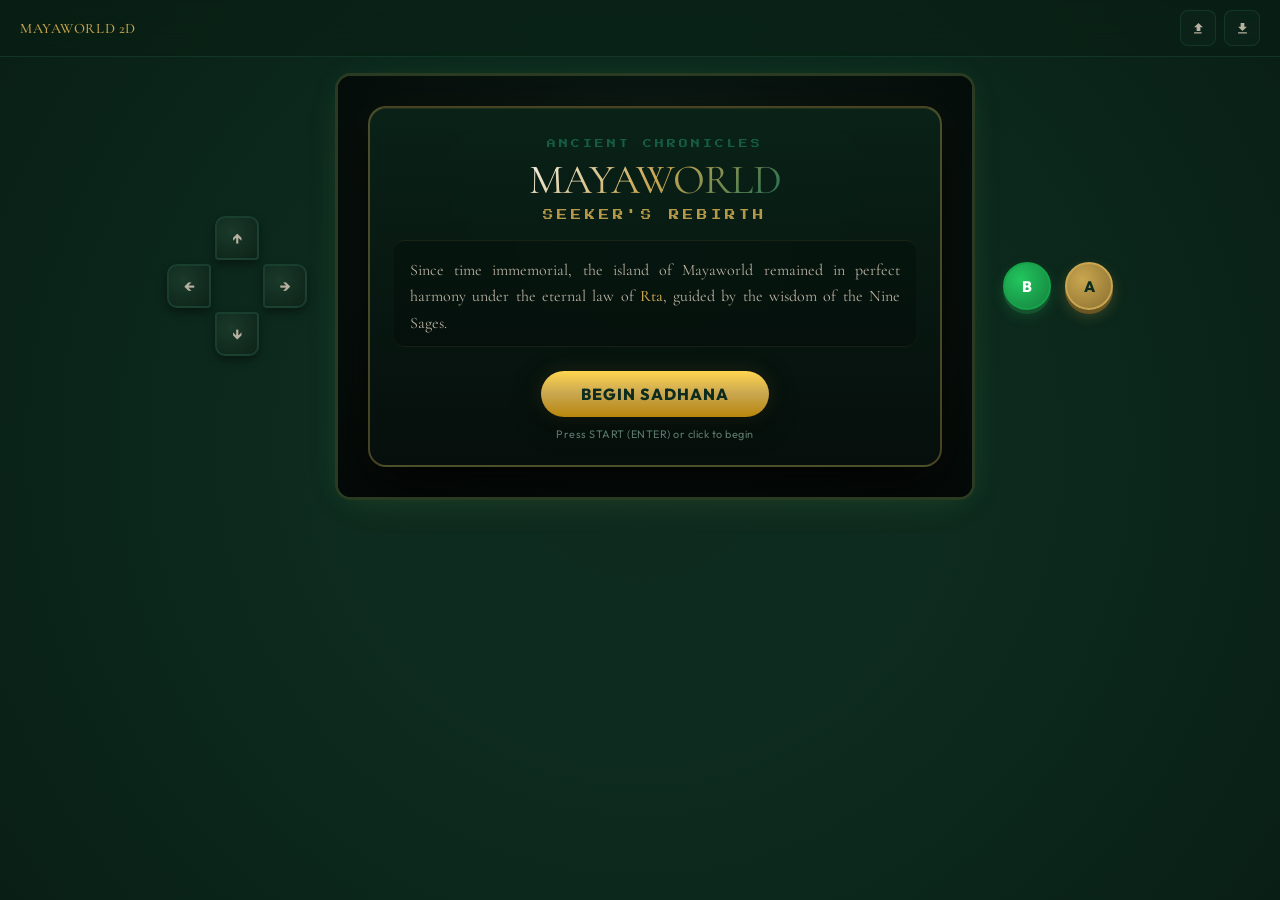
==== commit 8e7d5f87: "fix: address review feedback — 6 polish fixes (8.2 → 9+) 1. Darken game canvas — fill #0a1f16 before" ====
--- a/index.html
+++ b/index.html
@@ -19,9 +19,11 @@
       <div class="header-controls">
         <button class="nav-action-btn" id="upload-sav-btn" title="Upload Save">
           <svg viewBox="0 0 24 24"><path d="M9 16h6v-6h4l-7-7-7 7h4v6zm-4 2h12v2H5v-2z"/></svg>
+          <span class="btn-label">Load</span>
         </button>
         <button class="nav-action-btn" id="download-sav-btn" title="Download Save">
           <svg viewBox="0 0 24 24"><path d="M19 9h-4V3H9v6H5l7 7 7-7zM5 18v2h14v-2H5z"/></svg>
+          <span class="btn-label">Save</span>
         </button>
         <input type="file" id="sav-file-input" accept=".sav" class="hidden">
       </div>
@@ -164,7 +166,7 @@
         </div>
 
         <!-- SYSTEM ACTION BAR -->
-        <div class="system-action-bar">
+        <div class="system-action-bar hidden">
           <div class="speed-inline">
             <label for="speed-slider" class="speed-label">SPD</label>
             <input type="range" id="speed-slider" min="0.5" max="3" step="0.1" value="1.0">
--- a/css/styles.css
+++ b/css/styles.css
@@ -121,6 +121,10 @@
   transform: scale(0.92);
 }
 
+.btn-label {
+  display: none;
+}
+
 /* ================================================================
    GAMEPLAY COCKPIT
    ================================================================ */
@@ -354,14 +358,14 @@
   font-family: var(--font-sans);
 }
 
-.btn-b {
+.btn-a {
   background: radial-gradient(circle at 35% 35%, #c9a64f, #8a6f30);
   border: 2px solid var(--gold);
   color: var(--bg-deep);
   box-shadow: 0 4px 0 #6b5520, 0 6px 14px rgba(196, 166, 79, 0.25);
 }
 
-.btn-a {
+.btn-b {
   background: radial-gradient(circle at 35% 35%, #22c55e, #15803d);
   border: 2px solid #16a34a;
   color: #ffffff;
@@ -413,12 +417,13 @@
   position: relative;
   width: 140px;
   height: 14px;
-  background: rgba(10, 35, 24, 0.75);
-  backdrop-filter: blur(6px);
-  -webkit-backdrop-filter: blur(6px);
+  background: rgba(10, 35, 24, 0.55);
+  backdrop-filter: blur(8px);
+  -webkit-backdrop-filter: blur(8px);
   border: 1px solid rgba(196, 166, 79, 0.2);
   border-radius: 7px;
   overflow: hidden;
+  box-shadow: 0 0 8px rgba(196, 166, 79, 0.08);
 }
 
 #hud-breath-fill {
@@ -449,9 +454,9 @@
 
 #hud-age {
   display: inline-block;
-  background: rgba(10, 35, 24, 0.75);
-  backdrop-filter: blur(6px);
-  -webkit-backdrop-filter: blur(6px);
+  background: rgba(10, 35, 24, 0.55);
+  backdrop-filter: blur(8px);
+  -webkit-backdrop-filter: blur(8px);
   border: 1px solid rgba(196, 166, 79, 0.15);
   border-radius: 4px;
   padding: 1px 6px;
@@ -459,6 +464,7 @@
   color: var(--cream-warm);
   letter-spacing: 0.3px;
   text-shadow: 0 1px 2px rgba(0, 0, 0, 0.8);
+  box-shadow: 0 0 6px rgba(196, 166, 79, 0.06);
 }
 
 #hud-karma {
@@ -469,14 +475,15 @@
 #hud-karma-light,
 #hud-karma-shadow {
   display: inline-block;
-  background: rgba(10, 35, 24, 0.75);
-  backdrop-filter: blur(6px);
-  -webkit-backdrop-filter: blur(6px);
+  background: rgba(10, 35, 24, 0.55);
+  backdrop-filter: blur(8px);
+  -webkit-backdrop-filter: blur(8px);
   border: 1px solid rgba(196, 166, 79, 0.12);
   border-radius: 4px;
   padding: 1px 6px;
   font-size: 0.6rem;
   text-shadow: 0 1px 2px rgba(0, 0, 0, 0.8);
+  box-shadow: 0 0 6px rgba(196, 166, 79, 0.06);
 }
 
 #hud-karma-light  { color: var(--gold); }
@@ -484,9 +491,9 @@
 
 #hud-act {
   display: inline-block;
-  background: rgba(10, 35, 24, 0.75);
-  backdrop-filter: blur(6px);
-  -webkit-backdrop-filter: blur(6px);
+  background: rgba(10, 35, 24, 0.55);
+  backdrop-filter: blur(8px);
+  -webkit-backdrop-filter: blur(8px);
   border: 1px solid rgba(26, 107, 82, 0.25);
   border-radius: 4px;
   padding: 1px 6px;
@@ -495,6 +502,7 @@
   text-transform: uppercase;
   letter-spacing: 1px;
   text-shadow: 0 1px 2px rgba(0, 0, 0, 0.8);
+  box-shadow: 0 0 6px rgba(26, 107, 82, 0.08);
 }
 
 /* ================================================================
@@ -1416,9 +1424,11 @@
     grid-row: 2;
     justify-self: start;
     margin-left: 4px;
-    margin-bottom: 8px;
-    grid-template-columns: repeat(3, 38px);
-    grid-template-rows: repeat(3, 38px);
+    margin-bottom: 4px;
+    grid-template-columns: repeat(3, 40px);
+    grid-template-rows: repeat(3, 40px);
+    transform: scale(1.12);
+    transform-origin: bottom left;
   }
 
   .action-pedal-pod {
@@ -1426,20 +1436,22 @@
     grid-row: 2;
     justify-self: end;
     margin-right: 4px;
-    margin-bottom: 8px;
+    margin-bottom: 4px;
     gap: 10px;
+    transform: scale(1.12);
+    transform-origin: bottom right;
   }
 
   .round-button {
-    width: 42px;
-    height: 42px;
+    width: 44px;
+    height: 44px;
     font-size: 0.85rem;
   }
 
   .system-action-bar {
-    margin-top: 4px;
+    margin-top: 2px;
     gap: 8px;
-    padding: 6px 12px;
+    padding: 5px 12px;
   }
 
   .speed-inline input[type="range"] {
@@ -1451,13 +1463,24 @@
   }
 
   .nav-action-btn {
-    width: 32px;
-    height: 32px;
+    width: auto;
+    height: auto;
+    padding: 5px 8px;
+    flex-direction: column;
+    gap: 2px;
   }
 
   .nav-action-btn svg {
     width: 13px;
     height: 13px;
+  }
+
+  .btn-label {
+    display: block;
+    font-size: 0.4rem;
+    font-family: var(--font-pixel);
+    color: var(--cream-muted);
+    letter-spacing: 0.3px;
   }
 
   #dialogue-box {
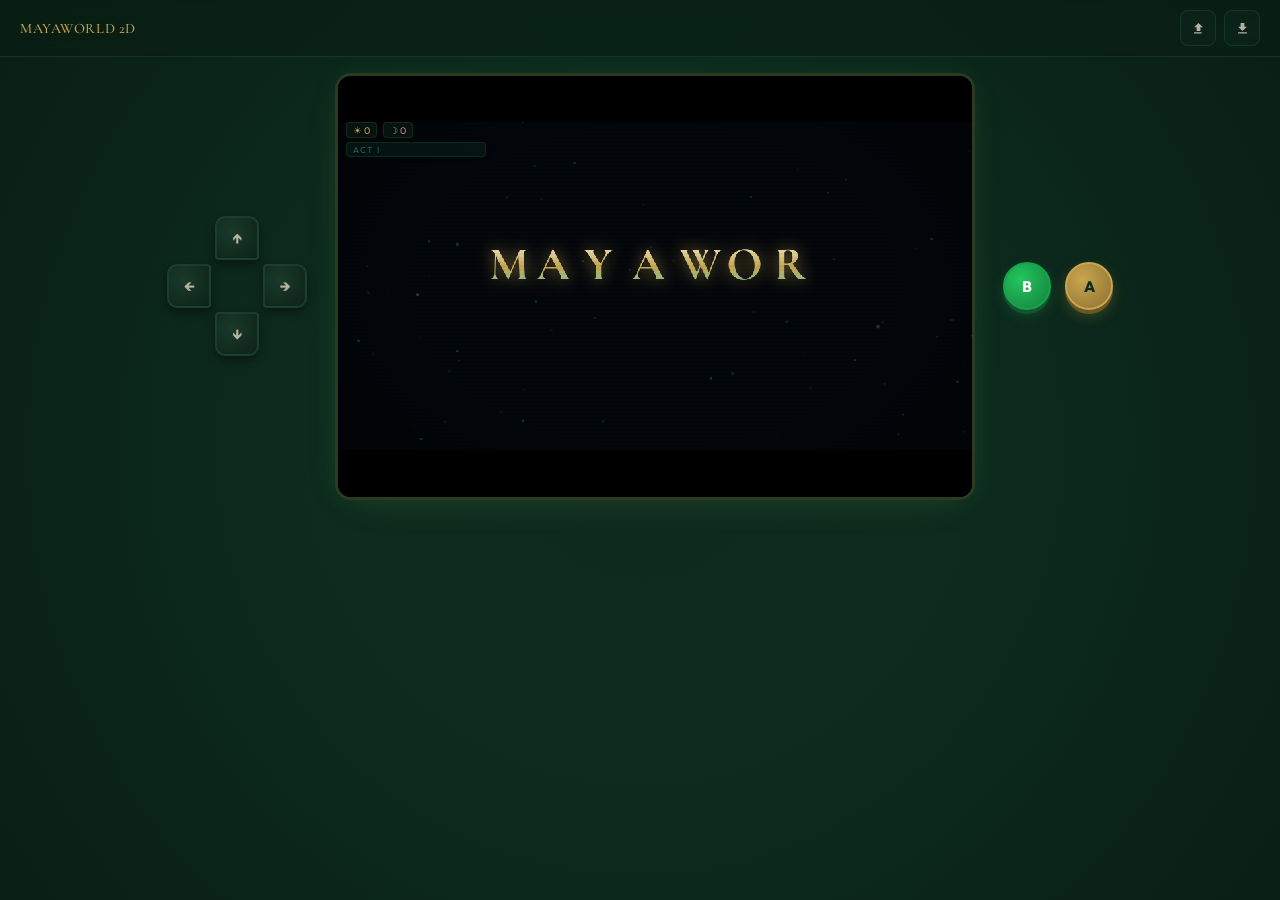
==== commit 0fb125c4: "feat: add 5-act cinematic intro sequence before title screen" ====
--- a/index.html
+++ b/index.html
@@ -141,7 +141,41 @@
             </div>
           </div>
 
-          <!-- Intro Overlay -->
+          <!-- Cinematic Letterbox Bars -->
+          <div class="cin-letterbox-top" id="cin-letterbox-top"></div>
+          <div class="cin-letterbox-bot" id="cin-letterbox-bot"></div>
+
+          <!-- Cinematic Overlay (acts 0-4 text panels) -->
+          <div id="cinematic-overlay" class="hidden">
+            <!-- Act 0: Void / Title build -->
+            <div class="cin-act" id="cin-act-0">
+              <div class="cin-epigraph">AN ANCIENT CHRONICLES PRESENTATION</div>
+            </div>
+            <!-- Act 1: Creation -->
+            <div class="cin-act" id="cin-act-1">
+              <div class="cin-narration">In the age before memory…</div>
+              <div class="cin-subnote">an island rose at the navel of the sea.</div>
+            </div>
+            <!-- Act 2: Sages -->
+            <div class="cin-act" id="cin-act-2">
+              <div class="cin-narration">Nine Sages held the law of <span class="cin-gold">Ṛta</span></div>
+              <div class="cin-subnote">— balance, truth, and the eternal flame of duty.</div>
+            </div>
+            <!-- Act 3: Fall -->
+            <div class="cin-act" id="cin-act-3">
+              <div class="cin-narration cin-red">Then the Tenth Sage fell.</div>
+              <div class="cin-subnote cin-red-sub">Tamas embraced the void. He became <strong>Mayasur</strong>.</div>
+            </div>
+            <!-- Act 4: Player -->
+            <div class="cin-act" id="cin-act-4">
+              <div class="cin-narration">You are <span class="cin-teal">Samat</span>.</div>
+              <div class="cin-subnote">Born once more into the cycle. Seek. Remember. Balance.</div>
+            </div>
+            <!-- Skip hint -->
+            <button id="cin-skip-btn">SKIP  ▶</button>
+          </div>
+
+          <!-- Intro Overlay (title screen — shown after cinematic) -->
           <div id="intro-overlay" class="hidden">
             <div class="intro-glass">
               <div class="intro-header">
--- a/css/styles.css
+++ b/css/styles.css
@@ -984,9 +984,158 @@
 }
 
 /* ================================================================
+   CINEMATIC INTRO
+   ================================================================ */
+
+/* Letterbox bars — black strips at top and bottom during cinematic */
+.cin-letterbox-top,
+.cin-letterbox-bot {
+  position: absolute;
+  left: 0;
+  width: 100%;
+  height: 0;
+  background: #000;
+  z-index: 55;
+  pointer-events: none;
+  transition: height 0.6s cubic-bezier(0.4, 0, 0.2, 1);
+}
+.cin-letterbox-top { top: 0; }
+.cin-letterbox-bot { bottom: 0; }
+
+/* When cinematic is active, letterbox bars grow */
+body.cinematic-active .cin-letterbox-top,
+body.cinematic-active .cin-letterbox-bot {
+  height: 11%;
+}
+
+/* Cinematic text overlay */
+#cinematic-overlay {
+  position: absolute;
+  inset: 0;
+  z-index: 52;
+  pointer-events: none; /* clicks pass through to skip btn below */
+  display: flex;
+  flex-direction: column;
+  align-items: center;
+  justify-content: flex-end;
+  padding-bottom: 14%;
+}
+#cinematic-overlay.hidden { display: none; }
+
+/* Fade-out transition when cinematic ends */
+#cinematic-overlay.cin-fade-out {
+  animation: cin-fade-out 0.6s ease forwards;
+}
+@keyframes cin-fade-out {
+  to { opacity: 0; }
+}
+
+/* Each act text panel */
+.cin-act {
+  position: absolute;
+  inset: 0;
+  display: flex;
+  flex-direction: column;
+  align-items: center;
+  justify-content: flex-end;
+  padding-bottom: 14%;
+  opacity: 0;
+  pointer-events: none;
+  transition: opacity 0s;
+}
+.cin-act.active {
+  opacity: 1;
+  animation: cin-act-fade 5s ease forwards;
+}
+@keyframes cin-act-fade {
+  0%   { opacity: 0; }
+  12%  { opacity: 1; }
+  70%  { opacity: 1; }
+  100% { opacity: 0; }
+}
+
+/* Cinematic narration — main line */
+.cin-narration {
+  font-family: var(--font-serif);
+  font-size: clamp(1.4rem, 3.5vw, 2.2rem);
+  font-weight: 300;
+  color: var(--cream);
+  letter-spacing: 0.01em;
+  text-align: center;
+  line-height: 1.2;
+  text-shadow:
+    0 0 40px rgba(117, 209, 186, 0.4),
+    0 2px 12px rgba(0, 0, 0, 0.8);
+  margin-bottom: 12px;
+}
+.cin-narration.cin-red {
+  color: #e87a6a;
+  text-shadow:
+    0 0 40px rgba(220, 60, 30, 0.6),
+    0 2px 12px rgba(0, 0, 0, 0.9);
+}
+
+/* Cinematic sub-note — second line */
+.cin-subnote {
+  font-family: var(--font-serif);
+  font-size: clamp(0.9rem, 2vw, 1.1rem);
+  font-weight: 300;
+  color: rgba(220, 210, 185, 0.7);
+  letter-spacing: 0.05em;
+  text-align: center;
+}
+.cin-subnote.cin-red-sub {
+  color: rgba(230, 130, 100, 0.75);
+}
+
+/* Act 0 epigraph — tiny top text */
+.cin-epigraph {
+  font-family: var(--font-pixel);
+  font-size: 0.52rem;
+  color: rgba(196, 166, 79, 0.55);
+  letter-spacing: 3px;
+  text-align: center;
+}
+/* Act 0 epigraph appears at the top of the screen */
+#cin-act-0 {
+  justify-content: flex-start;
+  padding-top: 15%;
+  padding-bottom: 0;
+}
+
+/* Colour accent spans */
+.cin-gold  { color: var(--gold); }
+.cin-teal  { color: var(--teal-light); }
+
+/* Skip button */
+#cin-skip-btn {
+  position: absolute;
+  bottom: 5%;
+  right: 4%;
+  background: rgba(0, 0, 0, 0.5);
+  border: 1px solid rgba(196, 166, 79, 0.3);
+  color: rgba(196, 166, 79, 0.65);
+  font-family: var(--font-pixel);
+  font-size: 0.55rem;
+  padding: 6px 14px;
+  border-radius: 20px;
+  cursor: pointer;
+  letter-spacing: 2px;
+  pointer-events: all;
+  transition: all 0.2s ease;
+  z-index: 60;
+}
+#cin-skip-btn:hover {
+  background: rgba(196, 166, 79, 0.15);
+  color: var(--gold);
+  border-color: var(--gold-border);
+}
+
+/* ================================================================
    INTRO OVERLAY
    ================================================================ */
 #intro-overlay {
+
   position: absolute;
   top: 0;
   left: 0;
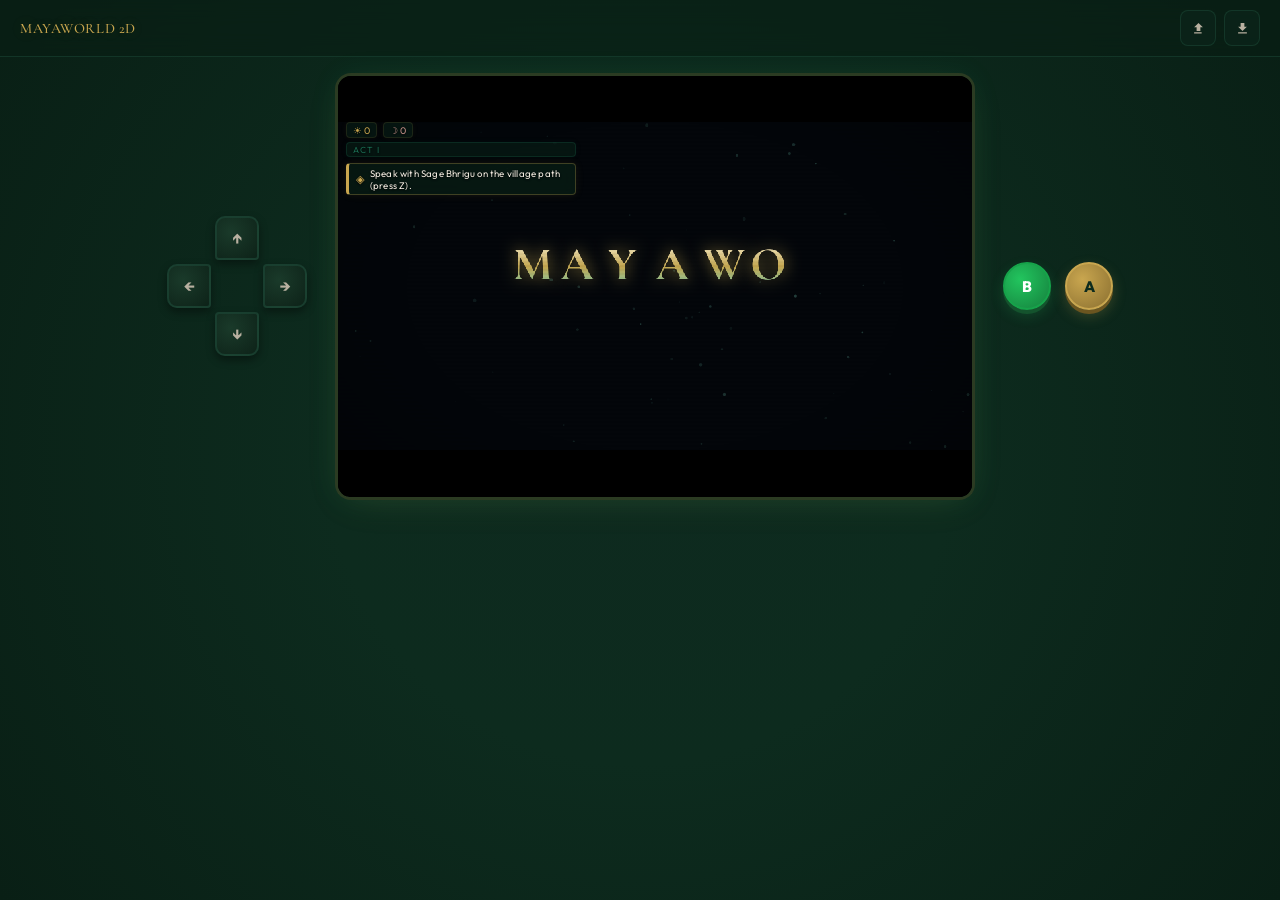
==== commit 90be39e4: "experimental: Kenney sprite swap + build mode + bug fixes - Phase 1: Player/NPC sprite swap to kenne" ====
--- a/index.html
+++ b/index.html
@@ -58,6 +58,10 @@
               <span id="hud-karma-shadow">☽ <span id="hud-karma-shadow-val">0</span></span>
             </div>
             <div id="hud-act">Act <span id="hud-act-value">I</span></div>
+            <div id="hud-objective">
+              <span id="hud-objective-icon">◈</span>
+              <span id="hud-objective-text">Explore Suryanagar.</span>
+            </div>
           </div>
 
           <!-- Tint Filter -->
--- a/css/styles.css
+++ b/css/styles.css
@@ -505,6 +505,39 @@
   box-shadow: 0 0 6px rgba(26, 107, 82, 0.08);
 }
 
+#hud-objective {
+  display: flex;
+  align-items: center;
+  gap: 5px;
+  max-width: 230px;
+  margin-top: 2px;
+  background: rgba(10, 35, 24, 0.6);
+  backdrop-filter: blur(8px);
+  -webkit-backdrop-filter: blur(8px);
+  border: 1px solid rgba(196, 166, 79, 0.3);
+  border-left: 3px solid var(--gold);
+  border-radius: 4px;
+  padding: 3px 7px;
+  font-size: 0.6rem;
+  color: var(--cream-warm);
+  line-height: 1.25;
+  letter-spacing: 0.2px;
+  text-shadow: 0 1px 2px rgba(0, 0, 0, 0.85);
+  box-shadow: 0 0 8px rgba(196, 166, 79, 0.1);
+}
+
+#hud-objective-icon {
+  color: var(--gold);
+  font-size: 0.7rem;
+  flex-shrink: 0;
+  animation: objective-pulse 2.2s ease-in-out infinite;
+}
+
+@keyframes objective-pulse {
+  0%, 100% { opacity: 0.55; }
+  50%      { opacity: 1; }
+}
+
 /* ================================================================
    DIALOGUE BOX
    ================================================================ */
@@ -527,12 +560,21 @@
     0 8px 30px rgba(0, 0, 0, 0.7),
     0 0 30px rgba(196, 166, 79, 0.05),
     inset 0 1px 0 rgba(196, 166, 79, 0.1);
+}
+#dialogue-box.fade-in {
   animation: dialogue-slide-up 0.25s cubic-bezier(0.34, 1.56, 0.64, 1) forwards;
+}
+#dialogue-box.fade-out {
+  animation: dialogue-slide-down 0.2s ease-in forwards;
 }
 
 @keyframes dialogue-slide-up {
   from { transform: translateY(20px); opacity: 0; }
   to   { transform: translateY(0); opacity: 1; }
+}
+@keyframes dialogue-slide-down {
+  from { transform: translateY(0); opacity: 1; }
+  to   { transform: translateY(20px); opacity: 0; }
 }
 
 #dialogue-speaker {
@@ -551,6 +593,8 @@
   height: 60px;
   overflow: hidden;
   font-size: 1.05rem;
+  word-wrap: break-word;
+  overflow-wrap: break-word;
 }
 
 .dialogue-arrow {
@@ -684,6 +728,11 @@
   align-items: center;
   padding: 20px;
   z-index: 20;
+  opacity: 0;
+  transition: opacity 0.5s ease;
+}
+#dreaming-overlay.visible {
+  opacity: 1;
 }
 
 .dreaming-title {
@@ -775,12 +824,21 @@
   z-index: 25;
   display: flex;
   flex-direction: column;
-  animation: journal-open 0.3s cubic-bezier(0.34, 1.56, 0.64, 1);
+}
+#journal-overlay.fade-in {
+  animation: journal-open 0.3s cubic-bezier(0.34, 1.56, 0.64, 1) forwards;
+}
+#journal-overlay.fade-out {
+  animation: journal-close 0.25s ease-in forwards;
 }
 
 @keyframes journal-open {
   from { transform: scale(0.95); opacity: 0; }
   to   { transform: scale(1); opacity: 1; }
+}
+@keyframes journal-close {
+  from { transform: scale(1); opacity: 1; }
+  to   { transform: scale(0.95); opacity: 0; }
 }
 
 .journal-header {
@@ -1135,7 +1193,6 @@
    INTRO OVERLAY
    ================================================================ */
 #intro-overlay {
-
   position: absolute;
   top: 0;
   left: 0;
@@ -1147,6 +1204,11 @@
   align-items: center;
   z-index: 50;
   padding: 30px;
+  opacity: 0;
+  transition: opacity 0.4s ease;
+}
+#intro-overlay.visible {
+  opacity: 1;
 }
 
 .intro-glass {
@@ -1421,13 +1483,16 @@
 }
 
 @keyframes flash {
-  0%   { transform: scale(1); }
-  50%  { transform: scale(1.01); }
-  100% { transform: scale(1); }
+  0%   { transform: translateX(0); }
+  20%  { transform: translateX(-3px) translateY(1px); }
+  40%  { transform: translateX(3px) translateY(-1px); }
+  60%  { transform: translateX(-2px) translateY(2px); }
+  80%  { transform: translateX(2px) translateY(-2px); }
+  100% { transform: translateX(0); }
 }
 
 .screen-shake {
-  animation: flash 0.1s 5 alternate;
+  animation: flash 0.12s ease-out;
 }
 
 /* Power LED */
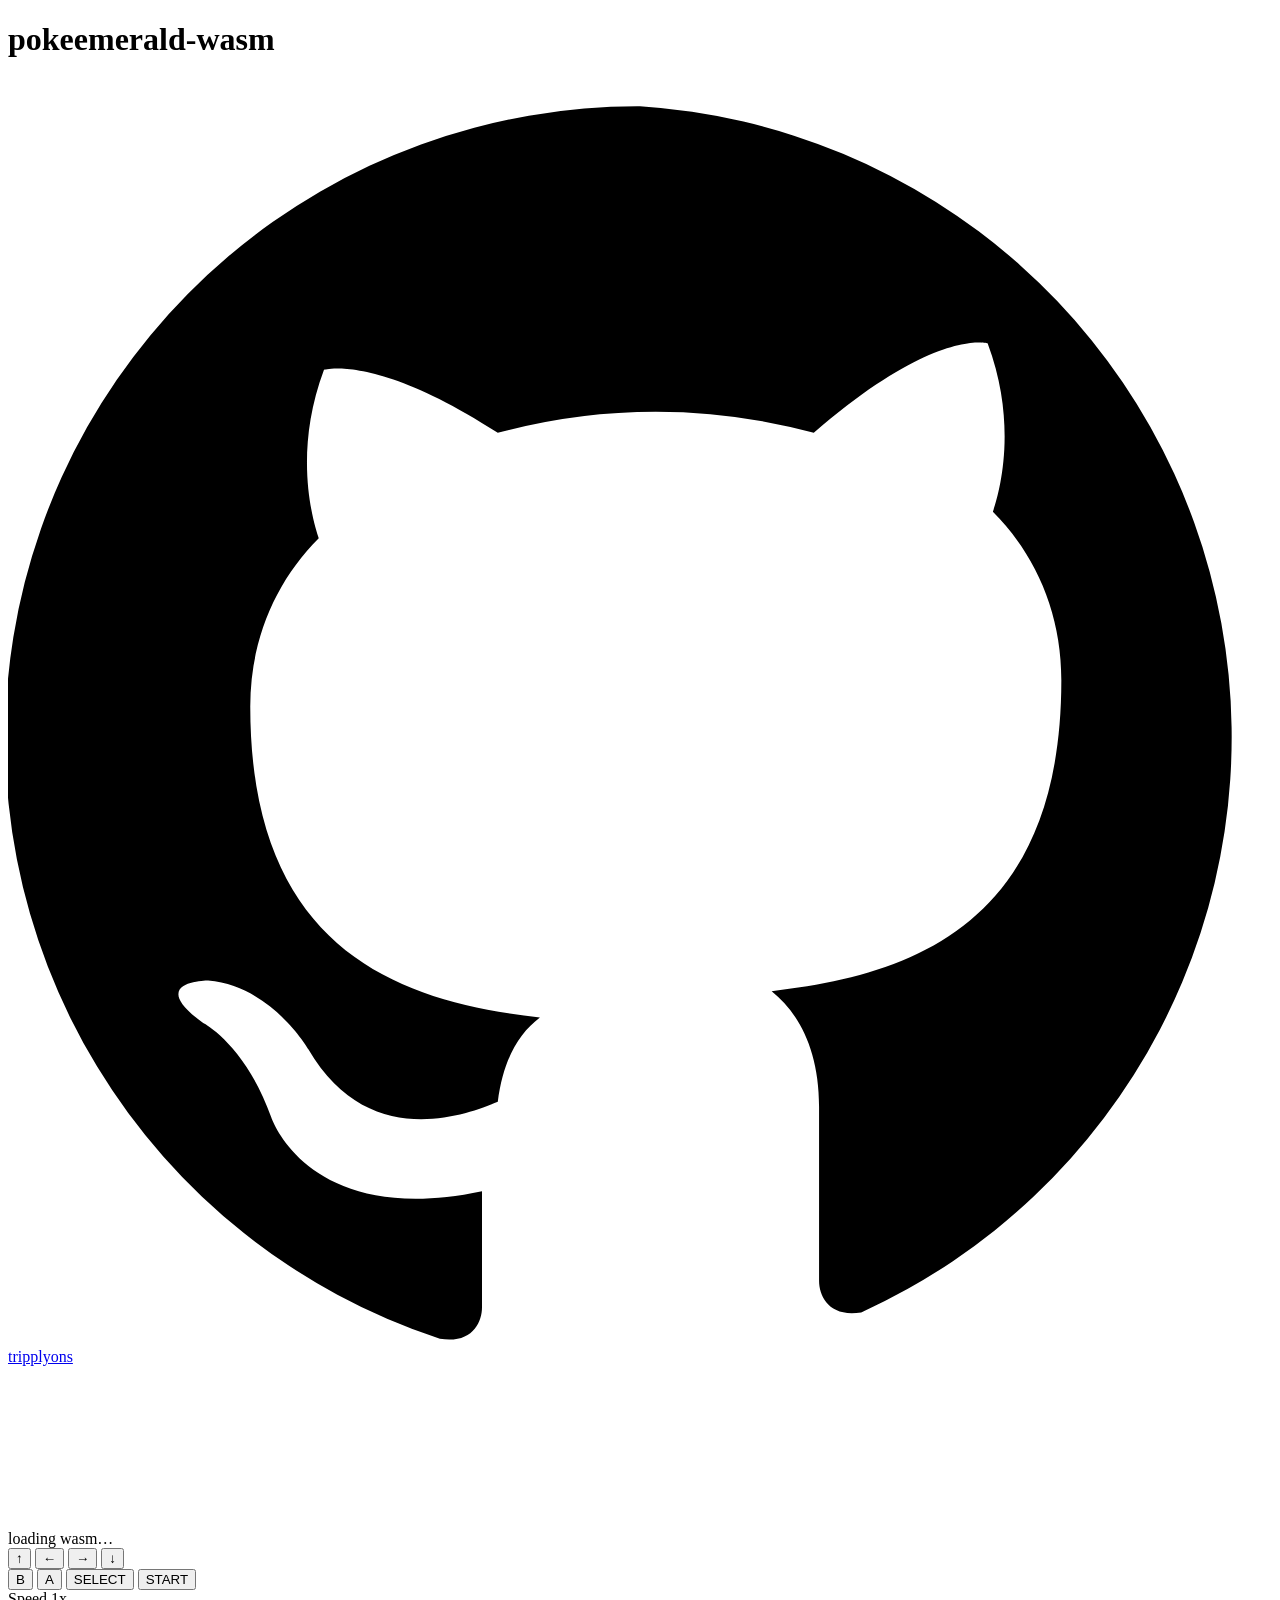
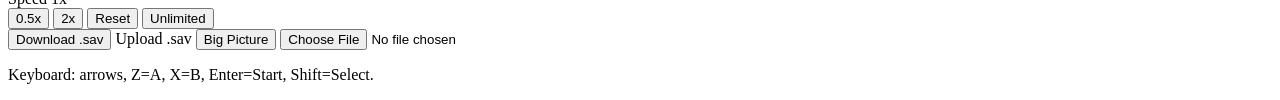
==== commit 0a421e28: "Deploy MayaWorld WebAssembly" ====
--- a/index.html
+++ b/index.html
@@ -1,258 +1,73 @@
-<!DOCTYPE html>
+<!doctype html>
 <html lang="en">
 <head>
-  <meta charset="UTF-8">
-  <meta name="viewport" content="width=device-width, initial-scale=1.0, maximum-scale=1.0, user-scalable=no">
-  <title>Mayaworld 2D</title>
-  <meta name="theme-color" content="#0d2b1e">
-  <link rel="stylesheet" href="css/styles.css">
-  <link href="https://fonts.googleapis.com/css2?family=Cormorant+Garamond:wght@300;400;500;600&family=Outfit:wght@300;400;500;600;800&family=Press+Start+2P&display=swap" rel="stylesheet">
+  <meta charset="utf-8" />
+  <meta name="viewport" content="width=device-width, initial-scale=1" />
+  <title>pokeemerald-wasm</title>
+  <link rel="stylesheet" href="/web/style.css" />
+  <!-- Google tag (gtag.js) -->
+  <script async src="https://www.googletagmanager.com/gtag/js?id=G-25RQ7HFHXS"></script>
+  <script>
+    window.dataLayer = window.dataLayer || [];
+    function gtag(){dataLayer.push(arguments);}
+    gtag('js', new Date());
+
+    gtag('config', 'G-25RQ7HFHXS');
+  </script>
 </head>
 <body>
-
-  <main>
-
-    <!-- HEADER -->
-    <header>
-      <div class="header-title">MAYAWORLD 2D</div>
-      <div class="header-spacer"></div>
-      <div class="header-controls">
-        <button class="nav-action-btn" id="upload-sav-btn" title="Upload Save">
-          <svg viewBox="0 0 24 24"><path d="M9 16h6v-6h4l-7-7-7 7h4v6zm-4 2h12v2H5v-2z"/></svg>
-          <span class="btn-label">Load</span>
-        </button>
-        <button class="nav-action-btn" id="download-sav-btn" title="Download Save">
-          <svg viewBox="0 0 24 24"><path d="M19 9h-4V3H9v6H5l7 7 7-7zM5 18v2h14v-2H5z"/></svg>
-          <span class="btn-label">Save</span>
-        </button>
-        <input type="file" id="sav-file-input" accept=".sav" class="hidden">
-      </div>
+  <main class="shell" aria-label="pokeemerald-wasm emulator">
+    <header class="masthead">
+      <h1>pokeemerald-wasm</h1>
+      <a class="github-link" href="https://github.com/tripplyons/pokeemerald-wasm" target="_blank" rel="noreferrer" aria-label="Open pokeemerald-wasm on GitHub">
+        <svg viewBox="0 0 24 24" aria-hidden="true">
+          <path d="M12 .5a12 12 0 0 0-3.8 23.4c.6.1.8-.3.8-.6v-2.2c-3.3.7-4-1.4-4-1.4-.5-1.4-1.3-1.8-1.3-1.8-1.1-.8.1-.8.1-.8 1.2.1 1.9 1.3 1.9 1.3 1.1 1.9 2.9 1.3 3.6 1 .1-.8.4-1.3.8-1.6-2.7-.3-5.5-1.3-5.5-5.9 0-1.3.5-2.4 1.3-3.2-.1-.3-.5-1.6.1-3.2 0 0 1-.3 3.3 1.2a11.4 11.4 0 0 1 6 0C17.6 4.7 18.6 5 18.6 5c.6 1.6.2 2.9.1 3.2.8.8 1.3 1.9 1.3 3.2 0 4.6-2.8 5.6-5.5 5.9.5.4.9 1.1.9 2.2v3.3c0 .3.2.7.8.6A12 12 0 0 0 12 .5Z" />
+        </svg>
+        <span>tripplyons</span>
+      </a>
     </header>
 
-    <!-- GAMEPLAY COCKPIT -->
-    <div class="gameplay-cockpit">
+    <section class="display-panel" aria-label="Game display">
+      <canvas id="screen" width="240" height="160" aria-label="Game screen"></canvas>
+    </section>
 
-      <!-- D-PAD (Left) -->
-      <div class="dpad-panel">
-        <button class="arcade-btn kp-up" id="btn-up" data-key="ArrowUp">↑</button>
-        <button class="arcade-btn kp-left" id="btn-left" data-key="ArrowLeft">←</button>
-        <div class="kp-space"></div>
-        <button class="arcade-btn kp-right" id="btn-right" data-key="ArrowRight">→</button>
-        <button class="arcade-btn kp-down" id="btn-down" data-key="ArrowDown">↓</button>
+    <div class="status" id="status">loading wasm…</div>
+
+    <section class="controls" aria-label="Controls">
+      <div class="dpad" aria-label="Directional pad">
+        <button data-key="up" aria-label="Up">↑</button>
+        <button data-key="left" aria-label="Left">←</button>
+        <button data-key="right" aria-label="Right">→</button>
+        <button data-key="down" aria-label="Down">↓</button>
       </div>
 
-      <!-- CENTER STAGE -->
-      <div class="center-stage">
-        <div class="game-viewport" id="emu-screen-container">
-          <canvas id="game-screen" width="960" height="640"></canvas>
+      <div class="face" aria-label="Action buttons">
+        <button data-key="b">B</button>
+        <button data-key="a">A</button>
+        <button data-key="select">SELECT</button>
+        <button data-key="start">START</button>
+      </div>
 
-          <!-- HUD -->
-          <div id="game-hud" class="hidden">
-            <div id="hud-breath-bar">
-              <span id="hud-breath-fill" style="width:100%"></span>
-              <span id="hud-breath-text">260/260</span>
-            </div>
-            <div id="hud-age">Age: <span id="hud-age-value">0</span></div>
-            <div id="hud-karma">
-              <span id="hud-karma-light">☀ <span id="hud-karma-light-val">0</span></span>
-              <span id="hud-karma-shadow">☽ <span id="hud-karma-shadow-val">0</span></span>
-            </div>
-            <div id="hud-act">Act <span id="hud-act-value">I</span></div>
-            <div id="hud-objective">
-              <span id="hud-objective-icon">◈</span>
-              <span id="hud-objective-text">Explore Suryanagar.</span>
-            </div>
-          </div>
-
-          <!-- Tint Filter -->
-          <div id="screen-tint" class="day-tint"></div>
-
-          <!-- Location Card -->
-          <div id="location-card" class="hidden">
-            <img id="location-img" src="assets/images/suryanagar_village.png" alt="Location">
-            <div id="location-info">
-              <div id="location-title">Suryanagar Village</div>
-              <div id="location-desc">The peaceful south village.</div>
-            </div>
-          </div>
-
-          <!-- Dialogue Box -->
-          <div id="dialogue-box" class="hidden">
-            <div id="dialogue-speaker">Bhrigu</div>
-            <div id="dialogue-text">Welcome, Seeker. Breathe. Find stillness.</div>
-            <div class="dialogue-arrow">▼</div>
-          </div>
-
-          <!-- Vritti Overlay -->
-          <div id="vritti-overlay" class="hidden">
-            <div id="vritti-text">"Are you sure this life has been enough?"</div>
-            <div id="vritti-instruction">Observe in silence (5s) or Dismiss (Z)</div>
-          </div>
-
-          <!-- Dreaming Void -->
-          <div id="dreaming-overlay" class="hidden">
-            <div class="dreaming-title">THE COSMIC VOID</div>
-            <div class="dreaming-subtitle">Select a Sage's voice to carry into your next life</div>
-            <div id="echoes-list"></div>
-            <button id="mauna-rebirth-btn">Sit in Silence (Unlock Mauna)</button>
-          </div>
-
-          <!-- Seeker's Journal -->
-          <div id="journal-overlay" class="hidden">
-            <div class="journal-header">
-              <div class="journal-title">Seeker's Journal</div>
-              <button class="close-journal-btn" id="close-journal-btn">✕</button>
-            </div>
-            <div class="journal-tabs">
-              <button class="tab-btn active" data-tab="status-tab">Status</button>
-              <button class="tab-btn" data-tab="vidyas-tab">Vidyas</button>
-              <button class="tab-btn" data-tab="dreams-tab">Dreams</button>
-              <button class="tab-btn" data-tab="lineage-tab">Lineage</button>
-            </div>
-            <div class="journal-content">
-              <div id="status-tab" class="tab-pane active">
-                <div class="status-grid">
-                  <div><strong>Name:</strong> <span id="stat-name">Samat-Seeker</span></div>
-                  <div><strong>Age:</strong> <span id="stat-age">0</span></div>
-                  <div><strong>Epoch:</strong> <span id="stat-epoch">Age of First Fire</span></div>
-                  <div><strong>Life Breath:</strong> <span id="stat-breath">260/260</span></div>
-                  <div><strong>Light Karma:</strong> <span id="stat-karma-light">0</span></div>
-                  <div><strong>Shadow Karma:</strong> <span id="stat-karma-shadow">0</span></div>
-                  <div><strong>Curiosity:</strong> <span id="stat-curiosity">None</span></div>
-                  <div><strong>Active Profession:</strong> <span id="stat-profession">None</span></div>
-                </div>
-                <div class="journal-section">
-                  <h3>Active Vidyas</h3>
-                  <div id="status-vidyas-list" class="mini-list"></div>
-                </div>
-              </div>
-              <div id="vidyas-tab" class="tab-pane">
-                <p class="tab-help">Discovery comes through practice, not menus. Unlocked Vidyas:</p>
-                <div id="vidyas-grid"></div>
-              </div>
-              <div id="dreams-tab" class="tab-pane">
-                <h3>Collected Dream Fragments</h3>
-                <p class="tab-help">Memory fragments found by sleeping in special places or bonding with Sages.</p>
-                <div id="dreams-list"></div>
-              </div>
-              <div id="lineage-tab" class="tab-pane">
-                <h3>Lineage Web</h3>
-                <p class="tab-help">Your spiritual lineage across the epochs.</p>
-                <div id="lineage-web-container">
-                  <svg id="lineage-svg" viewBox="0 0 400 200"></svg>
-                </div>
-              </div>
-            </div>
-          </div>
-
-          <!-- Cinematic Letterbox Bars -->
-          <div class="cin-letterbox-top" id="cin-letterbox-top"></div>
-          <div class="cin-letterbox-bot" id="cin-letterbox-bot"></div>
-
-          <!-- Cinematic Overlay (acts 0-4 text panels) -->
-          <div id="cinematic-overlay" class="hidden">
-            <!-- Act 0: Void / Title build -->
-            <div class="cin-act" id="cin-act-0">
-              <div class="cin-epigraph">AN ANCIENT CHRONICLES PRESENTATION</div>
-            </div>
-            <!-- Act 1: Creation -->
-            <div class="cin-act" id="cin-act-1">
-              <div class="cin-narration">In the age before memory…</div>
-              <div class="cin-subnote">an island rose at the navel of the sea.</div>
-            </div>
-            <!-- Act 2: Sages -->
-            <div class="cin-act" id="cin-act-2">
-              <div class="cin-narration">Nine Sages held the law of <span class="cin-gold">Ṛta</span></div>
-              <div class="cin-subnote">— balance, truth, and the eternal flame of duty.</div>
-            </div>
-            <!-- Act 3: Fall -->
-            <div class="cin-act" id="cin-act-3">
-              <div class="cin-narration cin-red">Then the Tenth Sage fell.</div>
-              <div class="cin-subnote cin-red-sub">Tamas embraced the void. He became <strong>Mayasur</strong>.</div>
-            </div>
-            <!-- Act 4: Player -->
-            <div class="cin-act" id="cin-act-4">
-              <div class="cin-narration">You are <span class="cin-teal">Samat</span>.</div>
-              <div class="cin-subnote">Born once more into the cycle. Seek. Remember. Balance.</div>
-            </div>
-            <!-- Skip hint -->
-            <button id="cin-skip-btn">SKIP  ▶</button>
-          </div>
-
-          <!-- Intro Overlay (title screen — shown after cinematic) -->
-          <div id="intro-overlay" class="hidden">
-            <div class="intro-glass">
-              <div class="intro-header">
-                <span class="intro-badge">ANCIENT CHRONICLES</span>
-                <h2 class="intro-title">MAYAWORLD</h2>
-                <div class="intro-subtitle">SEEKER'S REBIRTH</div>
-              </div>
-              <div class="intro-scroll-container">
-                <div class="intro-scroll-text">
-                  <p class="intro-p">Since time immemorial, the island of Mayaworld remained in perfect harmony under the eternal law of <strong>Rta</strong>, guided by the wisdom of the Nine Sages.</p>
-                  <p class="intro-p">But the Tenth Sage, <strong>Tamas</strong>, consumed by desire to conquer Rta, succumbed to the corruption of the ego. He became <strong>Mayasur</strong>, a demonic shadow lashing out against the light.</p>
-                  <p class="intro-p">As the cycle fractures, you are born as <strong>Samat</strong>, the Seeker. You must walk the overworld, master the sacred Vidyas, stoke the fires of Sadhana, and resolve the balance before your final breath fades.</p>
-                  <p class="intro-p">The cycles of Samsara await. Every rebirth carries your spiritual essence forward. Seek the Altar of Vows at the center of the world...</p>
-                </div>
-              </div>
-              <div class="intro-actions">
-                <button id="start-game-btn" class="intro-btn">BEGIN SADHANA</button>
-                <div class="intro-key-hint">Press START (ENTER) or click to begin</div>
-              </div>
-            </div>
-          </div>
-        </div>
-
-        <!-- SYSTEM ACTION BAR -->
-        <div class="system-action-bar hidden">
-          <div class="speed-inline">
-            <label for="speed-slider" class="speed-label">SPD</label>
-            <input type="range" id="speed-slider" min="0.5" max="3" step="0.1" value="1.0">
-            <span id="speed-display">1.0x</span>
-          </div>
-          <button class="sys-pill-btn" id="btn-select">SELECT</button>
-          <button class="sys-pill-btn" id="btn-start">START</button>
+      <div class="speed-control" aria-label="Speed controls">
+        <div class="speed-heading">Speed <output id="speed-value">1x</output></div>
+        <div class="speed-buttons">
+          <button type="button" data-speed="0.5">0.5x</button>
+          <button type="button" data-speed="2">2x</button>
+          <button type="button" data-speed="1">Reset</button>
+          <button type="button" data-speed="unlimited">Unlimited</button>
         </div>
       </div>
 
-      <!-- ACTION BUTTONS (Right) -->
-      <div class="action-pedal-pod">
-        <button class="arcade-btn round-button btn-b" id="btn-b" data-key="KeyX">B</button>
-        <button class="arcade-btn round-button btn-a" id="btn-a" data-key="KeyZ">A</button>
+      <div class="utility-controls" aria-label="Save and display controls">
+        <button id="download-save" type="button">Download .sav</button>
+        <label class="upload-save" for="upload-save">Upload .sav</label>
+        <button id="fullscreen" type="button">Big Picture</button>
+        <input id="upload-save" type="file" accept=".sav,.srm,application/octet-stream" />
       </div>
+    </section>
 
-    </div>
-
-    <!-- SETTINGS MODAL -->
-    <div id="settings-overlay" class="hidden">
-      <div class="settings-content-card">
-        <div class="settings-header-title">Diagnostic Monitor</div>
-        <div class="settings-item-row">
-          <label>Performance Frame Rate</label>
-          <div class="badge-fps-monitor"><span id="fps-display">60</span> FPS</div>
-        </div>
-        <div class="settings-item-row">
-          <label>Tick Processing Regulator</label>
-          <div class="slider-wrapper-layout">
-            <input type="range" class="range-slider-core" min="0.5" max="3" step="0.1" value="1.0" id="speed-slider-modal">
-            <span class="slider-value-label" id="speed-display-modal">1.0x</span>
-          </div>
-        </div>
-        <div class="settings-item-row">
-          <label>Power Status</label>
-          <span id="power-led" class="power-led"></span>
-        </div>
-        <button class="modal-dismiss-btn" id="settings-close-trigger">Close</button>
-      </div>
-    </div>
-
+    <p class="keys">Keyboard: arrows, Z=A, X=B, Enter=Start, Shift=Select.</p>
   </main>
-
-  <!-- Audio -->
-  <div class="hidden">
-    <audio id="sfx-beep" src="[data-uri]"></audio>
-  </div>
-
-  <script type="module" src="js/engine/game.js"></script>
+  <script type="module" src="/web/app.js"></script>
 </body>
 </html>
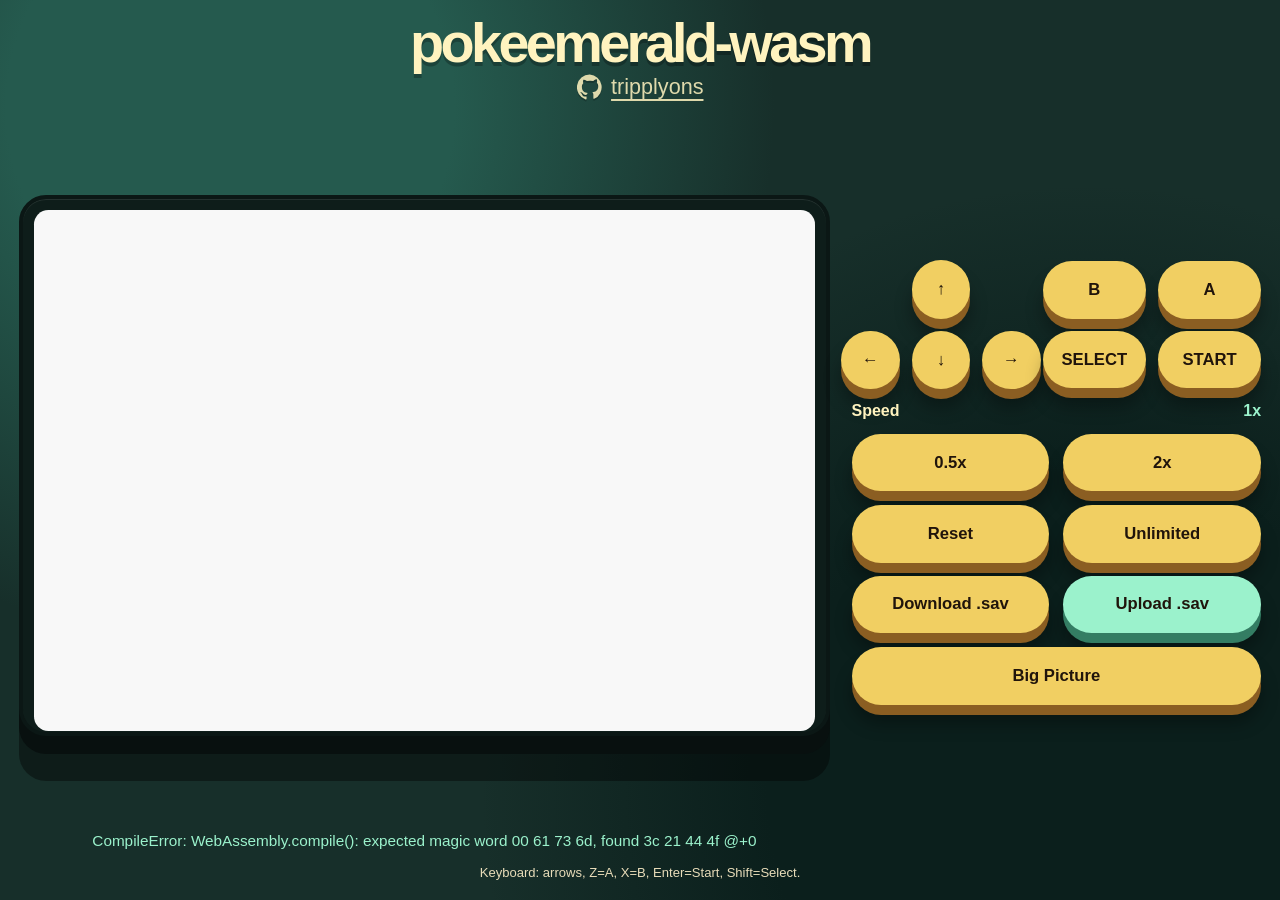
==== commit 3879418e: "fix: use relative asset paths so build works under any Pages base path - index.html: /web/style.css," ====
--- a/index.html
+++ b/index.html
@@ -4,7 +4,7 @@
   <meta charset="utf-8" />
   <meta name="viewport" content="width=device-width, initial-scale=1" />
   <title>pokeemerald-wasm</title>
-  <link rel="stylesheet" href="/web/style.css" />
+  <link rel="stylesheet" href="./style.css" />
   <!-- Google tag (gtag.js) -->
   <script async src="https://www.googletagmanager.com/gtag/js?id=G-25RQ7HFHXS"></script>
   <script>
@@ -68,6 +68,6 @@
 
     <p class="keys">Keyboard: arrows, Z=A, X=B, Enter=Start, Shift=Select.</p>
   </main>
-  <script type="module" src="/web/app.js"></script>
+  <script type="module" src="./app.js"></script>
 </body>
 </html>
--- a/style.css
+++ b/style.css
@@ -0,0 +1,463 @@
+:root {
+  --bg: #172f2a;
+  --panel: #0e1d1a;
+  --panel-edge: #0b1715;
+  --shadow: #08100f;
+  --cream: #fff3bf;
+  --text: #f8f0d2;
+  --muted: #e8dcb9;
+  --mint: #9bf2cc;
+  --mint-shadow: #347d63;
+  --gold: #f1cf62;
+  --gold-shadow: #8b5e22;
+  --ink: #20140b;
+  color: var(--text);
+  background: var(--bg);
+  font-family: Avenir Next, Trebuchet MS, Verdana, sans-serif;
+  font-synthesis: none;
+}
+
+* {
+  box-sizing: border-box;
+}
+
+html,
+body {
+  min-height: 100%;
+}
+
+body {
+  min-height: 100dvh;
+  margin: 0;
+  display: grid;
+  place-items: center;
+  overflow: auto;
+  background:
+    radial-gradient(circle at 18% 12%, #255a4e 0 14rem, transparent 34rem),
+    radial-gradient(circle at 85% 88%, #0b1f1c 0 20rem, transparent 38rem),
+    var(--bg);
+}
+
+.shell {
+  width: min(100vw, 760px);
+  max-width: 100vw;
+  min-height: 100dvh;
+  padding: max(14px, env(safe-area-inset-top)) max(12px, env(safe-area-inset-right)) max(14px, env(safe-area-inset-bottom)) max(12px, env(safe-area-inset-left));
+  display: grid;
+  grid-template-areas:
+    "masthead"
+    "display"
+    "status"
+    "controls"
+    "keys";
+  grid-template-rows: auto auto auto auto auto;
+  gap: clamp(10px, 2.4vw, 18px);
+  align-content: center;
+  justify-items: stretch;
+  overflow-x: clip;
+}
+
+.shell:fullscreen {
+  width: 100vw;
+  height: 100vh;
+  min-height: 0;
+  max-width: none;
+  background: var(--bg);
+}
+
+.shell > *,
+.masthead > * {
+  min-width: 0;
+}
+
+.masthead {
+  grid-area: masthead;
+  display: grid;
+  justify-items: center;
+  gap: clamp(4px, .8vmin, 9px);
+}
+
+.github-link {
+  display: inline-flex;
+  align-items: center;
+  gap: .42em;
+  color: var(--cream);
+  font-size: clamp(15px, 3vw, 24px);
+  font-weight: 500;
+  line-height: 1;
+  text-decoration: underline;
+  text-decoration-thickness: .11em;
+  text-underline-offset: .22em;
+  opacity: .86;
+  transition: opacity 120ms ease, transform 120ms ease;
+}
+
+.github-link:hover,
+.github-link:focus-visible {
+  opacity: 1;
+  transform: translateY(-1px);
+}
+
+.github-link svg {
+  width: 1.18em;
+  height: 1.18em;
+  display: block;
+  fill: currentColor;
+  filter: drop-shadow(0 .12em 0 #00000040);
+}
+
+h1 {
+  width: 100%;
+  max-width: 100%;
+  margin: 0;
+  color: var(--cream);
+  font-size: clamp(24px, 7.4vw, 46px);
+  line-height: .86;
+  letter-spacing: -.065em;
+  text-align: center;
+  text-shadow: 0 .08em 0 #00000040;
+  overflow-wrap: anywhere;
+  word-break: break-word;
+}
+
+.display-panel {
+  grid-area: display;
+  width: min(100%, 62dvh);
+  min-height: 0;
+  aspect-ratio: 3 / 2;
+  padding: clamp(6px, 1.2vmin, 14px);
+  justify-self: center;
+  display: grid;
+  place-items: center;
+  border: clamp(2px, .55vmin, 6px) solid var(--panel-edge);
+  border-radius: clamp(14px, 3vmin, 32px);
+  background: var(--panel);
+  box-shadow:
+    0 clamp(8px, 2vmin, 22px) 0 var(--shadow),
+    0 clamp(16px, 5vmin, 52px) #00000066,
+    inset 0 1px 0 #ffffff18;
+}
+
+#screen {
+  width: 100%;
+  max-width: 100%;
+  height: auto;
+  max-height: 100%;
+  aspect-ratio: 3 / 2;
+  display: block;
+  object-fit: contain;
+  image-rendering: pixelated;
+  border-radius: clamp(8px, 1.6vmin, 18px);
+  background: #f8f8f8;
+}
+
+.status {
+  grid-area: status;
+  min-height: 1.25em;
+  -webkit-user-select: none;
+  user-select: none;
+  -webkit-touch-callout: none;
+  color: var(--mint);
+  font-size: clamp(12px, 3.2vw, 18px);
+  font-weight: 400;
+  line-height: 1.2;
+  text-align: center;
+  font-variant-numeric: tabular-nums;
+  white-space: normal;
+  overflow-wrap: anywhere;
+}
+
+.controls {
+  grid-area: controls;
+  width: 100%;
+  min-height: 0;
+  display: grid;
+  grid-template-columns: minmax(0, .9fr) minmax(0, 1.1fr);
+  gap: clamp(10px, 2.5vw, 18px);
+  align-items: center;
+}
+
+.dpad,
+.face {
+  min-width: 0;
+  display: grid;
+  gap: clamp(6px, 1.7vw, 12px);
+}
+
+.dpad {
+  justify-self: center;
+  grid-template-columns: repeat(3, clamp(34px, 10vw, 54px));
+  grid-template-rows: repeat(2, clamp(34px, 10vw, 54px));
+}
+
+.dpad [data-key='up'] { grid-column: 2; }
+.dpad [data-key='left'] { grid-column: 1; grid-row: 2; }
+.dpad [data-key='right'] { grid-column: 3; grid-row: 2; }
+.dpad [data-key='down'] { grid-column: 2; grid-row: 2; }
+
+.face {
+  grid-template-columns: repeat(2, minmax(0, 1fr));
+}
+
+button,
+.upload-save {
+  min-width: 0;
+  min-height: clamp(36px, 9.5vw, 54px);
+  -webkit-user-select: none;
+  user-select: none;
+  -webkit-touch-callout: none;
+  border: 0;
+  border-radius: 999px;
+  color: var(--ink);
+  background: var(--gold);
+  font: inherit;
+  font-size: clamp(12px, 3.6vw, 17px);
+  font-weight: 950;
+  box-shadow:
+    0 clamp(5px, 1.1vmin, 10px) 0 var(--gold-shadow),
+    0 clamp(9px, 2vmin, 18px) clamp(8px, 2vmin, 24px) #00000055;
+  cursor: pointer;
+  touch-action: none;
+}
+
+button:active,
+button.pressed,
+.upload-save:active {
+  transform: translateY(clamp(4px, .9vmin, 8px));
+  box-shadow:
+    0 clamp(1px, .35vmin, 3px) 0 var(--gold-shadow),
+    0 clamp(4px, 1vmin, 10px) clamp(6px, 1.5vmin, 18px) #00000055;
+}
+
+button.active {
+  color: #062018;
+  background: var(--mint);
+  box-shadow:
+    0 clamp(5px, 1.1vmin, 10px) 0 var(--mint-shadow),
+    0 0 0 clamp(2px, .45vmin, 5px) var(--cream),
+    0 clamp(9px, 2vmin, 18px) clamp(8px, 2vmin, 24px) #00000055;
+}
+
+.speed-control,
+.utility-controls {
+  grid-column: 1 / -1;
+  -webkit-user-select: none;
+  user-select: none;
+  -webkit-touch-callout: none;
+  display: grid;
+  min-width: 0;
+  gap: clamp(8px, 1.8vw, 14px);
+}
+
+.speed-heading {
+  display: flex;
+  justify-content: space-between;
+  gap: 16px;
+  color: var(--cream);
+  font-size: clamp(14px, 4vw, 18px);
+  font-weight: 900;
+}
+
+#speed-value {
+  color: var(--mint);
+  font-variant-numeric: tabular-nums;
+}
+
+.speed-buttons,
+.utility-controls {
+  grid-template-columns: repeat(2, minmax(0, 1fr));
+}
+
+.speed-buttons {
+  display: grid;
+  gap: clamp(7px, 1.7vw, 14px);
+}
+
+#fullscreen {
+  grid-column: 1 / -1;
+}
+
+.upload-save {
+  display: grid;
+  place-items: center;
+  background: var(--mint);
+  box-shadow:
+    0 clamp(5px, 1.1vmin, 10px) 0 var(--mint-shadow),
+    0 clamp(9px, 2vmin, 18px) clamp(8px, 2vmin, 24px) #00000055;
+}
+
+.upload-save:active {
+  box-shadow:
+    0 clamp(1px, .35vmin, 3px) 0 var(--mint-shadow),
+    0 clamp(4px, 1vmin, 10px) clamp(6px, 1.5vmin, 18px) #00000055;
+}
+
+#upload-save {
+  position: absolute;
+  width: 1px;
+  height: 1px;
+  overflow: hidden;
+  clip: rect(0 0 0 0);
+  clip-path: inset(50%);
+  white-space: nowrap;
+}
+
+.keys {
+  grid-area: keys;
+  margin: 0;
+  -webkit-user-select: none;
+  user-select: none;
+  -webkit-touch-callout: none;
+  color: var(--muted);
+  font-size: clamp(12px, 3.5vw, 15px);
+  line-height: 1.2;
+  text-align: center;
+}
+
+@media (max-width: 480px) {
+  .shell {
+    gap: 9px;
+    align-content: start;
+  }
+
+  .display-panel {
+    width: min(100%, 48dvh);
+  }
+
+  .controls {
+    gap: 8px;
+  }
+
+  .speed-control,
+  .utility-controls,
+  .speed-buttons {
+    gap: 7px;
+  }
+}
+
+@media (min-width: 560px) {
+  .utility-controls {
+    grid-template-columns: repeat(3, minmax(0, 1fr));
+  }
+
+  #fullscreen {
+    grid-column: auto;
+  }
+}
+
+@media (min-width: 900px) and (min-aspect-ratio: 6 / 5) {
+  body {
+    overflow: hidden;
+  }
+
+  .shell {
+    width: min(100vw, 1440px);
+    height: 100dvh;
+    min-height: 0;
+    padding: clamp(10px, 2.1vmin, 24px);
+    grid-template-areas:
+      "masthead masthead"
+      "display controls"
+      "status controls"
+      "keys keys";
+    grid-template-columns: minmax(0, 1fr) clamp(300px, 32vw, 430px);
+    grid-template-rows: auto minmax(0, 1fr) auto auto;
+    gap: clamp(8px, 1.6vmin, 18px) clamp(14px, 2.4vmin, 28px);
+    align-content: stretch;
+  }
+
+  h1 {
+    font-size: clamp(28px, 6.2vmin, 68px);
+  }
+
+  .github-link {
+    font-size: clamp(15px, 2.4vmin, 24px);
+  }
+
+  .display-panel {
+    width: 100%;
+    height: auto;
+    max-height: 100%;
+    align-self: center;
+  }
+
+  #screen {
+    width: 100%;
+    height: auto;
+  }
+
+  .controls {
+    align-self: center;
+    grid-template-columns: minmax(112px, .9fr) minmax(0, 1.1fr);
+    gap: clamp(8px, 1.4vmin, 16px);
+  }
+
+  .dpad {
+    grid-template-columns: repeat(3, clamp(38px, 6.5vmin, 62px));
+    grid-template-rows: repeat(2, clamp(38px, 6.5vmin, 62px));
+  }
+
+  button,
+  .upload-save {
+    min-height: clamp(36px, 6.4vmin, 58px);
+    font-size: clamp(12px, 1.85vmin, 17px);
+  }
+
+  .speed-heading {
+    font-size: clamp(12px, 1.85vmin, 16px);
+  }
+
+  .speed-buttons,
+  .utility-controls {
+    grid-template-columns: repeat(2, minmax(0, 1fr));
+  }
+
+  #fullscreen {
+    grid-column: 1 / -1;
+  }
+
+  .status {
+    font-size: clamp(11px, 1.7vmin, 16px);
+  }
+
+  .keys {
+    font-size: clamp(10px, 1.45vmin, 14px);
+  }
+}
+
+@media (max-width: 380px) {
+  .shell {
+    gap: 10px;
+  }
+
+  .github-link {
+    font-size: 16px;
+  }
+
+  h1 {
+    font-size: clamp(25px, 8.4vw, 34px);
+  }
+
+  .controls {
+    grid-template-columns: minmax(98px, .8fr) minmax(0, 1.2fr);
+    gap: 10px 8px;
+  }
+
+  .dpad {
+    grid-template-columns: repeat(3, clamp(32px, 10.5vw, 40px));
+    grid-template-rows: repeat(2, clamp(32px, 10.5vw, 40px));
+    gap: 6px;
+  }
+
+  button,
+  .upload-save {
+    min-height: 38px;
+    font-size: 12px;
+  }
+
+  .speed-heading,
+  .status,
+  .keys {
+    font-size: 12px;
+  }
+}
